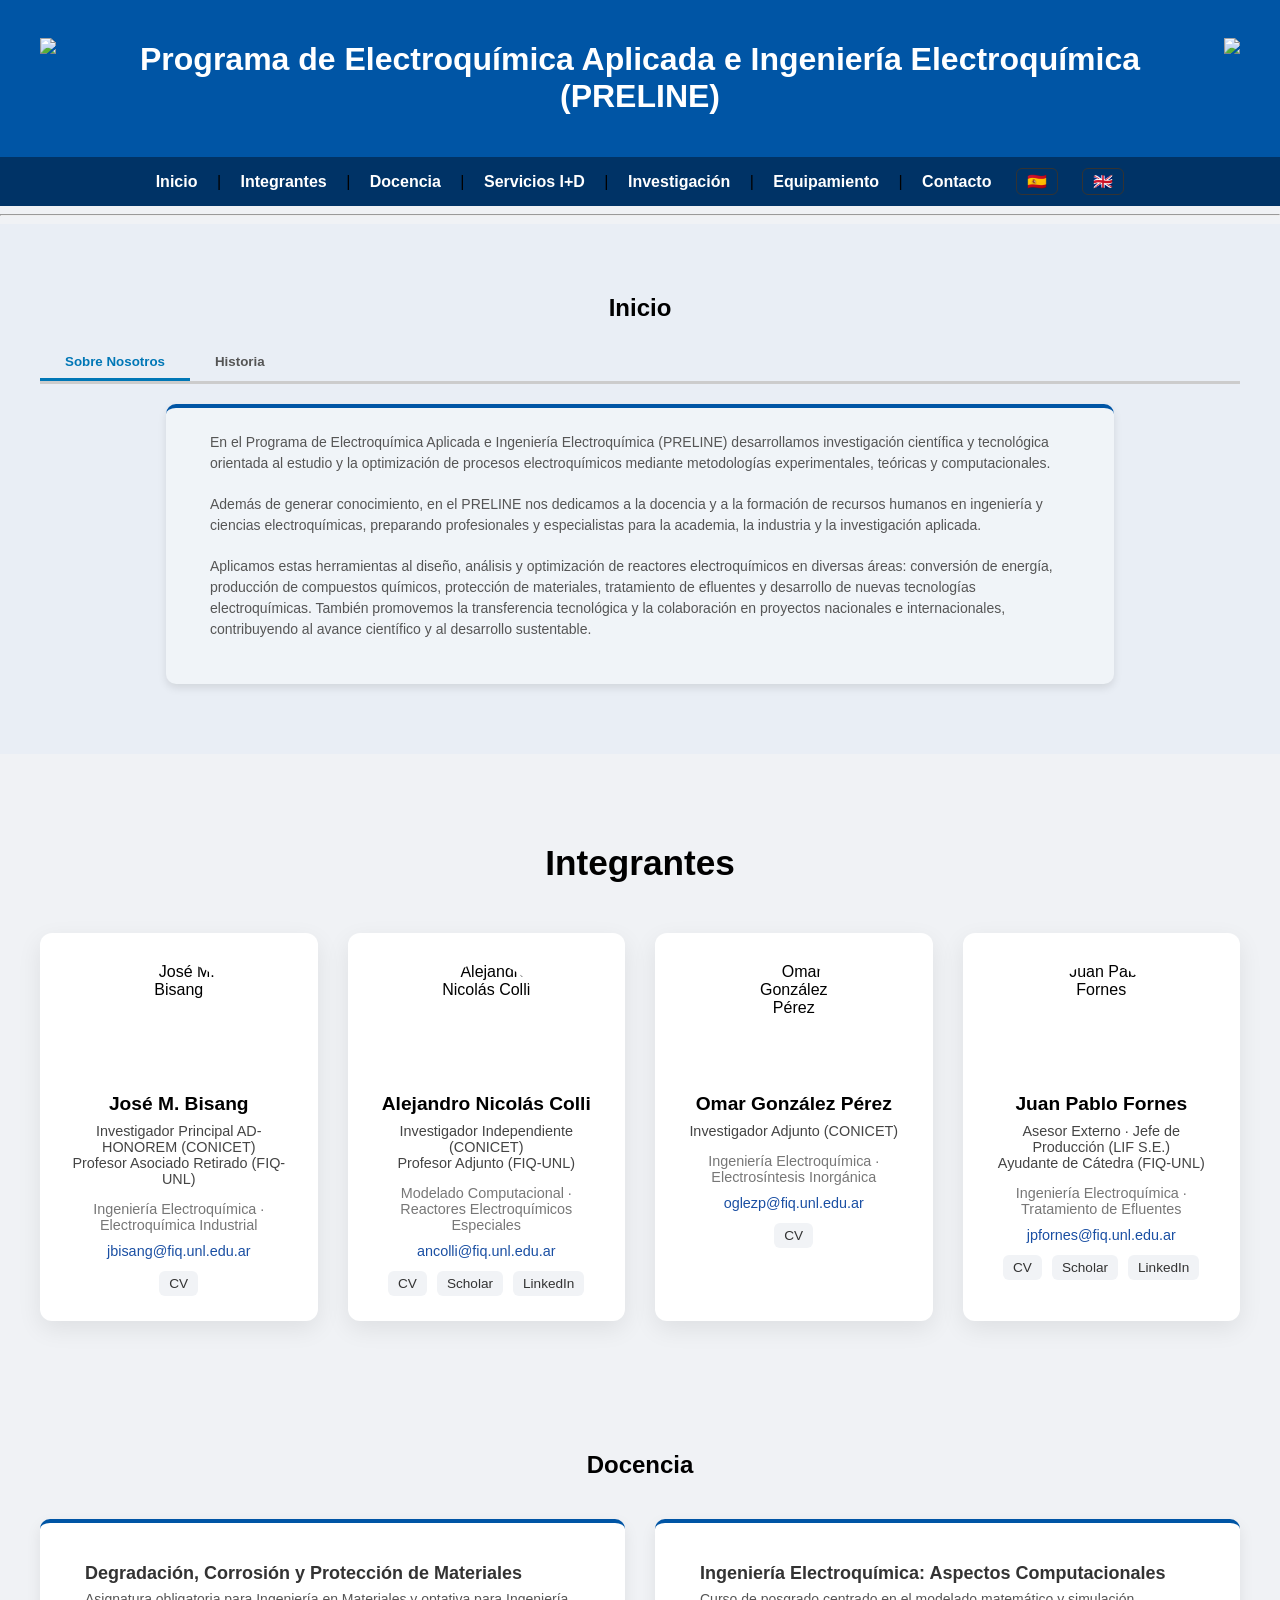
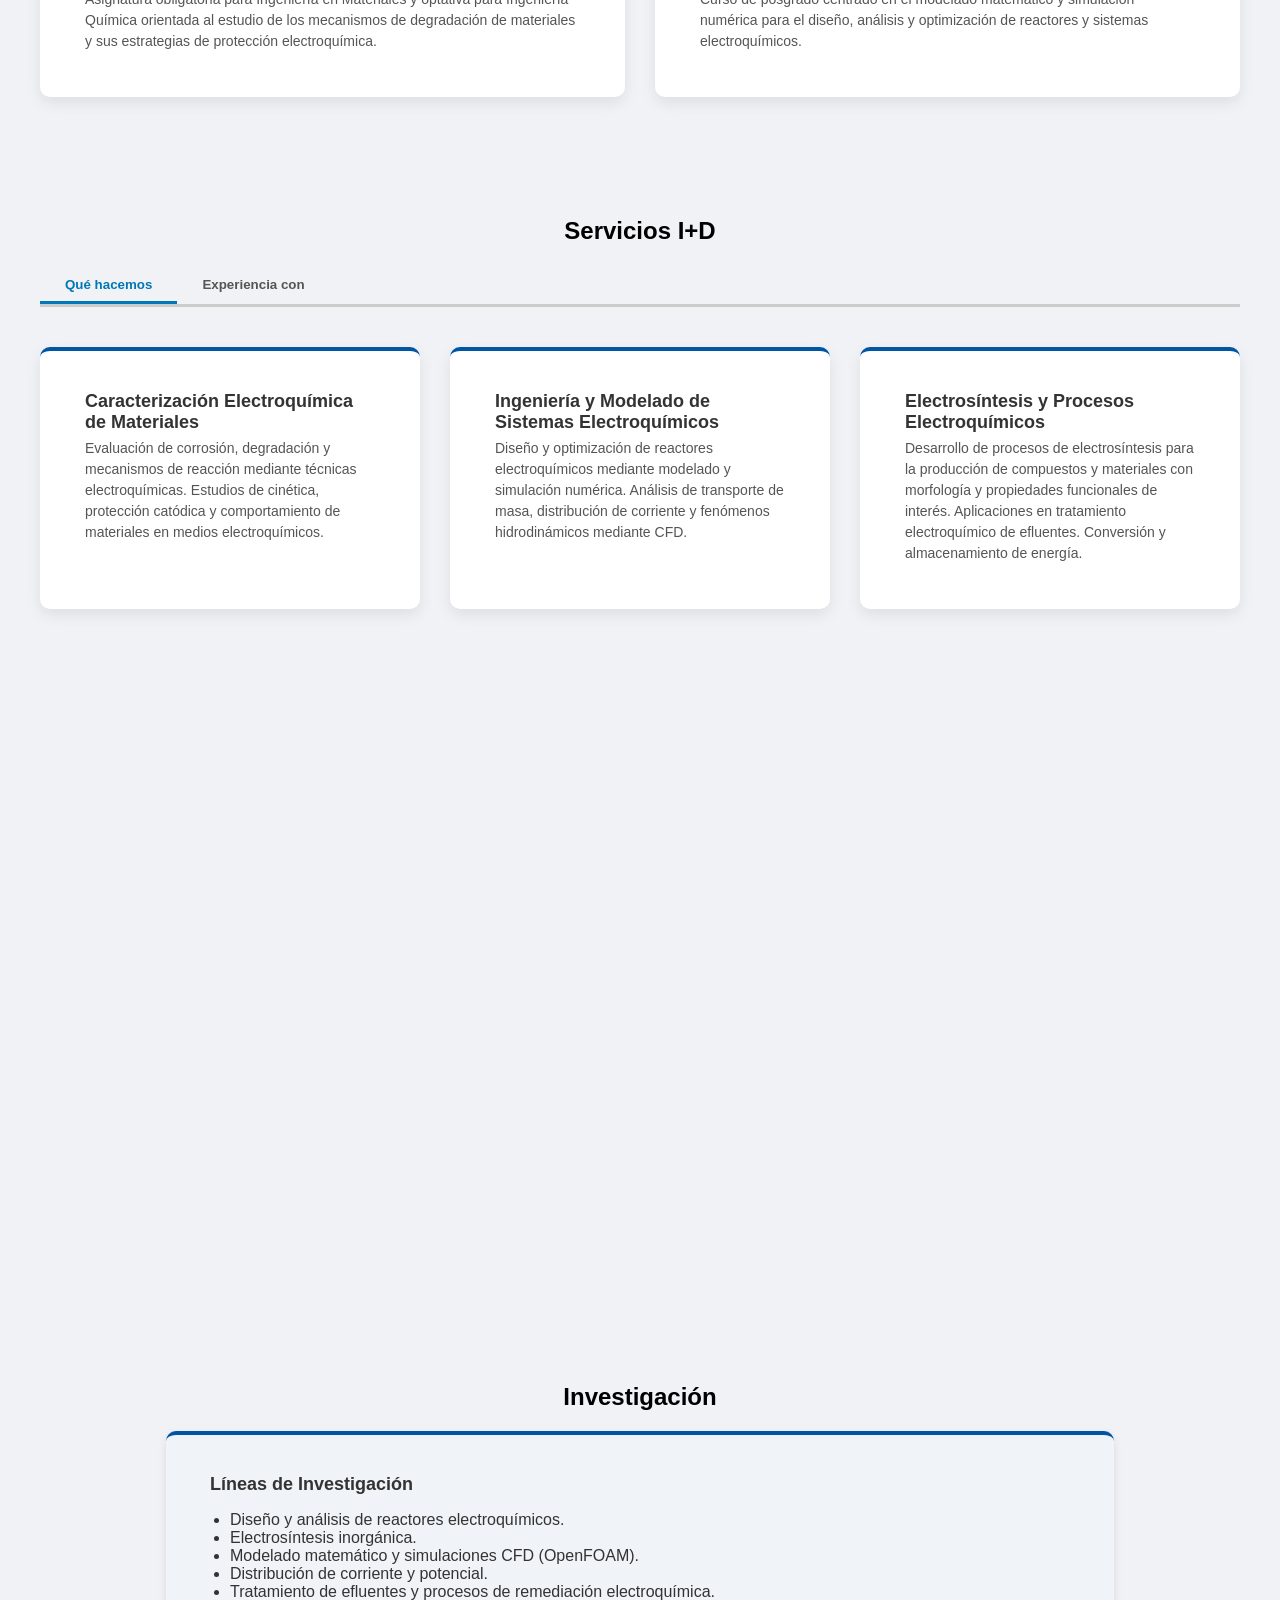
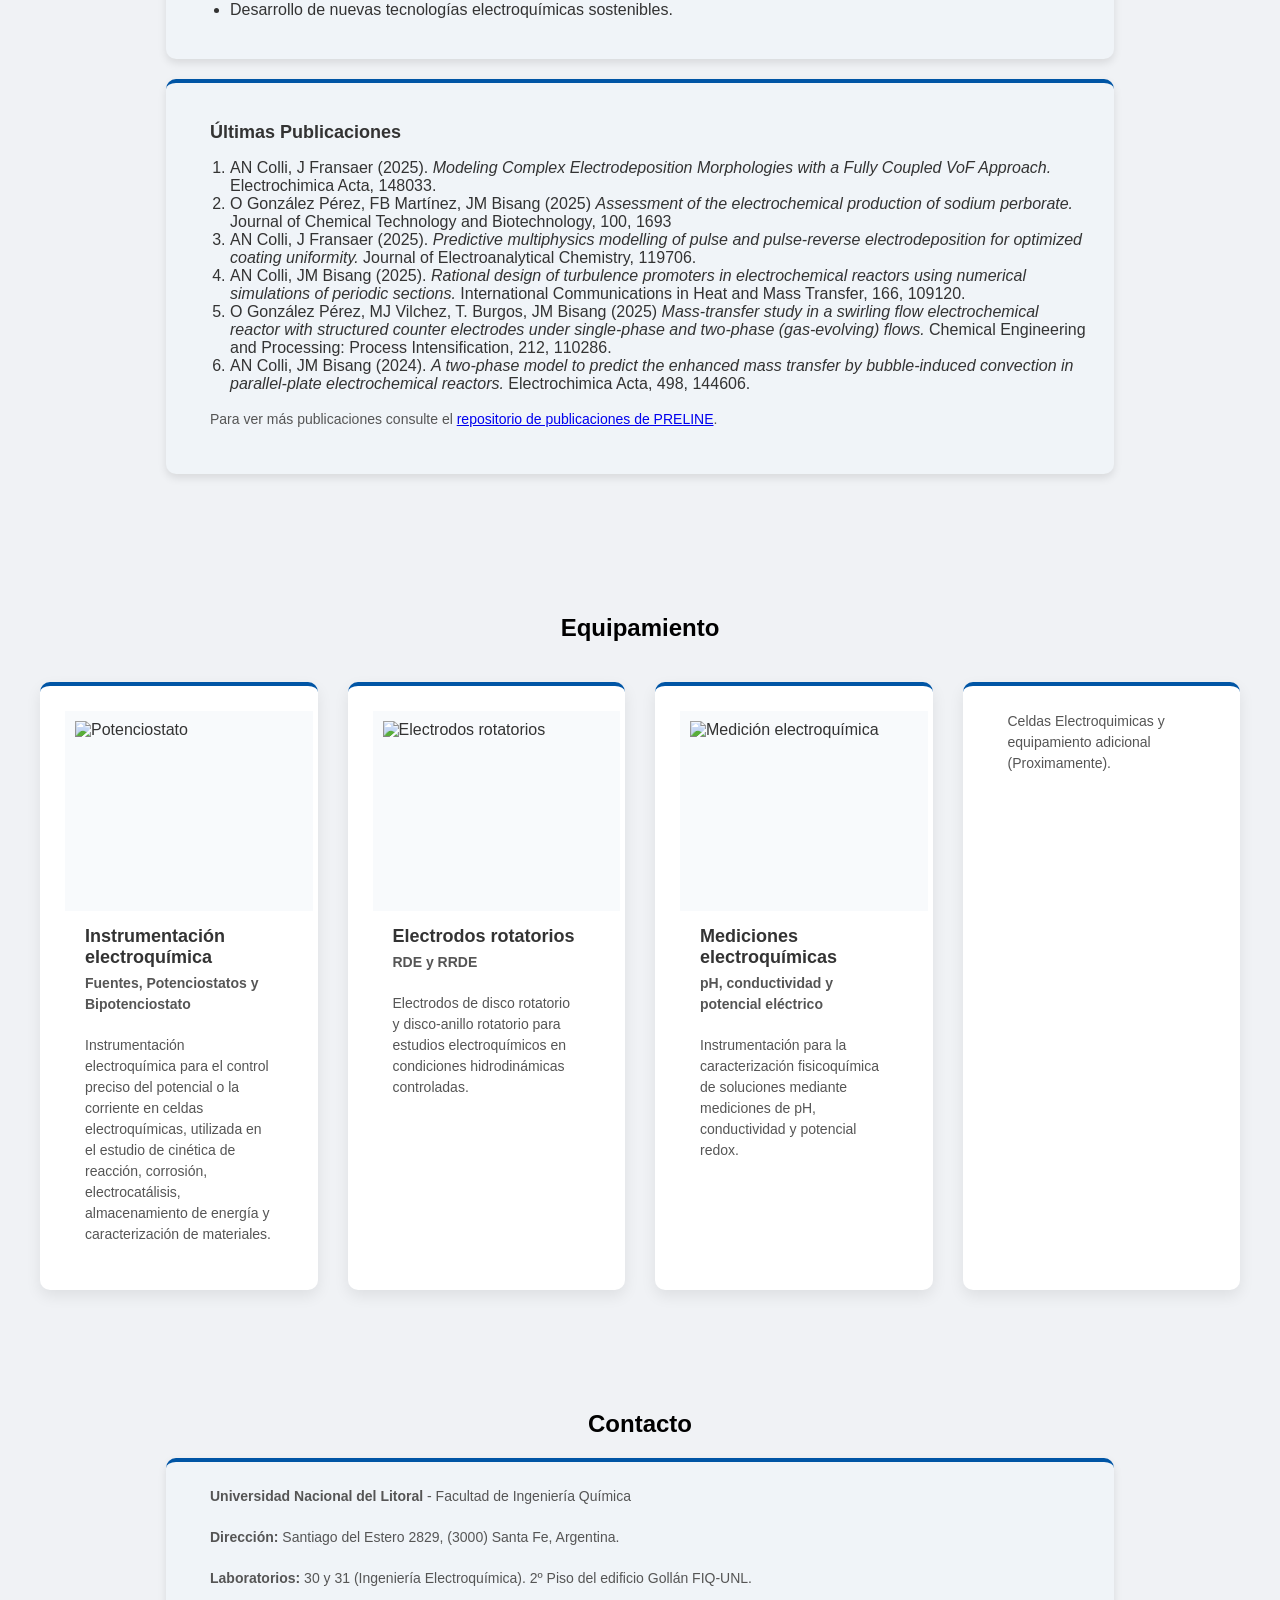
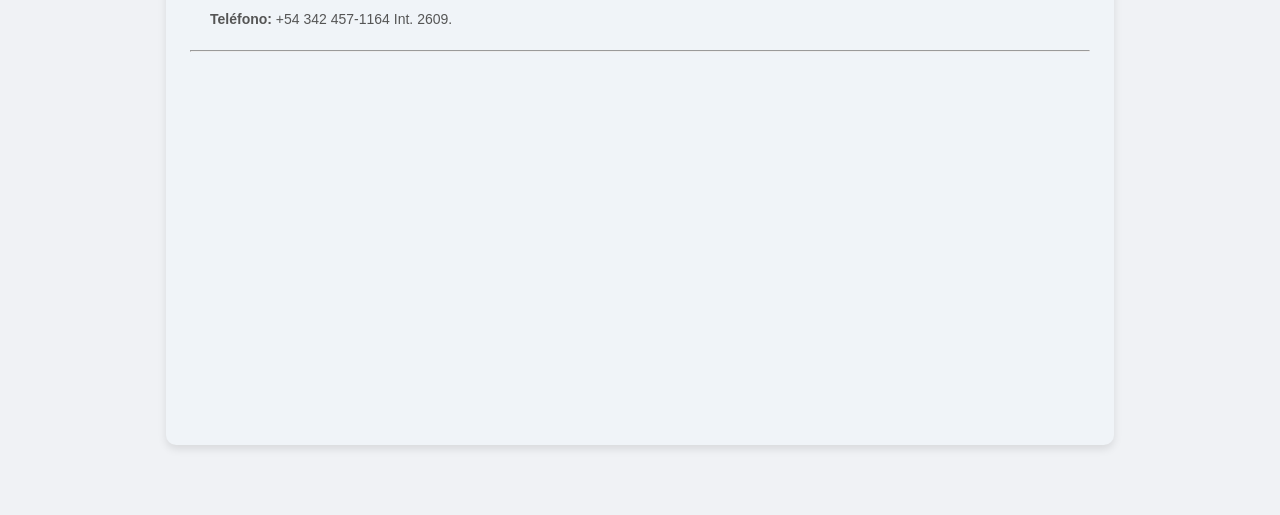
==== index.html @ 8657a183 "Experiencia" ====
<!DOCTYPE html>
<html>
<head>
<meta charset="UTF-8">
<meta name="description" content="Preline es un programa de electroquímica aplicada e ingeniería electroquímica de la facultad de Ingeniería Química de la Universidad Nacional del Litoral donde se hace investigacion, se dictan cursos de grado y posgrado y se forman recuros humanos.">
<title>Programa de Electroquímica Aplicada e Ingeniería Electroquímica (PRELINE)</title>
<link rel="stylesheet" href="style.css">
</head>

<body>

<header class="hero">
  <img src="files/logoFIQ.png" class="logo-left">
  <div class="hero-text">
    <h1>Programa de Electroquímica Aplicada e Ingeniería Electroquímica (PRELINE)</h1>
<!--    <p>Facultad de Ingeniería Química (FIQ) - Universidad Nacional del Litoral (UNL)</p>  -->
  </div>
  <img src="files/logoUNL.png" class="logo-right">
</header>

<nav>
<a href="#inicio">Inicio</a> |
<a href="#integrantes">Integrantes</a> |
<a href="#docencia">Docencia</a> |
<a href="#servicios">Servicios I+D</a> |
<a href="#investigacion">Investigación</a> |
<a href="#equipamiento">Equipamiento</a> |

<a href="#contacto">Contacto</a>
<span class="lang-switch">
<a href="index.html">🇪🇸</a>
<a href="index-en.html">🇬🇧</a>
</span>
</nav>

<hr>

<section id="inicio">
  <h2>Inicio</h2>

  <!-- Pestañas -->
  <div class="tabs">
    <button class="tab-button active" data-tab="sobre-nosotros">Sobre Nosotros</button>
    <button class="tab-button" data-tab="historia-tab">Historia</button>
    <div class="tab-indicator"></div> <!-- indicador animado -->
  </div>

  <!-- Contenido de las pestañas -->
  <div class="tab-content active" id="sobre-nosotros">
    <div class="card large">
      <p>
        En el Programa de Electroquímica Aplicada e Ingeniería Electroquímica (PRELINE) desarrollamos investigación científica y tecnológica orientada al estudio y la optimización de procesos electroquímicos mediante metodologías experimentales, teóricas y computacionales.
      </p>

      <p>
        Además de generar conocimiento, en el PRELINE nos dedicamos a la docencia y a la formación de recursos humanos en ingeniería y ciencias electroquímicas, preparando profesionales y especialistas para la academia, la industria y la investigación aplicada.
      </p>

      <p>
        Aplicamos estas herramientas al diseño, análisis y optimización de reactores electroquímicos en diversas áreas: conversión de energía, producción de compuestos químicos, protección de materiales, tratamiento de efluentes y desarrollo de nuevas tecnologías electroquímicas. También promovemos la transferencia tecnológica y la colaboración en proyectos nacionales e internacionales, contribuyendo al avance científico y al desarrollo sustentable.
      </p>
    </div>
  </div>

  <div class="tab-content" id="historia-tab">
    <div class="timeline">

      <div class="timeline-item">
        <div class="timeline-date">1983</div>
        <div class="timeline-content">
          <p>Creación del PRELINE por CONICET (Res. D.N.° 295/83), dirigido por Ing. Eduardo Agustín Lombardo con asesores científicos Drs. Alejandro Jorge Arvia y Walter Enrique Triaca.</p>
        </div>
      </div>

      <div class="timeline-item">
        <div class="timeline-date">1987</div>
        <div class="timeline-content">
          <p>CONICET disuelve varios programas, incluyendo PRELINE (Res. 2114/87). El programa persiste bajo la órbita de la Facultad de Ingeniería Química.</p>
        </div>
      </div>

      <div class="timeline-item">
        <div class="timeline-date">1990</div>
        <div class="timeline-content">
          <p>Unificación con el Laboratorio de Electroquímica (Res. C.D. N° 134), transfiriendo personal al PRELINE.</p>
        </div>
      </div>

      <div class="timeline-item">
        <div class="timeline-date">2008</div>
        <div class="timeline-content">
          <p>Dra. María Rosa Gennero nombrada Directora e Ing. José María Bisang Vicedirector (Res. C.D. N° 005), estableciendo áreas de Electrocatálisis e Ingeniería Electroquímica.</p>
        </div>
      </div>

      <div class="timeline-item">
        <div class="timeline-date">2012</div>
        <div class="timeline-content">
          <p>Dr. José Luis Fernández designado Director y Bisang Vicedirector (Res. C.D. N° 079), confirmando continuidad institucional.</p>
        </div>
      </div>

    </div>
  </div>
</section>


<section id="integrantes">

  <h2 class="section-title">Integrantes</h2>

  <div class="integrantes-grid">

    <!-- Integrante -->
    <article class="integrante-card">
      <img src="files/img/fotoJMB.jpg" alt="José M. Bisang">

      <div class="integrante-info">
        <h3>José M. Bisang</h3>

        <p class="cargo">
          Investigador Principal AD-HONOREM (CONICET) <br>
          Profesor Asociado Retirado (FIQ-UNL)
        </p>

        <p class="area">
          Ingeniería Electroquímica · Electroquímica Industrial
        </p>

        <a class="email" href="mailto:jbisang@fiq.unl.edu.ar">
          jbisang@fiq.unl.edu.ar
        </a>

        <div class="links">
          <a href="https://bicyt.conicet.gov.ar/fichas/p/en/jose-maria-bisang" target="_blank">CV</a>
        </div>
      </div>
    </article>


    <!-- Integrante -->
    <article class="integrante-card">
      <img src="files/img/fotoColli.jpg" alt="Alejandro Nicolás Colli">

      <div class="integrante-info">
        <h3>Alejandro Nicolás Colli</h3>

        <p class="cargo">
          Investigador Independiente (CONICET) <br>
          Profesor Adjunto (FIQ-UNL)
        </p>

        <p class="area">
          Modelado Computacional · Reactores Electroquímicos Especiales
        </p>

        <a class="email" href="mailto:ancolli@fiq.unl.edu.ar">
          ancolli@fiq.unl.edu.ar
        </a>

        <div class="links">
          <a href="files/Colli.pdf" target="_blank">CV</a>
          <a href="https://scholar.google.com/citations?user=AKyOpQEAAAAJ&hl=es" target="_blank">Scholar</a>
          <a href="https://www.linkedin.com/in/alejandro-nicol%C3%A1s-colli-9a165934/" target="_blank">LinkedIn</a>
        </div>
      </div>
    </article>


    <!-- Integrante -->
    <article class="integrante-card">
      <img src="files/img/fotoOmar.jpg" alt="Omar González Pérez">

      <div class="integrante-info">
        <h3>Omar González Pérez</h3>

        <p class="cargo">
          Investigador Adjunto (CONICET)
        </p>

        <p class="area">
          Ingeniería Electroquímica · Electrosíntesis Inorgánica
        </p>

        <a class="email" href="mailto:oglezp@fiq.unl.edu.ar">
          oglezp@fiq.unl.edu.ar
        </a>

        <div class="links">
          <a href="files/OGP.pdf" target="_blank">CV</a>
        </div>
      </div>
    </article>


    <!-- Integrante -->
    <article class="integrante-card">
      <img src="files/img/fotoJP.png" alt="Juan Pablo Fornes">

      <div class="integrante-info">
        <h3>Juan Pablo Fornes</h3>

        <p class="cargo">
          Asesor Externo · Jefe de Producción (LIF S.E.) <br>
          Ayudante de Cátedra (FIQ-UNL)
        </p>

        <p class="area">
          Ingeniería Electroquímica · Tratamiento de Efluentes
        </p>

        <a class="email" href="mailto:jpfornes@fiq.unl.edu.ar">
          jpfornes@fiq.unl.edu.ar
        </a>

        <div class="links">
          <a href="files/JPF.pdf" target="_blank">CV</a>
          <a href="https://scholar.google.com/citations?user=58MjbLQAAAAJ&hl=es" target="_blank">Scholar</a>
          <a href="https://www.linkedin.com/in/juan-pablo-fornes-07b4b155/" target="_blank">LinkedIn</a>
        </div>
      </div>
    </article>

  </div>
</section>





<section id="docencia">
<h2>Docencia</h2>

<div class="cards">

<a href="corrosion.html" class="card-link">
<div class="card">
<h3>Degradación, Corrosión y Protección de Materiales</h3>
<p>Asignatura obligatoria para Ingeniería en Materiales y optativa para Ingeniería Química orientada al estudio de los mecanismos de degradación de materiales y sus estrategias de protección electroquímica.</p>
</div>
</a>

<a href="ingElectro.html" class="card-link">
<div class="card">
<h3>Ingeniería Electroquímica: Aspectos Computacionales</h3>
<p>Curso de posgrado centrado en el modelado matemático y simulación numérica para el diseño, análisis y optimización de reactores y sistemas electroquímicos.</p>
</div>
</a>

</div>
</section>



<section id="servicios">
  <h2>Servicios I+D</h2>

  <!-- Pestañas -->
  <div class="tabs">
    <button class="tab-button active" data-tab="que-hacemos">Qué hacemos</button>
    <button class="tab-button" data-tab="clientes">Experiencia con</button>
    <div class="tab-indicator"></div>
  </div>

  <!-- Contenido de las pestañas -->
  <div class="tab-content active" id="que-hacemos">
    <div class="cards">
      <div class="card">
        <h3>Caracterización Electroquímica de Materiales</h3>
        <p>Evaluación de corrosión, degradación y mecanismos de reacción mediante técnicas electroquímicas. Estudios de cinética, protección catódica y comportamiento de materiales en medios electroquímicos.</p>
      </div>

      <div class="card">
        <h3>Ingeniería y Modelado de Sistemas Electroquímicos</h3>
        <p>Diseño y optimización de reactores electroquímicos mediante modelado y simulación numérica. Análisis de transporte de masa, distribución de corriente y fenómenos hidrodinámicos mediante CFD.</p>
      </div>

      <div class="card">
        <h3>Electrosíntesis y Procesos Electroquímicos</h3>
        <p>Desarrollo de procesos de electrosíntesis para la producción de compuestos y materiales con morfología y propiedades funcionales de interés. Aplicaciones en tratamiento electroquímico de efluentes. Conversión y almacenamiento de energía.</p>
      </div>
    </div>
  </div>

  
  
  <div class="tab-content" id="clientes">

  <details class="trabajo">
    <summary>Estudio de la influencia de Co, Sb y Ge sobre la eficiencia de corriente para la deposición de zinc</summary>
    <p><strong>Empresa:</strong> AR-ZINC S.A.</p>
    <p><strong>Duración:</strong> Noviembre - Diciembre 2009</p>
  </details>

  <details class="trabajo">
    <summary>Capacitación al personal sobre tópicos de electroquímica</summary>
    <p><strong>Empresa:</strong> AR-ZINC S.A.</p>
    <p><strong>Duración:</strong> Agosto - Septiembre 2009</p>
  </details>

  <details class="trabajo">
    <summary>Control del sistema de protección catódica de las defensas de la Costanera Oeste de la ciudad de Santa Fe</summary>
    <p><strong>Entidad:</strong> Gobierno de la Provincia de Santa Fe</p>
    <p><strong>Duración:</strong> Abril 2006 - Diciembre 2009 (prorrogado hasta 2012)</p>
  </details>

  <details class="trabajo">
    <summary>Capacitación al personal sobre tópicos de electroquímica</summary>
    <p><strong>Empresa:</strong> SULFACID S.A.</p>
    <p><strong>Duración:</strong> Marzo - Abril 2006</p>
  </details>

  <details class="trabajo">
    <summary>Estudios complementarios relativos a la producción de arsénico y derivados</summary>
    <p><strong>Empresa:</strong> SUDAMFOS S.A.</p>
    <p><strong>Director:</strong> Ing. José M. Bisang</p>
    <p><strong>Duración:</strong> Marzo 2005 - Agosto 2005</p>
  </details>

  <details class="trabajo">
    <summary>Control del sistema de protección catódica de las defensas de la Costanera Oeste</summary>
    <p><strong>Entidad:</strong> Gobierno de la Provincia de Santa Fe</p>
    <p><strong>Duración:</strong> Abril 2004 - Marzo 2006</p>
  </details>

  <details class="trabajo">
    <summary>Estudios básicos para incrementar la pureza en depósitos de arsénico</summary>
    <p><strong>Empresa:</strong> SUDAMFOS S.A.</p>
    <p><strong>Director:</strong> Ing. José M. Bisang</p>
    <p><strong>Duración:</strong> Diciembre 2002 - Marzo 2003</p>
  </details>

  <details class="trabajo">
    <summary>Control del sistema de protección catódica de las defensas de la Costanera Oeste</summary>
    <p><strong>Entidad:</strong> Gobierno de la Provincia de Santa Fe</p>
    <p><strong>Duración:</strong> Abril 2002 - Marzo 2004</p>
  </details>

  <details class="trabajo">
    <summary>Estudios básicos para la eliminación y recuperación electroquímica de arsénico (segunda parte)</summary>
    <p><strong>Empresa:</strong> SUDAMFOS S.A.</p>
    <p><strong>Director:</strong> Ing. José M. Bisang</p>
    <p><strong>Año:</strong> 2002</p>
  </details>

  <details class="trabajo">
    <summary>Estudios básicos para la eliminación y recuperación electroquímica de arsénico</summary>
    <p><strong>Empresa:</strong> SUDAMFOS S.A.</p>
    <p><strong>Director:</strong> Ing. José M. Bisang</p>
    <p><strong>Año:</strong> 2002</p>
  </details>

  <details class="trabajo">
    <summary>Estudios preliminares para la eliminación y recuperación de arsénico desde ácido fosfórico</summary>
    <p><strong>Empresa:</strong> SUDAMFOS S.A.</p>
    <p><strong>Director:</strong> Ing. José M. Bisang</p>
    <p><strong>Año:</strong> 2001</p>
  </details>

  <details class="trabajo">
    <summary>Puesta a punto de técnicas para cuantificación de calidad de depósitos</summary>
    <p><strong>Empresa:</strong> ACINDAR S.A.</p>
    <p><strong>Codirectores:</strong> Ing. José M. Bisang, Ing. Abel C. Chialvo</p>
    <p><strong>Año:</strong> 1997</p>
  </details>

  <details class="trabajo">
    <summary>Producción electroquímica de iodato y metaperiodato de sodio</summary>
    <p><strong>Empresa:</strong> POLIGRAF S.A.</p>
    <p><strong>Director:</strong> Ing. José M. Bisang</p>
    <p><strong>Año:</strong> 1995</p>
  </details>

  <details class="trabajo">
    <summary>Estudio de la corrosión en la máquina lavadora de botellas</summary>
    <p><strong>Empresa:</strong> Industrial Sodera S.R.L.</p>
    <p><strong>Duración:</strong> Mayo - Diciembre 1994</p>
  </details>

  <details class="trabajo">
    <summary>Análisis del proceso de corrosión durante el maquinado y almacenamiento de válvulas</summary>
    <p><strong>Empresa:</strong> Edival S.A.</p>
    <p><strong>Duración:</strong> Agosto - Diciembre 1993</p>
  </details>

  <details class="trabajo">
    <summary>Estudio de las causas que provocan la corrosión del alambre galvanizado tejido</summary>
    <p><strong>Empresa:</strong> Agua y Energía Eléctrica</p>
    <p><strong>Duración:</strong> Marzo - Mayo 1992</p>
  </details>

  <details class="trabajo">
    <summary>Factibilidad técnica para la producción electroquímica de cloruro férrico</summary>
    <p><strong>Empresa:</strong> BASF</p>
    <p><strong>Director:</strong> Ing. José M. Bisang</p>
    <p><strong>Duración:</strong> Julio 1991</p>
  </details>

  <details class="trabajo">
    <summary>Desarrollo de equipamiento para determinación electroquímica de corrosión en laboratorio</summary>
    <p><strong>Empresa:</strong> Aguas y Procesos S.R.L.</p>
    <p><strong>Duración:</strong> Septiembre - Diciembre 1989</p>
  </details>

  <details class="trabajo">
    <summary>Obtención de cobre electrolítico a partir de rezagos de cables de cobre</summary>
    <p><strong>Empresa:</strong> Radiadores Santa Fe S.H.</p>
    <p><strong>Duración:</strong> Junio 1989</p>
  </details>

  <details class="trabajo">
    <summary>Desarrollo de equipamiento para determinación electroquímica de corrosión en planta</summary>
    <p><strong>Empresa:</strong> SanCor C.U.L.</p>
    <p><strong>Duración:</strong> Febrero - Mayo 1989</p>
  </details>

  <details class="trabajo">
    <summary>Control de la corrosión anódica en bancos de tubos de enfriamiento</summary>
    <p><strong>Empresa:</strong> SanCor C.U.L.</p>
    <p><strong>Duración:</strong> Junio - Octubre 1988</p>
  </details>

</div>

  
  
  

</div>

</section>


<section id="investigacion">
  <h2>Investigación</h2>

  <!-- Líneas de investigación -->
  <div class="card large">
    <h3>Líneas de Investigación</h3>
    <ul>
      <li>Diseño y análisis de reactores electroquímicos.</li>
      <li>Electrosíntesis inorgánica.</li>
      <li>Modelado matemático y simulaciones CFD (OpenFOAM).</li>
      <li>Distribución de corriente y potencial.</li>
      <li>Tratamiento de efluentes y procesos de remediación electroquímica.</li>
      <li>Desarrollo de nuevas tecnologías electroquímicas sostenibles.</li>
    </ul>
  </div>

  <!-- Publicaciones destacadas -->
<div class="card large">
  <h3>Últimas Publicaciones</h3>
  <ol>
    <li>
      AN Colli, J Fransaer (2025). 
      <em>Modeling Complex Electrodeposition Morphologies with a Fully Coupled VoF Approach.</em> 
      Electrochimica Acta, 148033.
    </li>
    <li>
      O González Pérez, FB Martínez, JM Bisang (2025)
      <em>Assessment of the electrochemical production of sodium perborate.</em> 
      Journal of Chemical Technology and Biotechnology, 100, 1693
    </li>
    <li>
      AN Colli, J Fransaer (2025). 
      <em>Predictive multiphysics modelling of pulse and pulse-reverse electrodeposition for optimized coating uniformity.</em> 
      Journal of Electroanalytical Chemistry, 119706.
    </li>
    <li>
      AN Colli, JM Bisang (2025). 
      <em>Rational design of turbulence promoters in electrochemical reactors using numerical simulations of periodic sections.</em> 
      International Communications in Heat and Mass Transfer, 166, 109120.
    </li>
        <li>
      O González Pérez, MJ Vilchez, T. Burgos, JM Bisang (2025)
      <em>Mass-transfer study in a swirling flow electrochemical reactor with structured counter electrodes under single-phase and two-phase (gas-evolving) flows.</em> 
      Chemical Engineering and Processing: Process Intensification, 212, 110286.
    </li>
    <li>
      AN Colli, JM Bisang (2024). 
      <em>A two-phase model to predict the enhanced mass transfer by bubble-induced convection in parallel-plate electrochemical reactors.</em> 
      Electrochimica Acta, 498, 144606.
    </li>
  </ol>
  <p>Para ver más publicaciones consulte el <a href="#">repositorio de publicaciones de PRELINE</a>.</p>
</div>
</section>





<section id="equipamiento">

<h2>Equipamiento</h2>

<div class="cards">

<a href="potenciostatos.html" class="card">

<img src="files/equipos/potenciostato2.gif" alt="Potenciostato">

<h3>Instrumentación electroquímica</h3>

<p class="card-subtitle">
Fuentes, Potenciostatos y Bipotenciostato
</p>

<p>
Instrumentación electroquímica para el control preciso del potencial o la corriente en celdas electroquímicas, utilizada en el estudio de cinética de reacción, corrosión, electrocatálisis, almacenamiento de energía y caracterización de materiales.
</p>

</a>




<a href="electrodos-rotatorios.html" class="card">

<img src="files/equipos/rrde.png" alt="Electrodos rotatorios">

<h3>Electrodos rotatorios</h3>

<p class="card-subtitle">
RDE y RRDE
</p>

<p>
Electrodos de disco rotatorio y disco-anillo rotatorio para estudios electroquímicos en condiciones hidrodinámicas controladas.
</p>

</a>

<a href="ph-conductividad-potencial.html" class="card">

<img src="files/equipos/phmetro.png" alt="Medición electroquímica">

<h3>Mediciones electroquímicas</h3>

<p class="card-subtitle">
pH, conductividad y potencial eléctrico
</p>

<p>
Instrumentación para la caracterización fisicoquímica de soluciones mediante mediciones de pH, conductividad y potencial redox.
</p>

</a>

<div class="card"><p>Celdas Electroquimicas y equipamiento adicional (Proximamente).</p></div>

</div>
</section>

<section id="contacto">
  <h2>Contacto</h2>

  <div class="card large">

    <p><strong>Universidad Nacional del Litoral</strong> - Facultad de Ingeniería Química</p>
    <p><strong>Dirección:</strong> Santiago del Estero 2829, (3000) Santa Fe, Argentina.</p>
    <p><strong>Laboratorios:</strong> 30 y 31 (Ingeniería Electroquímica). 2º Piso del edificio Gollán FIQ-UNL.</p>
    <p><strong>Teléfono:</strong> +54 342 457-1164 Int. 2609.</p>    

    <hr>

    <div class="mapa">
      <iframe src="https://www.google.com/maps/embed?pb=!1m18!1m12!1m3!1d3396.8702638715386!2d-60.70971612447828!3d-31.637402374160654!2m3!1f0!2f0!3f0!3m2!1i1024!2i768!4f13.1!3m3!1m2!1s0x95b5a9b8584c6de3%3A0xba6783eb5338e524!2sSantiago%20del%20Estero%202829%2C%20S3000%20Santa%20Fe%20de%20la%20Vera%20Cruz%2C%20Santa%20Fe!5e0!3m2!1ses!2sar!4v1773063499050!5m2!1ses!2sar" width="100%" height="350" style="border:0;" allowfullscreen="" loading="lazy" referrerpolicy="no-referrer-when-downgrade"></iframe>
    </div>

  </div>
</section>


<script>
document.querySelectorAll('.tabs').forEach(tabsContainer => {
  const tabs = tabsContainer.querySelectorAll('.tab-button');
  const contents = tabsContainer.parentElement.querySelectorAll('.tab-content');
  const indicator = tabsContainer.querySelector('.tab-indicator');

  function updateIndicator(tab) {
    indicator.style.left = tab.offsetLeft + 'px';
    indicator.style.width = tab.offsetWidth + 'px';
  }

  tabs.forEach(tab => {
    tab.addEventListener('click', () => {
      tabs.forEach(t => t.classList.remove('active'));
      tab.classList.add('active');

      contents.forEach(c => c.classList.remove('active'));
      document.getElementById(tab.dataset.tab).classList.add('active');

      updateIndicator(tab);
    });
  });

  // Inicializa indicador
  const activeTab = tabsContainer.querySelector('.tab-button.active');
  if(activeTab) updateIndicator(activeTab);
});

// Inicializar indicador en la pestaña activa
updateIndicator(document.querySelector('.tab-button.active'));
</script>

</body>
</html>
---- style.css ----
/* =========================
   ESTILO GENERAL
========================= */

body {
  font-family: Arial, sans-serif;
  margin: 0;
  background-color: #f0f2f5;
}

section {
  padding: 50px 40px;
}

h2 {
  text-align: center;
}

/* =========================
   NAVBAR
========================= */

nav {
  background-color: #003366;
  padding: 15px;
  text-align: center;
}

nav a {
  color: white;
  margin: 0 15px;
  text-decoration: none;
  font-weight: bold;
}

/* =========================
   HERO
========================= */

.hero {
  background-color: #0055a5;
  color: white;
  padding: 20px 40px;
  display: flex;
  align-items: center;
  justify-content: space-between;
}

.hero-text {
  text-align: center;
  flex: 1;
}

.logo-left,
.logo-right {
  height: 80px;
}

.logo-left {
  margin-right: 20px;
}

.logo-right {
  margin-left: 20px;
}

/* =========================
   RESPONSIVE - hero
========================= */

@media (max-width: 768px) {

.hero {
flex-direction: column;
text-align: center;
}

.logo-left,
.logo-right {
margin: 10px 0;
}

}

/* =========================
   SECCION INICIO
========================= */

#inicio {
  background-color: #e9eef5;
}

/* =========================
   CARDS GENERALES
========================= */

.cards {
  display: grid;
  grid-template-columns: repeat(auto-fit, minmax(280px, 1fr));
  gap: 25px;
  margin-top: 30px;
}

.card {
  background-color: #ffffff;
  padding: 25px;
  border-radius: 6px;
  border-top: 4px solid #0055a5;
  box-shadow: 0px 3px 8px rgba(0,0,0,0.08);
  transition: 0.3s;
}

.card h3 {
  margin-top: 0;
}

.card:hover {
  transform: translateY(-5px);
  box-shadow: 0px 6px 15px rgba(0,0,0,0.15);
}

/* CARD GRANDE */

.card.large {
  max-width: 900px;
  margin: 20px auto;
  background: #f0f4f8;
  padding: 1.5rem;
  border-radius: 10px;
  box-shadow: 0 4px 8px rgba(0,0,0,0.1);
}

.card-link {
  text-decoration: none;
  color: inherit;
}

/* =========================
   TIMELINE HISTORIA
========================= */

.timeline {
  position: relative;
  margin: 2rem 0;
  padding-left: 40px;
  border-left: 3px solid #0077b6;
}

.timeline-item {
  margin-bottom: 2rem;
  position: relative;
}

.timeline-date {
  position: absolute;
  left: -80px;
  top: 0;
  font-weight: bold;
  color: #023e8a;
}

.timeline-content {
  background: #f0f4f8;
  padding: 1rem;
  border-radius: 8px;
  box-shadow: 0 2px 6px rgba(0,0,0,0.1);
}

/* ======= Ajustes móviles ======= */
@media (max-width: 600px) {
  .timeline {
    padding-left: 20px;
    border-left: 2px solid #0077b6;
  }

  .timeline-date {
    left: -60px;
    font-size: 0.85rem;
  }

  .timeline-content {
    padding: 0.8rem;
  }
}
/* =========================
   TABS
========================= */

.tabs {
  position: relative;
  display: flex;
  border-bottom: 3px solid #ccc;
  margin-bottom: 1rem;
}

.tab-button {
  padding: 12px 25px;
  background: none;
  border: none;
  cursor: pointer;
  font-weight: bold;
  color: #555;
  position: relative;
  transition: color 0.3s;
}

.tab-button:hover {
  color: #0077b6;
}

.tab-button.active {
  color: #0077b6;
}

.tab-indicator {
  position: absolute;
  bottom: 0;
  height: 3px;
  background: #0077b6;
  width: 0;
  transition: left 0.3s, width 0.3s;
}

.tab-content {
  display: none;
  opacity: 0;
  transform: translateY(10px);
  transition: opacity 0.5s ease, transform 0.5s ease;
}

.tab-content.active {
  display: block;
  opacity: 1;
  transform: translateY(0);
}

/* =========================
   INTEGRANTES
========================= */

#integrantes {
  padding: 60px 20px;
  max-width: 1200px;
  margin: auto;
}

.section-title{
  text-align:center;
  font-size:2.2rem;
  margin-bottom:50px;
}

.integrantes-grid{
  display:grid;
  grid-template-columns:repeat(auto-fit,minmax(260px,1fr));
  gap:30px;
}

.integrante-card{
  background:white;
  border-radius:12px;
  padding:20px;
  box-shadow:0 8px 25px rgba(0,0,0,0.08);
  transition:transform .25s ease, box-shadow .25s ease;
  text-align:center;
  height:auto; /* cambiar de 100% a auto para evitar solapamiento */
}

.integrante-card:hover{
  transform:translateY(-6px);
  box-shadow:0 14px 35px rgba(0,0,0,0.12);
}

.integrante-card img{
  width:110px;
  height:110px;
  border-radius:50%;
  object-fit:cover;
  display:block;
  margin:10px auto 15px auto;
}

.integrante-info{
  padding:5px 10px;
}

.integrante-info h3{
  margin:0;
  font-size:1.2rem;
}

.cargo{
  font-size:.9rem;
  margin:8px 0;
  color:#444;
}

.area{
  font-size:.9rem;
  color:#777;
  margin-bottom:10px;
}

.email{
  display:block;
  font-size:.9rem;
  margin-bottom:12px;
  color:#1a4fa3;
  text-decoration:none;
}

.links{
  display:flex;
  gap:10px;
  flex-wrap:wrap;
  justify-content:center;
}

.links a{
  font-size:.85rem;
  padding:5px 10px;
  border-radius:6px;
  background:#f1f3f6;
  text-decoration:none;
  color:#333;
  transition:.2s;
}

.links a:hover{
  background:#1a4fa3;
  color:white;
}

/* =========================
   RESPONSIVE - integrantes
========================= */

/* Tablets */
@media (max-width: 900px){
  .integrantes-grid {
    grid-template-columns: repeat(2, 1fr);
  }
}

/* Móviles */
@media (max-width: 600px){
  .integrantes-grid {
    grid-template-columns: 1fr;
  }

  .integrante-card img {
    width: 90px;
    height: 90px;
  }

  .section-title{
    font-size:1.8rem;
  }

  .integrante-info h3{
    font-size:1.1rem;
  }
}



/* =========================
   MAPA
========================= */

.mapa{
  margin-top:15px;
}

.mapa iframe{
  border-radius:10px;
}

/* =========================
   EQUIPAMIENTO
========================= */

.cards{
display:grid;
grid-template-columns:repeat(auto-fit,minmax(260px,1fr));
gap:30px;
margin-top:40px;
}

.card{
display:block;
background:white;
border-radius:10px;
overflow:hidden;
text-decoration:none;   /* ESTO SACA EL SUBRAYADO */
color:#333;
box-shadow:0 6px 15px rgba(0,0,0,0.08);
transition:transform .2s ease, box-shadow .2s ease;
}

.card img{
width:100%;
height:180px;
object-fit:contain;
display:block;
padding:10px;
background:#f8fafc;
}

.card h3{
font-size:18px;
margin:15px 20px 5px 20px;
}

.card p{
font-size:14px;
margin:0 20px 20px 20px;
color:#555;
line-height:1.5;
}

.card:hover{
transform:translateY(-6px);
box-shadow:0 12px 25px rgba(0,0,0,0.15);
}

.card-subtitle{
font-size:14px;
color:#2c6fa3;
margin:0 20px 10px 20px;
font-weight:600;
}





/* =========================
   Desarrollo tecnologico
========================= */


#clientes {
  display: grid;
  grid-template-columns: repeat(auto-fit, minmax(300px, 1fr));
  gap: 20px;
}

.trabajo {
  background: #ffffff;
  border-left: 4px solid #2c6ed5;
  padding: 15px;
  border-radius: 6px;
  box-shadow: 0 2px 6px rgba(0,0,0,0.08);
  transition: transform 0.2s ease, box-shadow 0.2s ease;
}

.trabajo:hover {
  transform: translateY(-4px);
  box-shadow: 0 6px 14px rgba(0,0,0,0.12);
}

.trabajo h3 {
  margin-top: 0;
  font-size: 18px;
  color: #1d3557;
}

.trabajo p {
  margin: 5px 0;
  font-size: 14px;
  color: #444;
}

.trabajo strong {
  color: #000;
}




/* =========================
   IDIOMA
========================= */

.lang-switch a {
  padding: 4px 10px;
  border: 1px solid #333;
  border-radius: 6px;
  text-decoration: none;
  font-weight: bold;
  margin-left: 5px;
}

.lang-switch a:hover {
  background-color: #333;
  color: white;
}
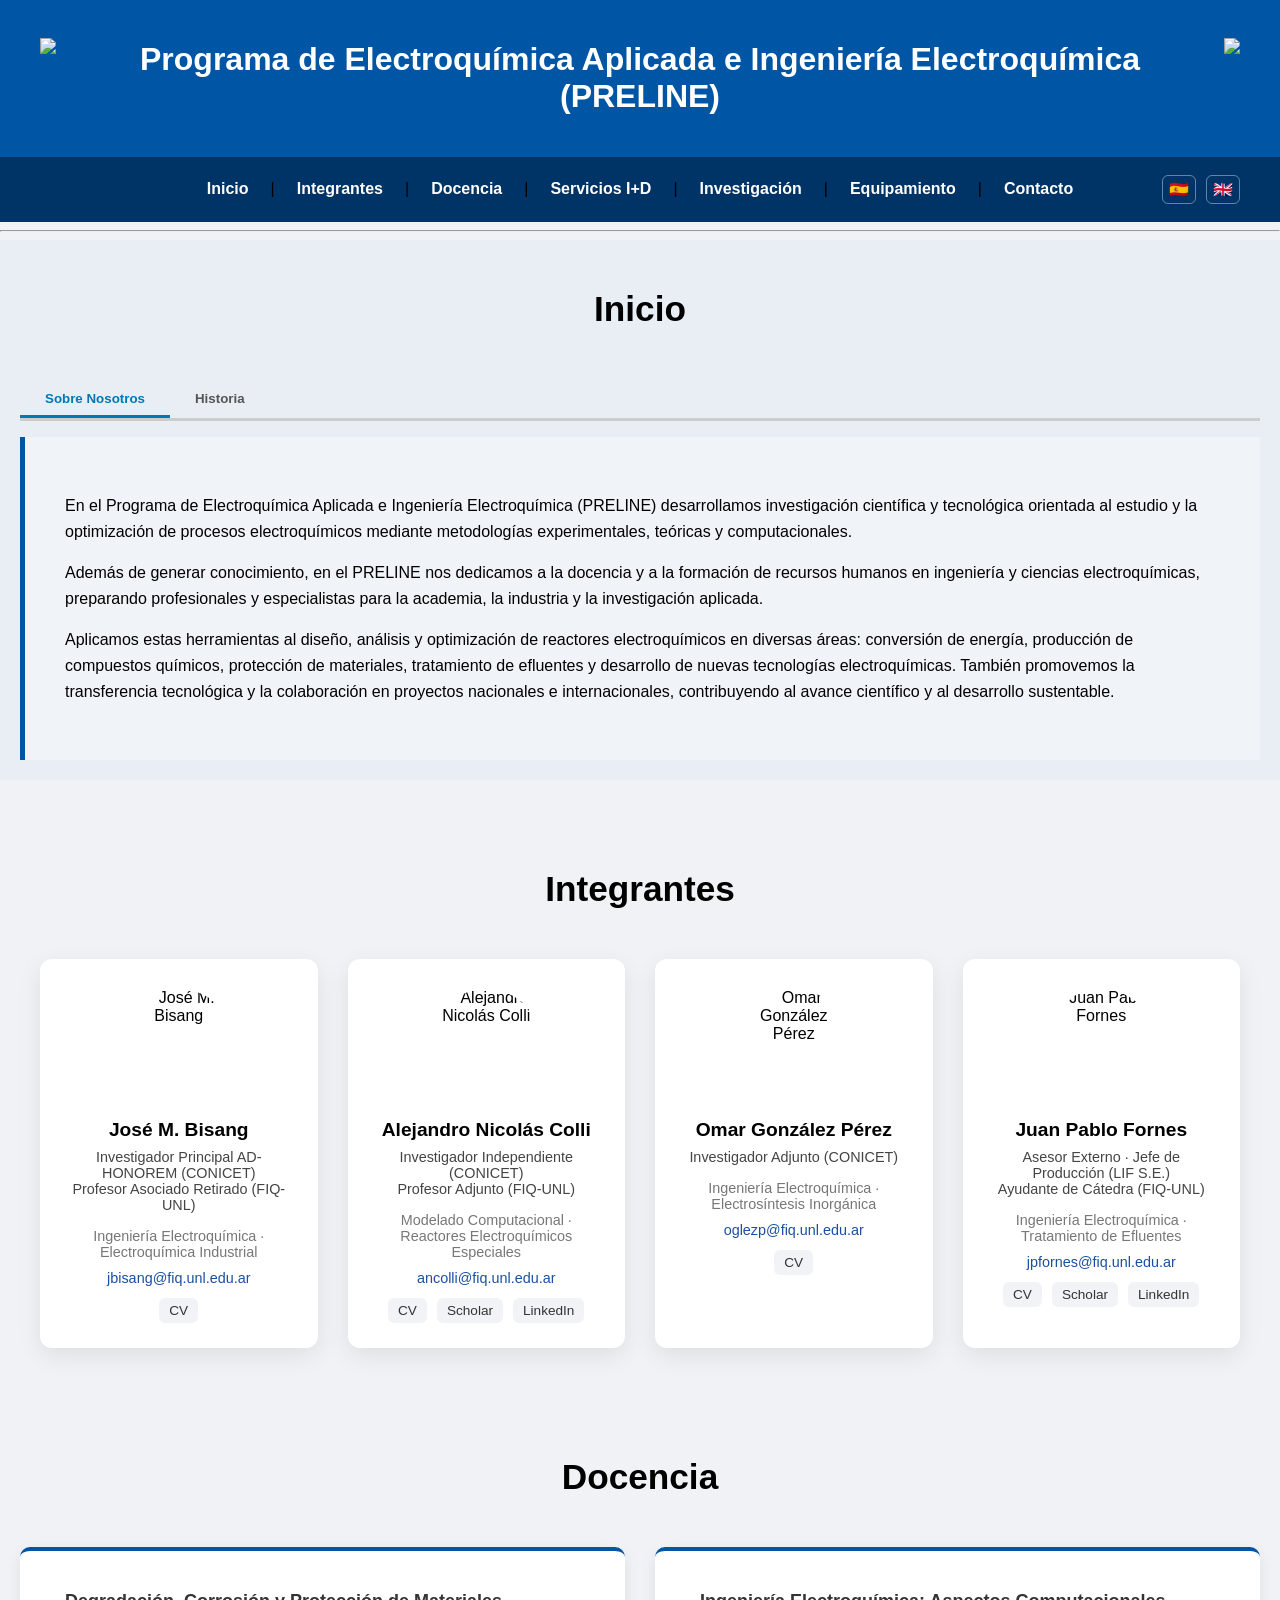
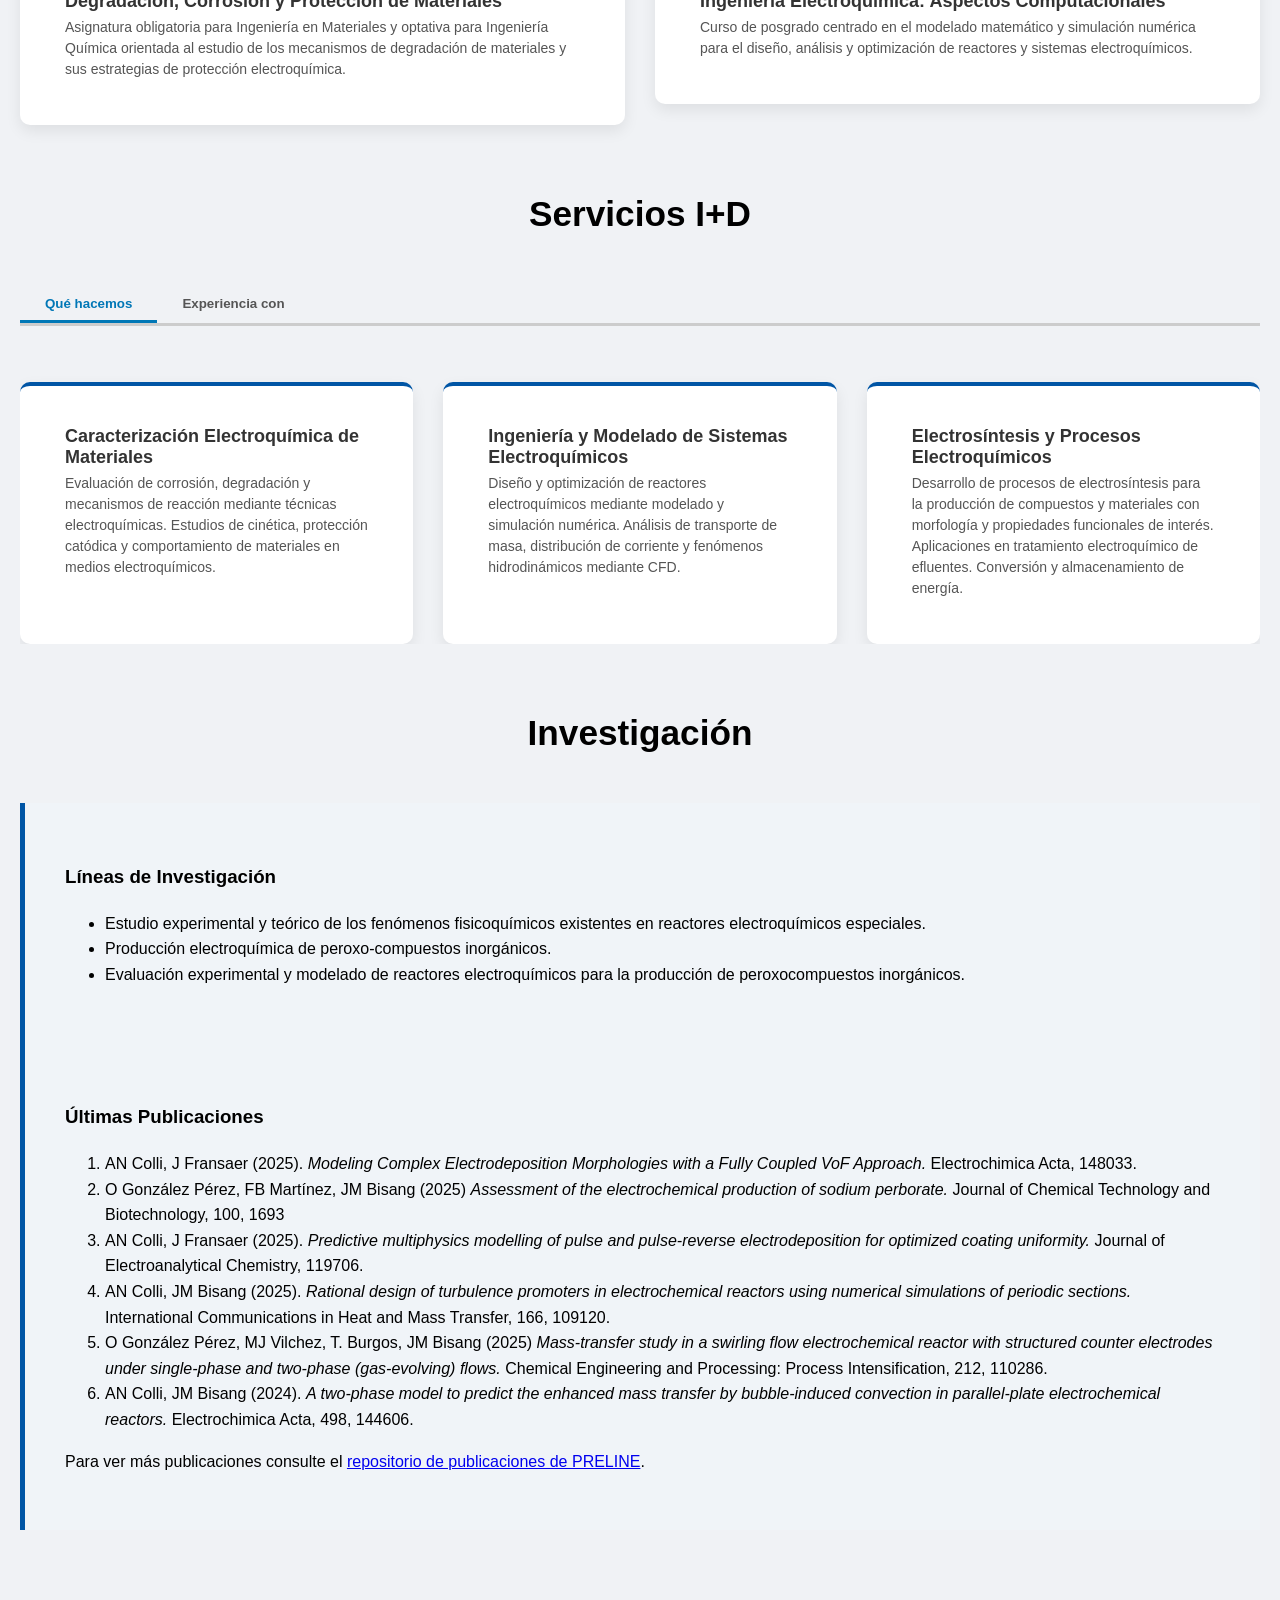
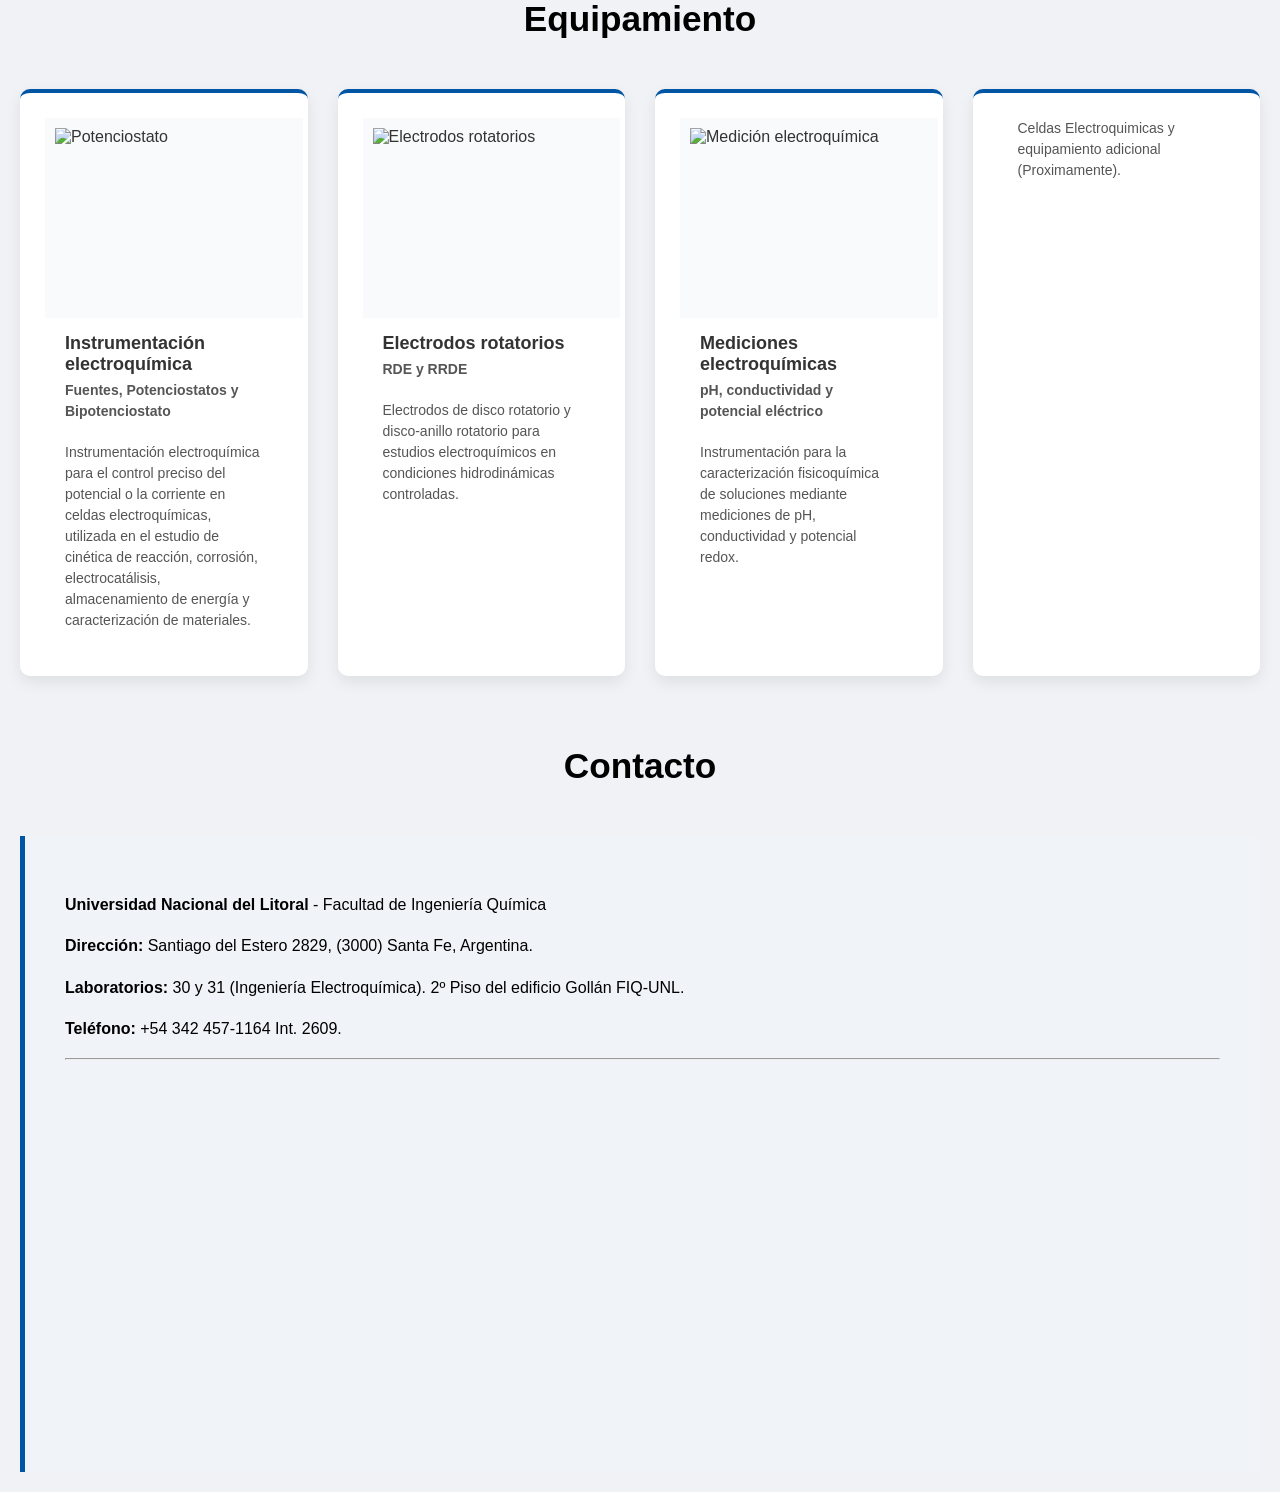
==== commit 2f9862b8: "class="section-title"" ====
--- a/index.html
+++ b/index.html
@@ -2,7 +2,7 @@
 <html>
 <head>
 <meta charset="UTF-8">
-<meta name="description" content="Preline es un programa de electroquímica aplicada e ingeniería electroquímica de la facultad de Ingeniería Química de la Universidad Nacional del Litoral donde se hace investigacion, se dictan cursos de grado y posgrado y se forman recuros humanos.">
+<meta name="description" content="PRELINE es un programa de electroquímica aplicada e ingeniería electroquímica de la facultad de Ingeniería Química (FIQ) de la Universidad Nacional del Litoral (UNL) donde se hace investigación, se dictan cursos de grado y posgrado y se forman recuros humanos.">
 <title>Programa de Electroquímica Aplicada e Ingeniería Electroquímica (PRELINE)</title>
 <link rel="stylesheet" href="style.css">
 </head>
@@ -19,24 +19,29 @@
 </header>
 
 <nav>
+
+<div class="menu">
 <a href="#inicio">Inicio</a> |
 <a href="#integrantes">Integrantes</a> |
 <a href="#docencia">Docencia</a> |
 <a href="#servicios">Servicios I+D</a> |
 <a href="#investigacion">Investigación</a> |
 <a href="#equipamiento">Equipamiento</a> |
-
 <a href="#contacto">Contacto</a>
+</div>
+
 <span class="lang-switch">
 <a href="index.html">🇪🇸</a>
 <a href="index-en.html">🇬🇧</a>
 </span>
+
 </nav>
 
+
 <hr>
 
 <section id="inicio">
-  <h2>Inicio</h2>
+<h2 class="section-title">Inicio</h2>
 
   <!-- Pestañas -->
   <div class="tabs">
@@ -46,8 +51,9 @@
   </div>
 
   <!-- Contenido de las pestañas -->
-  <div class="tab-content active" id="sobre-nosotros">
-    <div class="card large">
+<div class="tab-content active" id="sobre-nosotros">
+  <div class="sobre-texto">
+
       <p>
         En el Programa de Electroquímica Aplicada e Ingeniería Electroquímica (PRELINE) desarrollamos investigación científica y tecnológica orientada al estudio y la optimización de procesos electroquímicos mediante metodologías experimentales, teóricas y computacionales.
       </p>
@@ -229,7 +235,7 @@
 
 
 <section id="docencia">
-<h2>Docencia</h2>
+<h2 class="section-title">Docencia</h2>
 
 <div class="cards">
 
@@ -253,7 +259,7 @@
 
 
 <section id="servicios">
-  <h2>Servicios I+D</h2>
+<h2 class="section-title">Servicios I+D</h2>
 
   <!-- Pestañas -->
   <div class="tabs">
@@ -432,23 +438,21 @@
 
 
 <section id="investigacion">
-  <h2>Investigación</h2>
+<h2 class="section-title">Investigación</h2>
+
 
   <!-- Líneas de investigación -->
-  <div class="card large">
+  <div class="sobre-texto">
     <h3>Líneas de Investigación</h3>
     <ul>
-      <li>Diseño y análisis de reactores electroquímicos.</li>
-      <li>Electrosíntesis inorgánica.</li>
-      <li>Modelado matemático y simulaciones CFD (OpenFOAM).</li>
-      <li>Distribución de corriente y potencial.</li>
-      <li>Tratamiento de efluentes y procesos de remediación electroquímica.</li>
-      <li>Desarrollo de nuevas tecnologías electroquímicas sostenibles.</li>
+      <li>Estudio experimental y teórico de los fenómenos fisicoquímicos existentes en reactores electroquímicos especiales.</li>
+      <li>Producción electroquímica de peroxo-compuestos inorgánicos.</li>
+      <li>Evaluación experimental y modelado de reactores electroquímicos para la producción de peroxocompuestos inorgánicos.</li>
     </ul>
   </div>
 
   <!-- Publicaciones destacadas -->
-<div class="card large">
+<div class="sobre-texto">
   <h3>Últimas Publicaciones</h3>
   <ol>
     <li>
@@ -491,8 +495,7 @@
 
 
 <section id="equipamiento">
-
-<h2>Equipamiento</h2>
+<h2 class="section-title">Equipamiento</h2>
 
 <div class="cards">
 
@@ -553,9 +556,9 @@
 </section>
 
 <section id="contacto">
-  <h2>Contacto</h2>
-
-  <div class="card large">
+<h2 class="section-title">Contacto</h2>
+
+  <div class="sobre-texto">
 
     <p><strong>Universidad Nacional del Litoral</strong> - Facultad de Ingeniería Química</p>
     <p><strong>Dirección:</strong> Santiago del Estero 2829, (3000) Santa Fe, Argentina.</p>
--- a/style.css
+++ b/style.css
@@ -9,7 +9,7 @@
 }
 
 section {
-  padding: 50px 40px;
+  padding: 20px 20px;
 }
 
 h2 {
@@ -22,16 +22,68 @@
 
 nav {
   background-color: #003366;
-  padding: 15px;
-  text-align: center;
+  padding: 18px 25px;
+
+  display: grid;
+  grid-template-columns: 1fr auto 1fr;
+  align-items: center;
 }
 
 nav a {
   color: white;
-  margin: 0 15px;
   text-decoration: none;
   font-weight: bold;
-}
+  font-size: 16px;
+}
+
+
+nav a:hover {
+  text-decoration: underline;
+}
+
+/* contenedor del menú */
+
+nav .menu {
+  grid-column: 2;
+
+  display: flex;
+  flex-wrap: wrap;
+  justify-content: center;
+
+  gap: 18px 22px;   /* más espacio entre filas y columnas */
+}
+
+
+/* =========================
+   IDIOMA
+========================= */
+
+.lang-switch {
+  grid-column: 3;
+  justify-self: end;
+  display: flex;
+  gap: 10px;
+  margin-left: 30px;   /* ← agrega separación con Contacto */
+  margin-right: 15px;  /* ← separación del borde derecho */
+}
+
+
+.lang-switch a {
+  padding: 4px 6px;
+  border: 1px solid rgba(255,255,255,0.4);
+  border-radius: 6px;
+  text-decoration: none;
+  font-size: 16px;
+}
+
+.lang-switch a:hover {
+  background-color: white;
+  color: #003366;
+}
+
+
+
+
 
 /* =========================
    HERO
@@ -119,16 +171,37 @@
   box-shadow: 0px 6px 15px rgba(0,0,0,0.15);
 }
 
-/* CARD GRANDE */
+/* =========================
+   CARD GRANDE (Sobre nosotros)
+========================= */
+
+.sobre-texto {
+  background: #f0f4f8;
+  padding: 40px;
+  border-left: 5px solid #0055a5;
+  line-height: 1.6;
+}
+
 
 .card.large {
-  max-width: 900px;
-  margin: 20px auto;
+  width: 100%;
+  margin: 30px 0;
   background: #f0f4f8;
-  padding: 1.5rem;
+  padding: 2rem 2.5rem;
   border-radius: 10px;
-  box-shadow: 0 4px 8px rgba(0,0,0,0.1);
-}
+  border-left: 5px solid #0055a5;
+  box-shadow: 0 4px 8px rgba(0,0,0,0.08);
+  line-height: 1.6;
+}
+
+
+/* mejora espaciado del texto */
+
+.card.large p {
+  margin-bottom: 1.2rem;
+}
+
+/* enlaces en cards */
 
 .card-link {
   text-decoration: none;
@@ -221,15 +294,18 @@
   transition: left 0.3s, width 0.3s;
 }
 
+/* contenido */
+
 .tab-content {
-  display: none;
+  max-height: 0;
   opacity: 0;
+  overflow: hidden;
   transform: translateY(10px);
-  transition: opacity 0.5s ease, transform 0.5s ease;
+  transition: all 0.4s ease;
 }
 
 .tab-content.active {
-  display: block;
+  max-height: 2000px; /* suficiente para el contenido */
   opacity: 1;
   transform: translateY(0);
 }
@@ -431,10 +507,6 @@
 font-weight:600;
 }
 
-
-
-
-
 /* =========================
    Desarrollo tecnologico
 ========================= */
@@ -477,22 +549,3 @@
 }
 
 
-
-
-/* =========================
-   IDIOMA
-========================= */
-
-.lang-switch a {
-  padding: 4px 10px;
-  border: 1px solid #333;
-  border-radius: 6px;
-  text-decoration: none;
-  font-weight: bold;
-  margin-left: 5px;
-}
-
-.lang-switch a:hover {
-  background-color: #333;
-  color: white;
-}
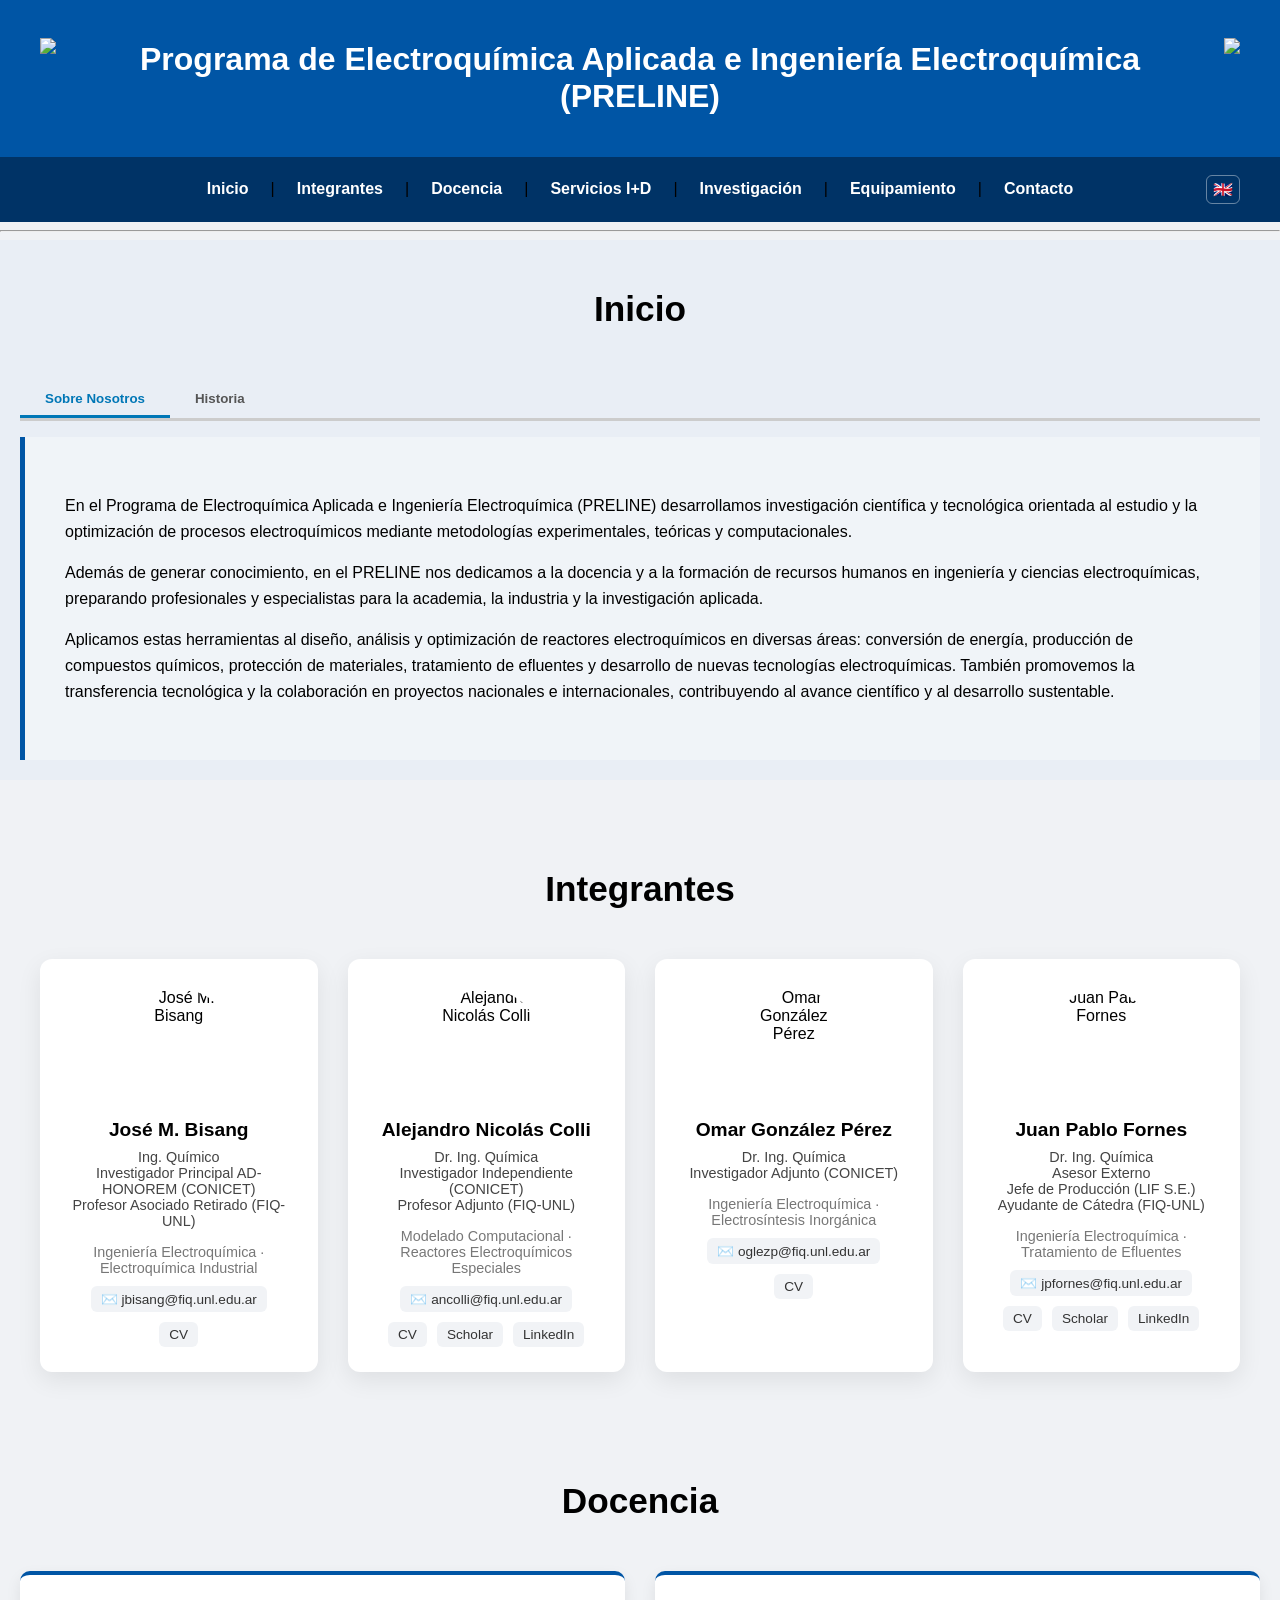
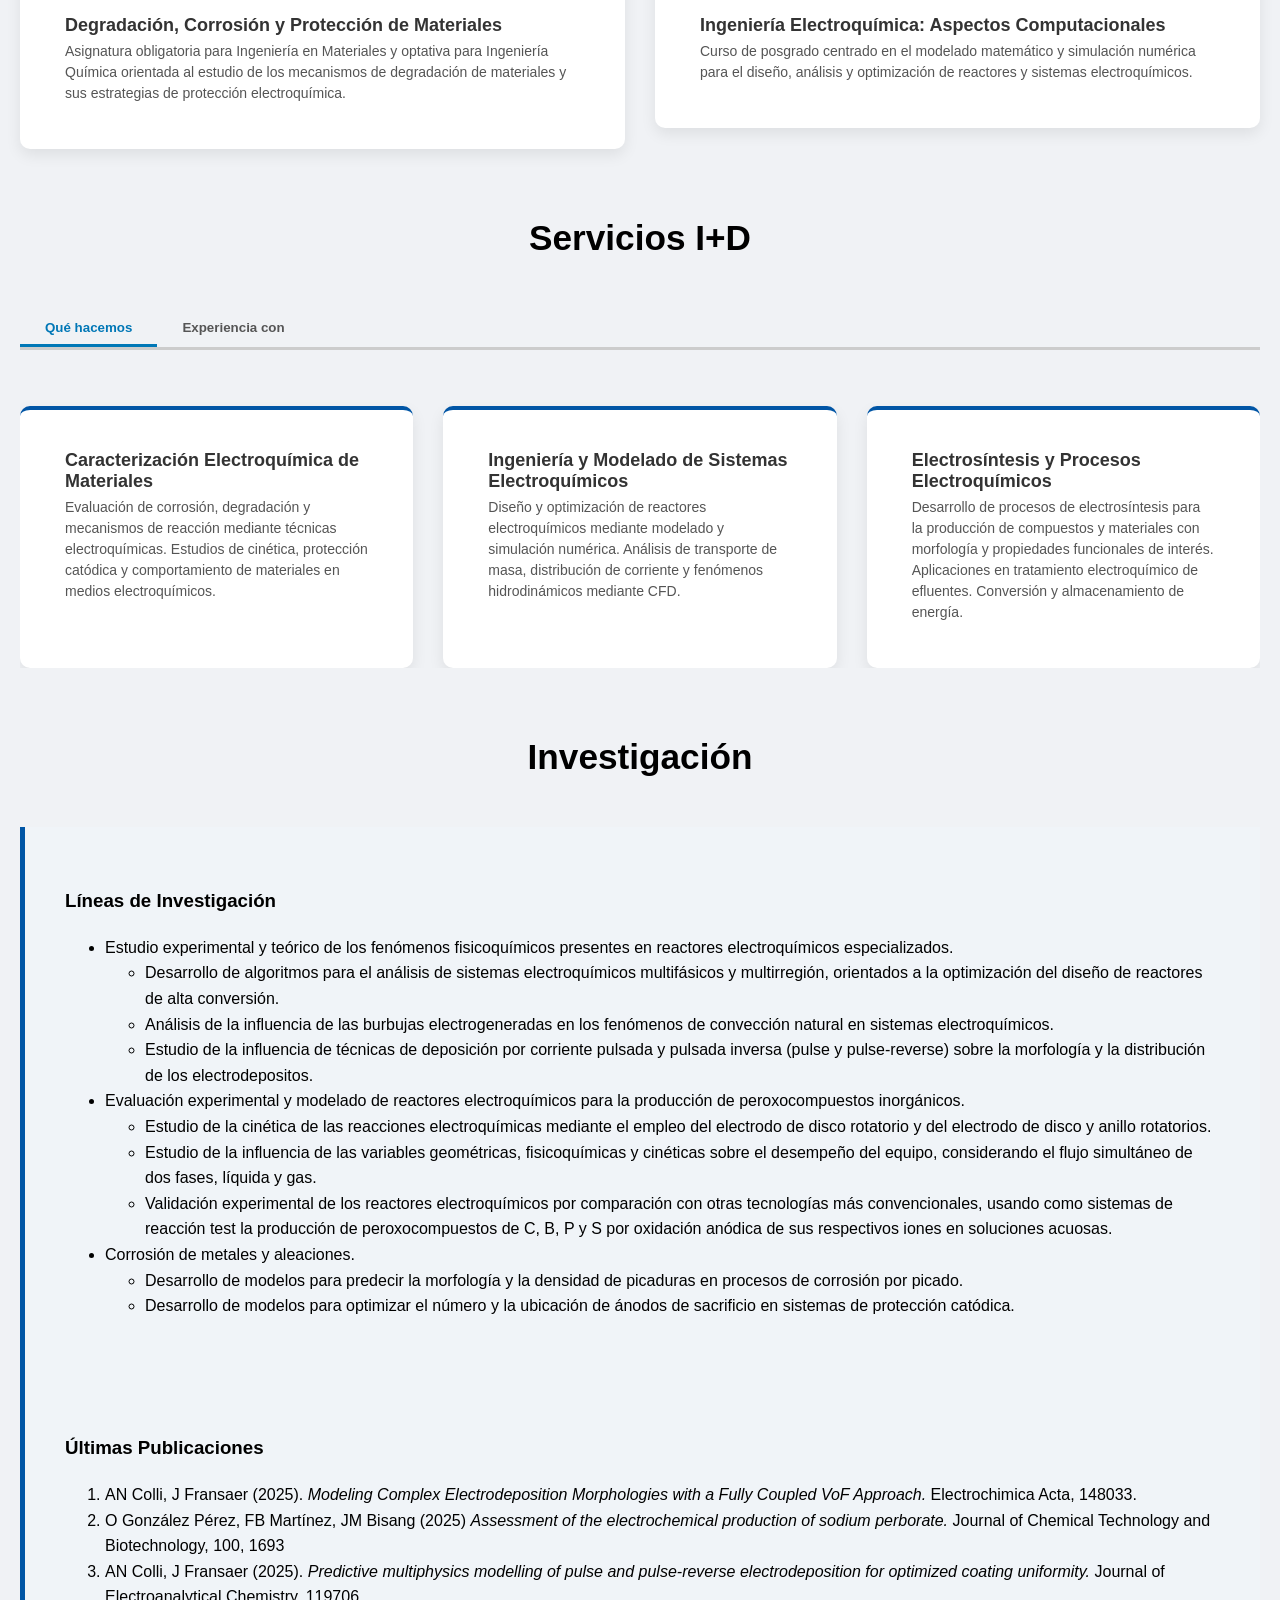
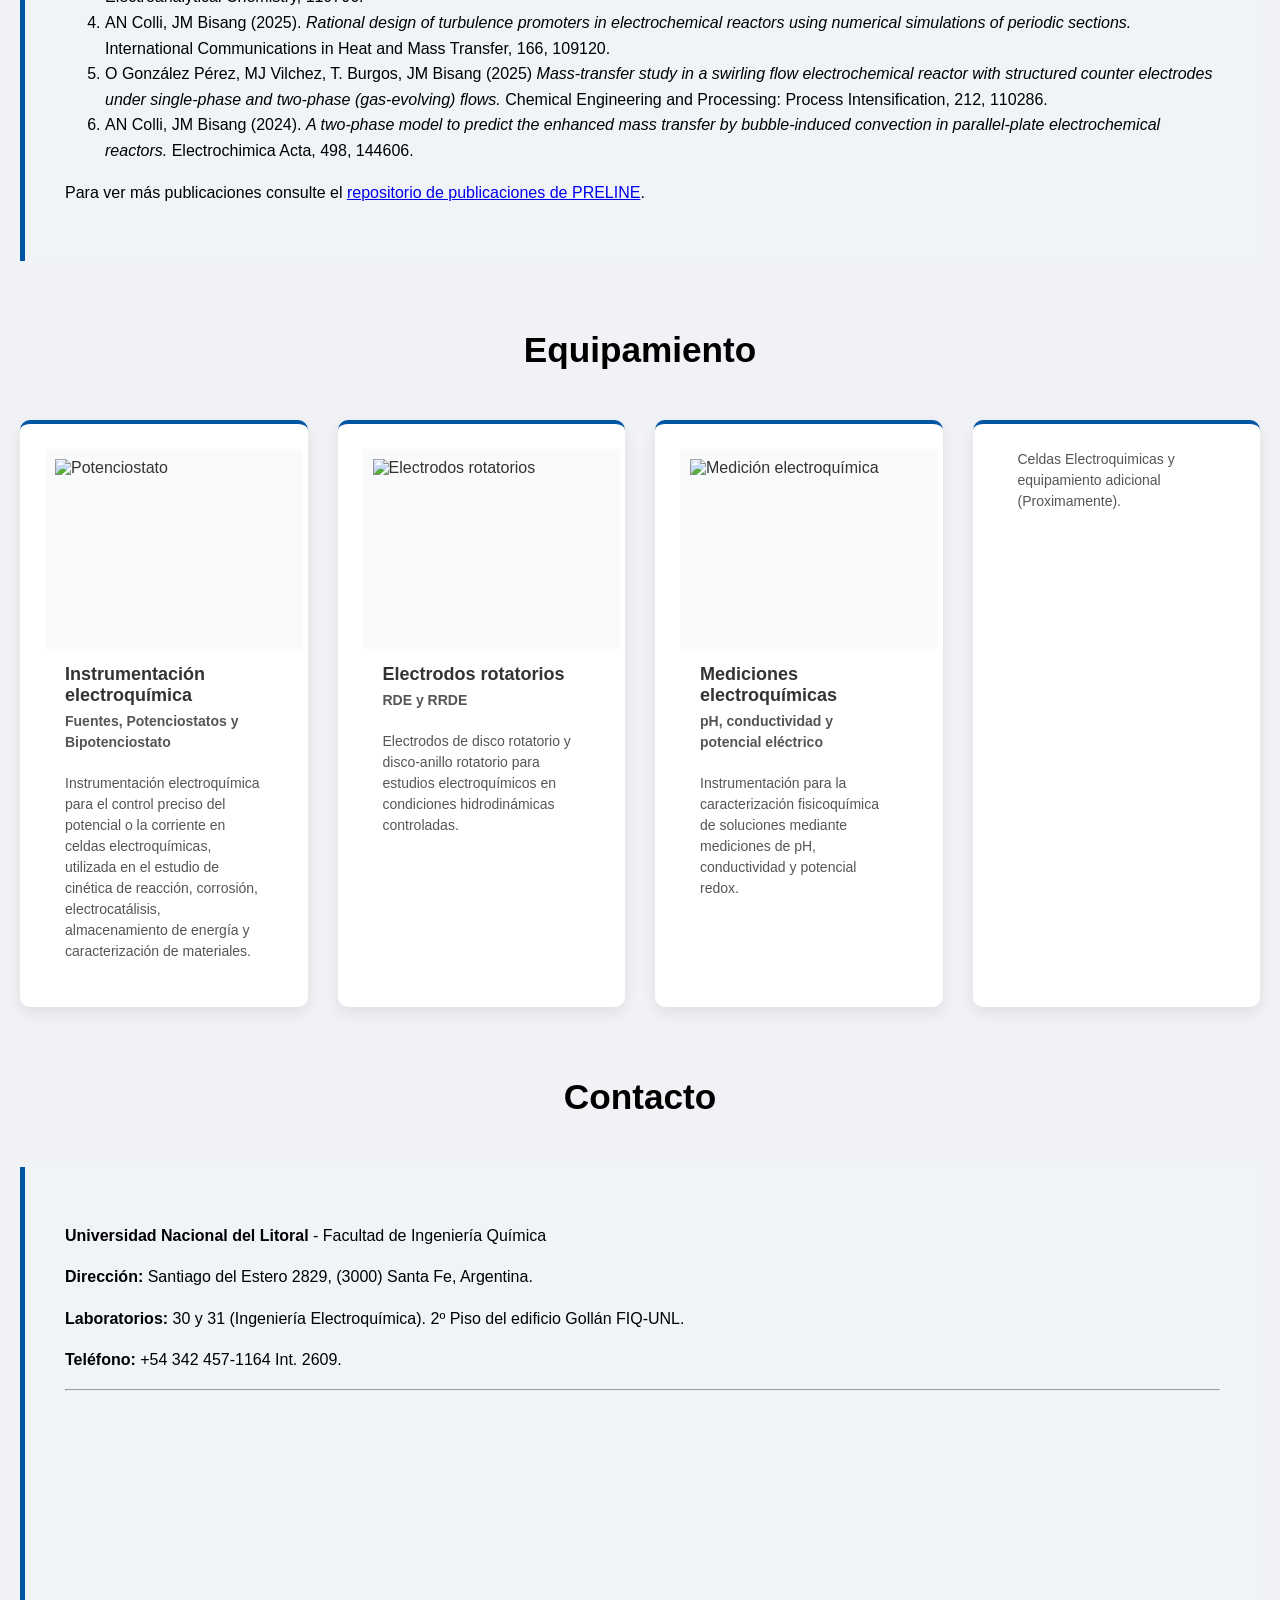
==== commit 34a8831a: "Update index.html" ====
--- a/index.html
+++ b/index.html
@@ -31,7 +31,6 @@
 </div>
 
 <span class="lang-switch">
-<a href="index.html">🇪🇸</a>
 <a href="index-en.html">🇬🇧</a>
 </span>
 
@@ -125,7 +124,7 @@
         <h3>José M. Bisang</h3>
 
         <p class="cargo">
-          Investigador Principal AD-HONOREM (CONICET) <br>
+          Ing. Químico<br> Investigador Principal AD-HONOREM (CONICET) <br>
           Profesor Asociado Retirado (FIQ-UNL)
         </p>
 
@@ -133,11 +132,8 @@
           Ingeniería Electroquímica · Electroquímica Industrial
         </p>
 
-        <a class="email" href="mailto:jbisang@fiq.unl.edu.ar">
-          jbisang@fiq.unl.edu.ar
-        </a>
-
         <div class="links">
+          <a href="mailto:jbisang@fiq.unl.edu.ar">✉️ jbisang@fiq.unl.edu.ar</a>
           <a href="https://bicyt.conicet.gov.ar/fichas/p/en/jose-maria-bisang" target="_blank">CV</a>
         </div>
       </div>
@@ -152,7 +148,7 @@
         <h3>Alejandro Nicolás Colli</h3>
 
         <p class="cargo">
-          Investigador Independiente (CONICET) <br>
+          Dr. Ing. Química <br> Investigador Independiente (CONICET) <br>
           Profesor Adjunto (FIQ-UNL)
         </p>
 
@@ -160,12 +156,9 @@
           Modelado Computacional · Reactores Electroquímicos Especiales
         </p>
 
-        <a class="email" href="mailto:ancolli@fiq.unl.edu.ar">
-          ancolli@fiq.unl.edu.ar
-        </a>
-
         <div class="links">
-          <a href="files/Colli.pdf" target="_blank">CV</a>
+          <a href="mailto:ancolli@fiq.unl.edu.ar">✉️ ancolli@fiq.unl.edu.ar</a>
+          <a href="https://bicyt.conicet.gov.ar/fichas/p/en/alejandro-nicolas-colli" target="_blank">CV</a>
           <a href="https://scholar.google.com/citations?user=AKyOpQEAAAAJ&hl=es" target="_blank">Scholar</a>
           <a href="https://www.linkedin.com/in/alejandro-nicol%C3%A1s-colli-9a165934/" target="_blank">LinkedIn</a>
         </div>
@@ -181,19 +174,17 @@
         <h3>Omar González Pérez</h3>
 
         <p class="cargo">
-          Investigador Adjunto (CONICET)
+          Dr. Ing. Química <br> Investigador Adjunto (CONICET)
         </p>
 
         <p class="area">
           Ingeniería Electroquímica · Electrosíntesis Inorgánica
         </p>
 
-        <a class="email" href="mailto:oglezp@fiq.unl.edu.ar">
-          oglezp@fiq.unl.edu.ar
-        </a>
 
         <div class="links">
-          <a href="files/OGP.pdf" target="_blank">CV</a>
+          <a href="mailto:oglezp@fiq.unl.edu.ar">✉️ oglezp@fiq.unl.edu.ar</a>
+          <a href="https://bicyt.conicet.gov.ar/fichas/p/en/omar-gonzalez-perez" target="_blank">CV</a>
         </div>
       </div>
     </article>
@@ -207,7 +198,7 @@
         <h3>Juan Pablo Fornes</h3>
 
         <p class="cargo">
-          Asesor Externo · Jefe de Producción (LIF S.E.) <br>
+          Dr. Ing. Química <br>  Asesor Externo <br> Jefe de Producción (LIF S.E.) <br>
           Ayudante de Cátedra (FIQ-UNL)
         </p>
 
@@ -215,11 +206,8 @@
           Ingeniería Electroquímica · Tratamiento de Efluentes
         </p>
 
-        <a class="email" href="mailto:jpfornes@fiq.unl.edu.ar">
-          jpfornes@fiq.unl.edu.ar
-        </a>
-
         <div class="links">
+          <a href="mailto:jpfornes@fiq.unl.edu.ar">✉️ jpfornes@fiq.unl.edu.ar</a>
           <a href="files/JPF.pdf" target="_blank">CV</a>
           <a href="https://scholar.google.com/citations?user=58MjbLQAAAAJ&hl=es" target="_blank">Scholar</a>
           <a href="https://www.linkedin.com/in/juan-pablo-fornes-07b4b155/" target="_blank">LinkedIn</a>
@@ -445,10 +433,32 @@
   <div class="sobre-texto">
     <h3>Líneas de Investigación</h3>
     <ul>
-      <li>Estudio experimental y teórico de los fenómenos fisicoquímicos existentes en reactores electroquímicos especiales.</li>
-      <li>Producción electroquímica de peroxo-compuestos inorgánicos.</li>
+	<li>Estudio experimental y teórico de los fenómenos fisicoquímicos presentes en reactores electroquímicos especializados.</li>
+	<ul>
+	    <li>Desarrollo de algoritmos para el análisis de sistemas electroquímicos multifásicos y multirregión, orientados a la optimización del diseño de reactores de alta conversión.</li>
+	    
+	    <li>Análisis de la influencia de las burbujas electrogeneradas en los fenómenos de convección natural en sistemas electroquímicos.</li>
+	    
+	    <li>Estudio de la influencia de técnicas de deposición por corriente pulsada y pulsada inversa (pulse y pulse-reverse) sobre la morfología y la distribución de los electrodepositos.</li>
+	</ul>
+
       <li>Evaluación experimental y modelado de reactores electroquímicos para la producción de peroxocompuestos inorgánicos.</li>
-    </ul>
+      
+      <ul>
+	    <li>Estudio de la cinética de las reacciones electroquímicas mediante el empleo del electrodo de disco rotatorio y del electrodo de disco y 
+anillo rotatorios.</li>
+	    <li>Estudio de la influencia de las variables geométricas, fisicoquímicas y cinéticas sobre el desempeño del equipo, considerando 
+el flujo simultáneo de dos fases, líquida y gas.</li>
+	    <li>Validación experimental de los reactores electroquímicos por comparación con otras tecnologías más convencionales, usando como sistemas de reacción test la producción de peroxocompuestos de C, B, P y S por oxidación anódica de sus respectivos iones en soluciones acuosas.</li>
+      </ul>
+      
+      <li>Corrosión de metales y aleaciones.</li>
+	<ul>
+	    <li>Desarrollo de modelos para predecir la morfología y la densidad de picaduras en procesos de corrosión por picado.</li>
+	    <li>Desarrollo de modelos para optimizar el número y la ubicación de ánodos de sacrificio en sistemas de protección catódica.</li>
+	</ul>
+      
+     </ul>
   </div>
 
   <!-- Publicaciones destacadas -->
--- a/style.css
+++ b/style.css
@@ -508,6 +508,64 @@
 }
 
 /* =========================
+   Equipos html individual
+========================= */
+
+.container{
+max-width:1100px;
+margin:auto;
+padding:60px 20px;
+}
+
+.equipo{
+display:flex;
+gap:40px;
+background:white;
+padding:40px;
+border-radius:10px;
+box-shadow:0 8px 20px rgba(0,0,0,0.08);
+align-items:flex-start;
+margin-bottom:60px;
+}
+
+.equipo img{
+max-width:420px;
+width:100%;
+height:auto;
+border-radius:8px;
+display:block;
+object-fit:contain;
+}
+
+.info{
+flex:1;
+line-height:1.7;
+}
+
+.specs{
+margin-top:25px;
+padding:20px;
+background:#f1f5f9;
+border-radius:8px;
+}
+
+.volver{
+text-align:center;
+margin-top:60px;
+}
+
+.volver a{
+display:inline-block;
+padding:12px 24px;
+background:#0055a5;
+color:white;
+text-decoration:none;
+border-radius:6px;
+font-weight:600;
+}
+
+
+/* =========================
    Desarrollo tecnologico
 ========================= */
 
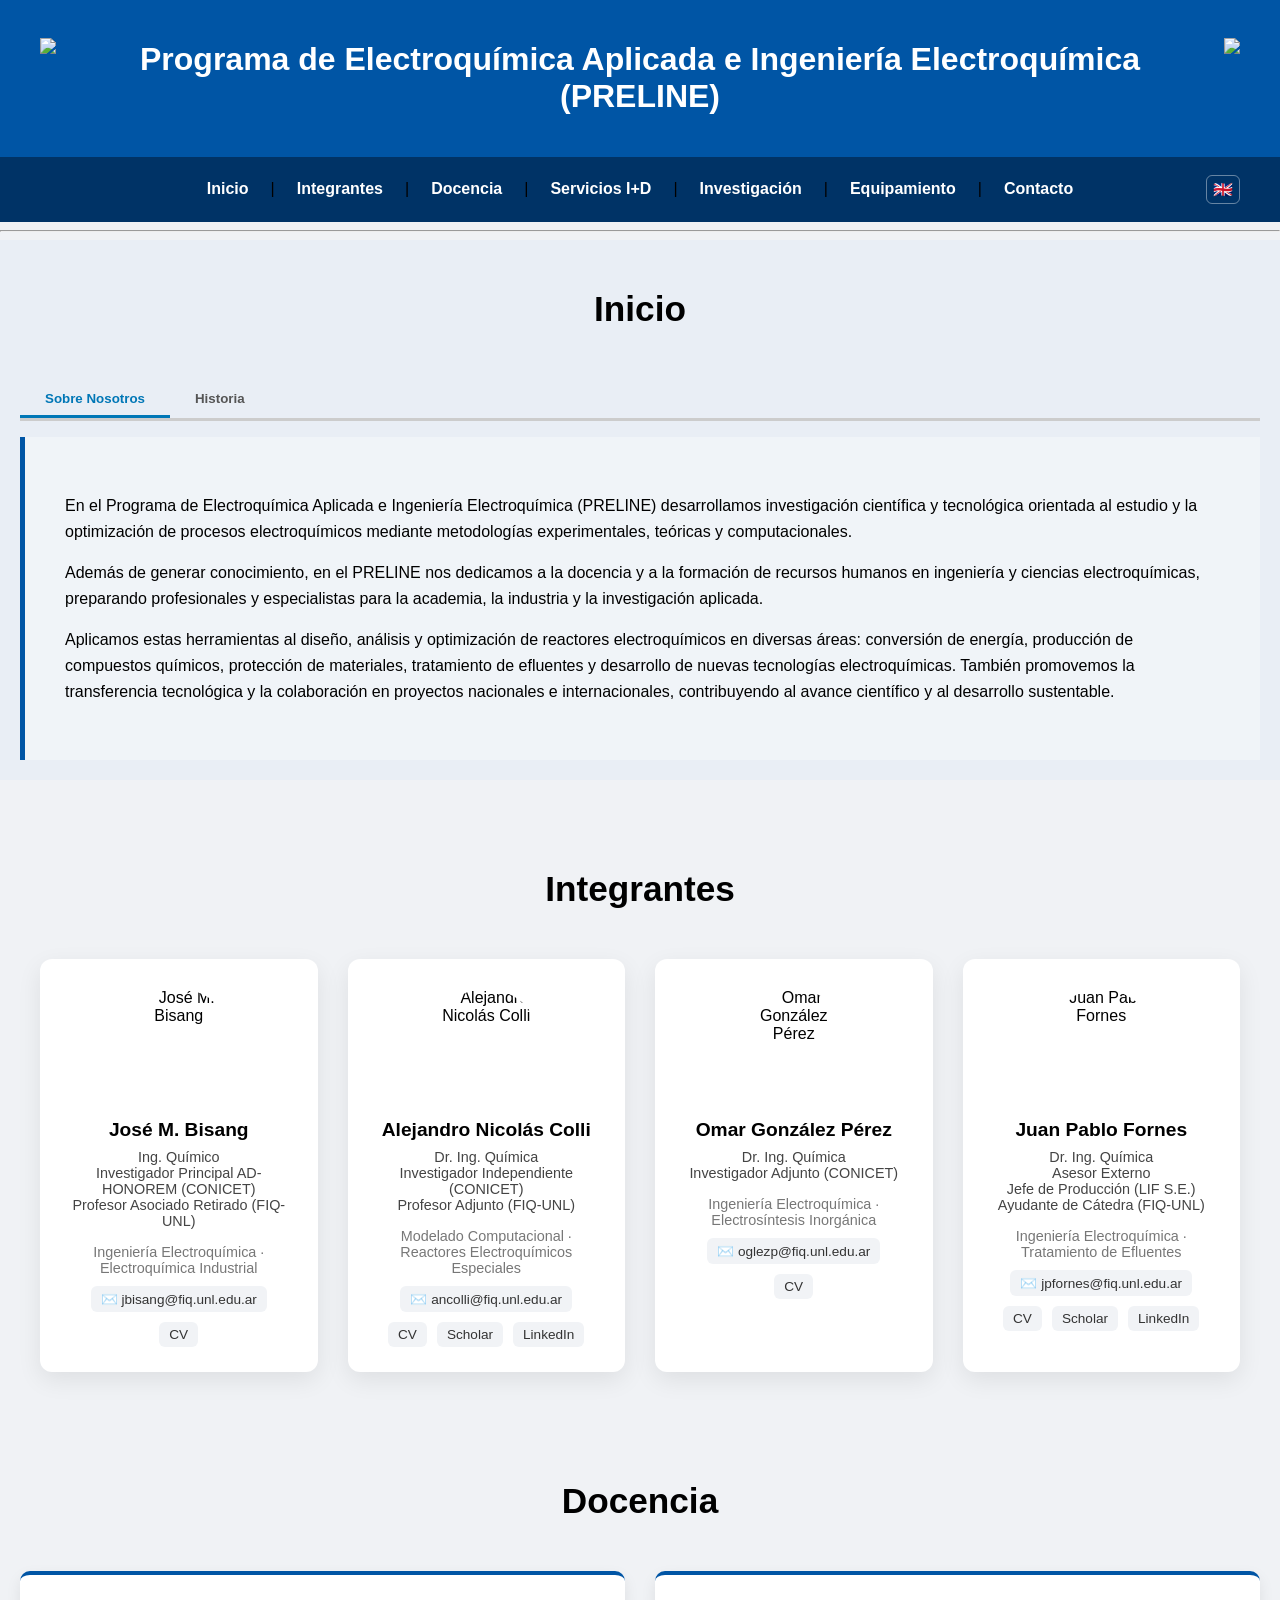
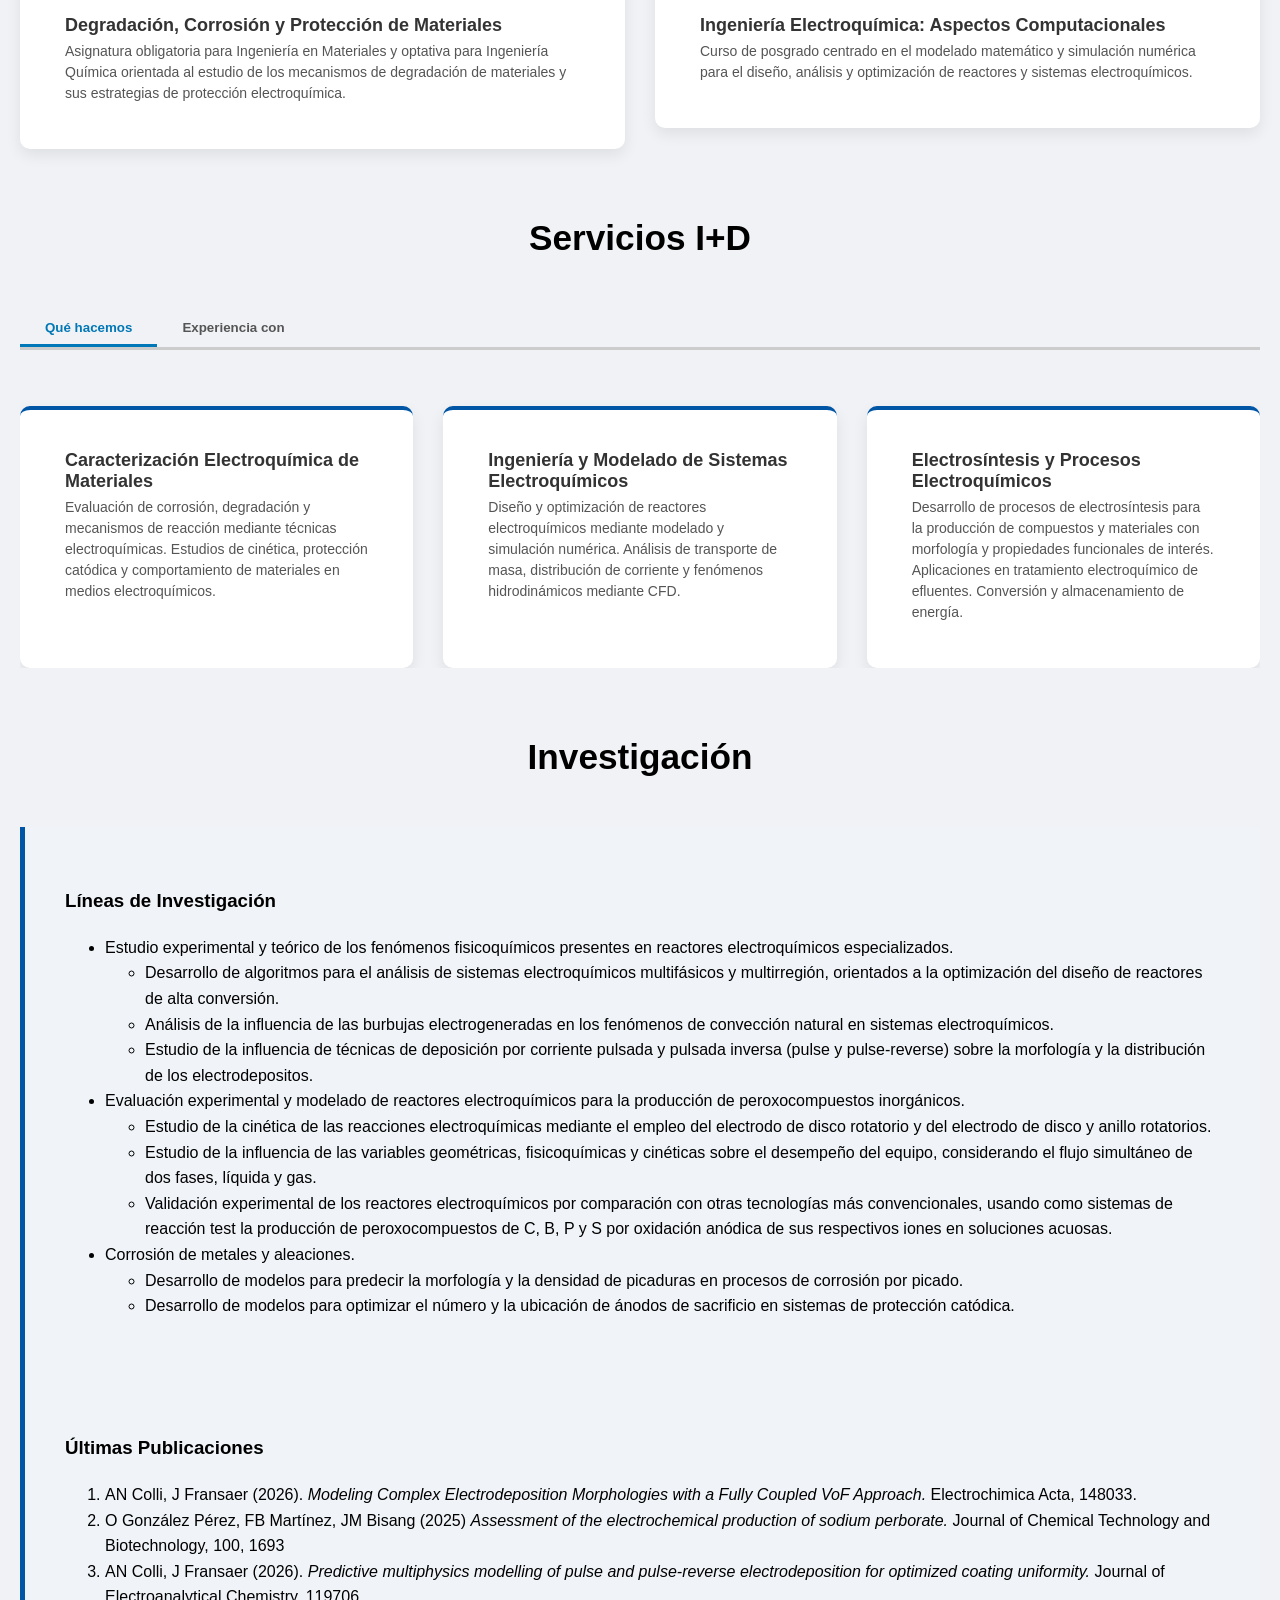
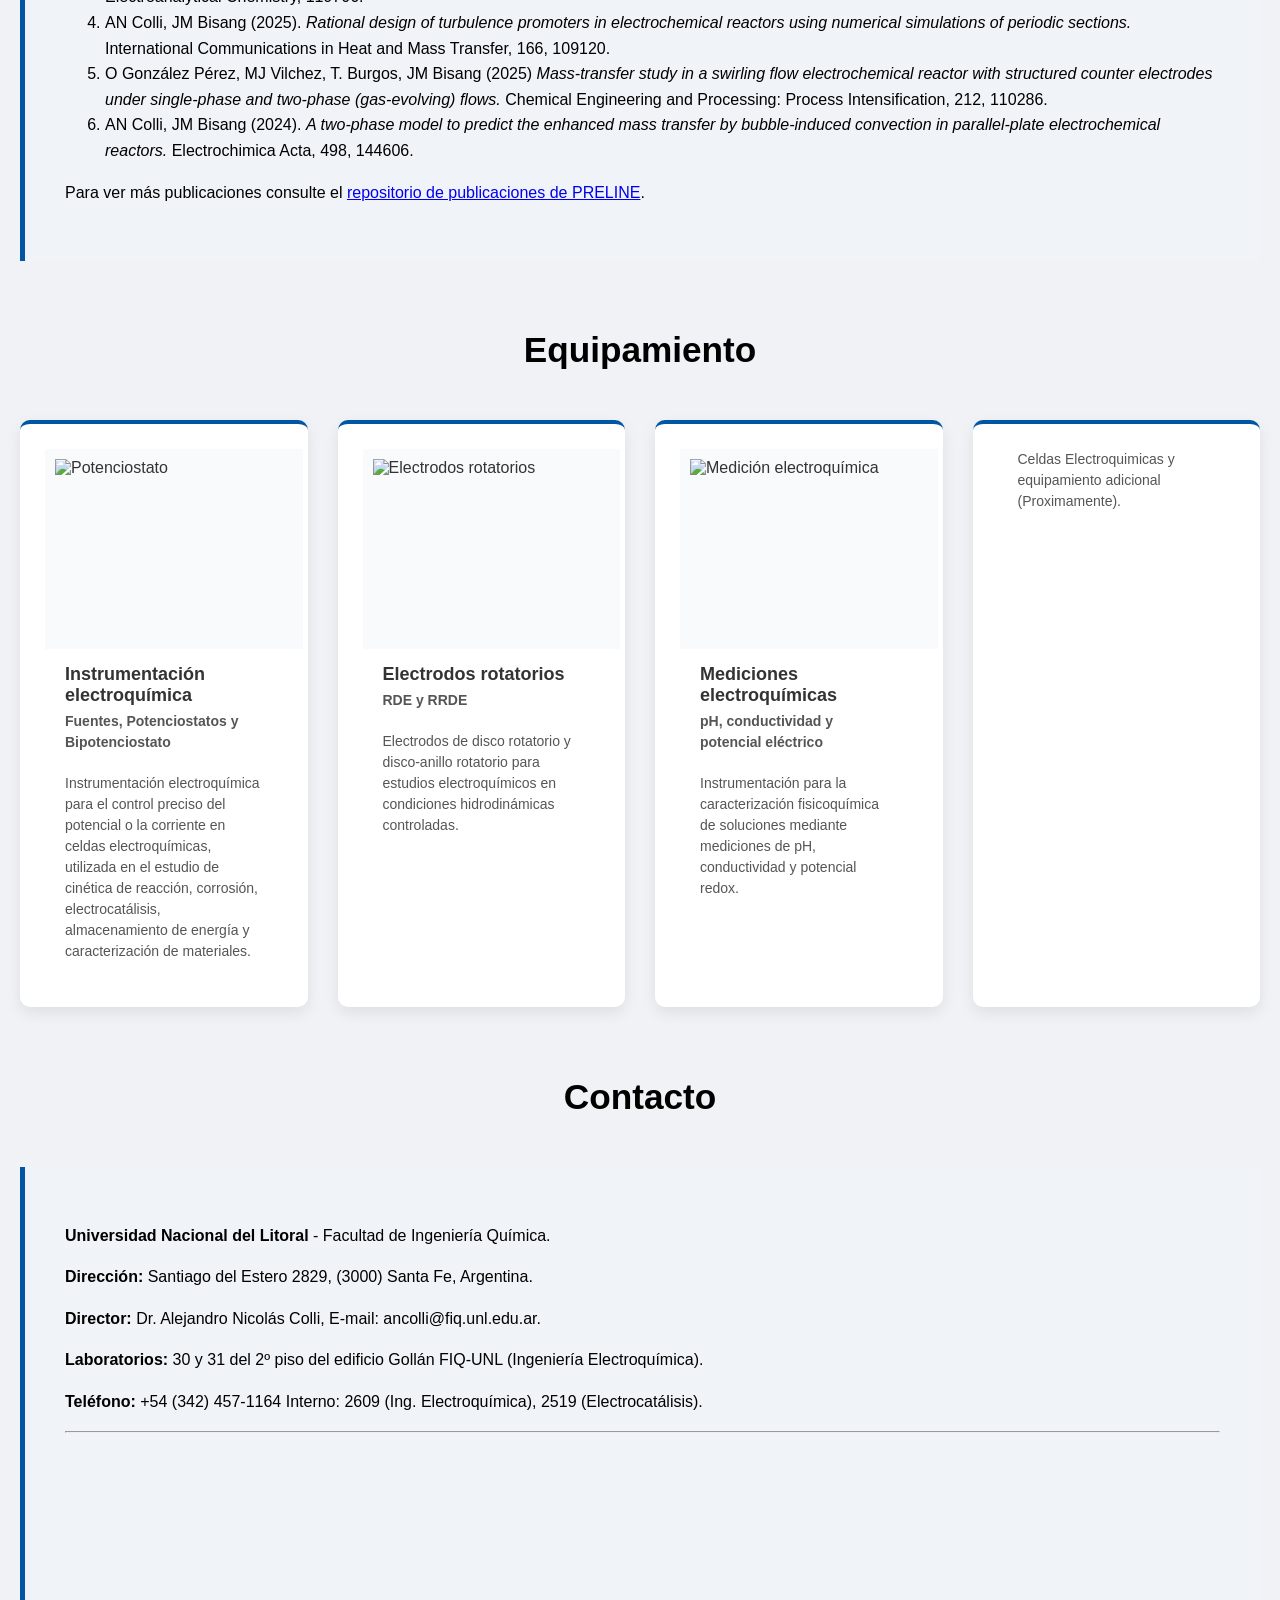
==== commit aed9f5dc: "Update index.html" ====
--- a/index.html
+++ b/index.html
@@ -101,7 +101,7 @@
       <div class="timeline-item">
         <div class="timeline-date">2012</div>
         <div class="timeline-content">
-          <p>Dr. José Luis Fernández designado Director y Bisang Vicedirector (Res. C.D. N° 079), confirmando continuidad institucional.</p>
+          <p>Dr. José Luis Fernández designado Director e Ing. José María Bisang Vicedirector (Res. C.D. N° 079), confirmando continuidad institucional.</p>
         </div>
       </div>
 
@@ -466,7 +466,7 @@
   <h3>Últimas Publicaciones</h3>
   <ol>
     <li>
-      AN Colli, J Fransaer (2025). 
+      AN Colli, J Fransaer (2026). 
       <em>Modeling Complex Electrodeposition Morphologies with a Fully Coupled VoF Approach.</em> 
       Electrochimica Acta, 148033.
     </li>
@@ -476,7 +476,7 @@
       Journal of Chemical Technology and Biotechnology, 100, 1693
     </li>
     <li>
-      AN Colli, J Fransaer (2025). 
+      AN Colli, J Fransaer (2026). 
       <em>Predictive multiphysics modelling of pulse and pulse-reverse electrodeposition for optimized coating uniformity.</em> 
       Journal of Electroanalytical Chemistry, 119706.
     </li>
@@ -569,11 +569,12 @@
 <h2 class="section-title">Contacto</h2>
 
   <div class="sobre-texto">
-
-    <p><strong>Universidad Nacional del Litoral</strong> - Facultad de Ingeniería Química</p>
+ 
+    <p><strong>Universidad Nacional del Litoral</strong> - Facultad de Ingeniería Química.</p>
     <p><strong>Dirección:</strong> Santiago del Estero 2829, (3000) Santa Fe, Argentina.</p>
-    <p><strong>Laboratorios:</strong> 30 y 31 (Ingeniería Electroquímica). 2º Piso del edificio Gollán FIQ-UNL.</p>
-    <p><strong>Teléfono:</strong> +54 342 457-1164 Int. 2609.</p>    
+    <p><strong>Director:</strong> Dr. Alejandro Nicolás Colli, E-mail: ancolli@fiq.unl.edu.ar.</p>
+    <p><strong>Laboratorios:</strong> 30 y 31 del 2º piso del edificio Gollán FIQ-UNL (Ingeniería Electroquímica). </p>
+    <p><strong>Teléfono:</strong> +54 (342) 457-1164 Interno: 2609 (Ing. Electroquímica), 2519 (Electrocatálisis).</p>
 
     <hr>
 
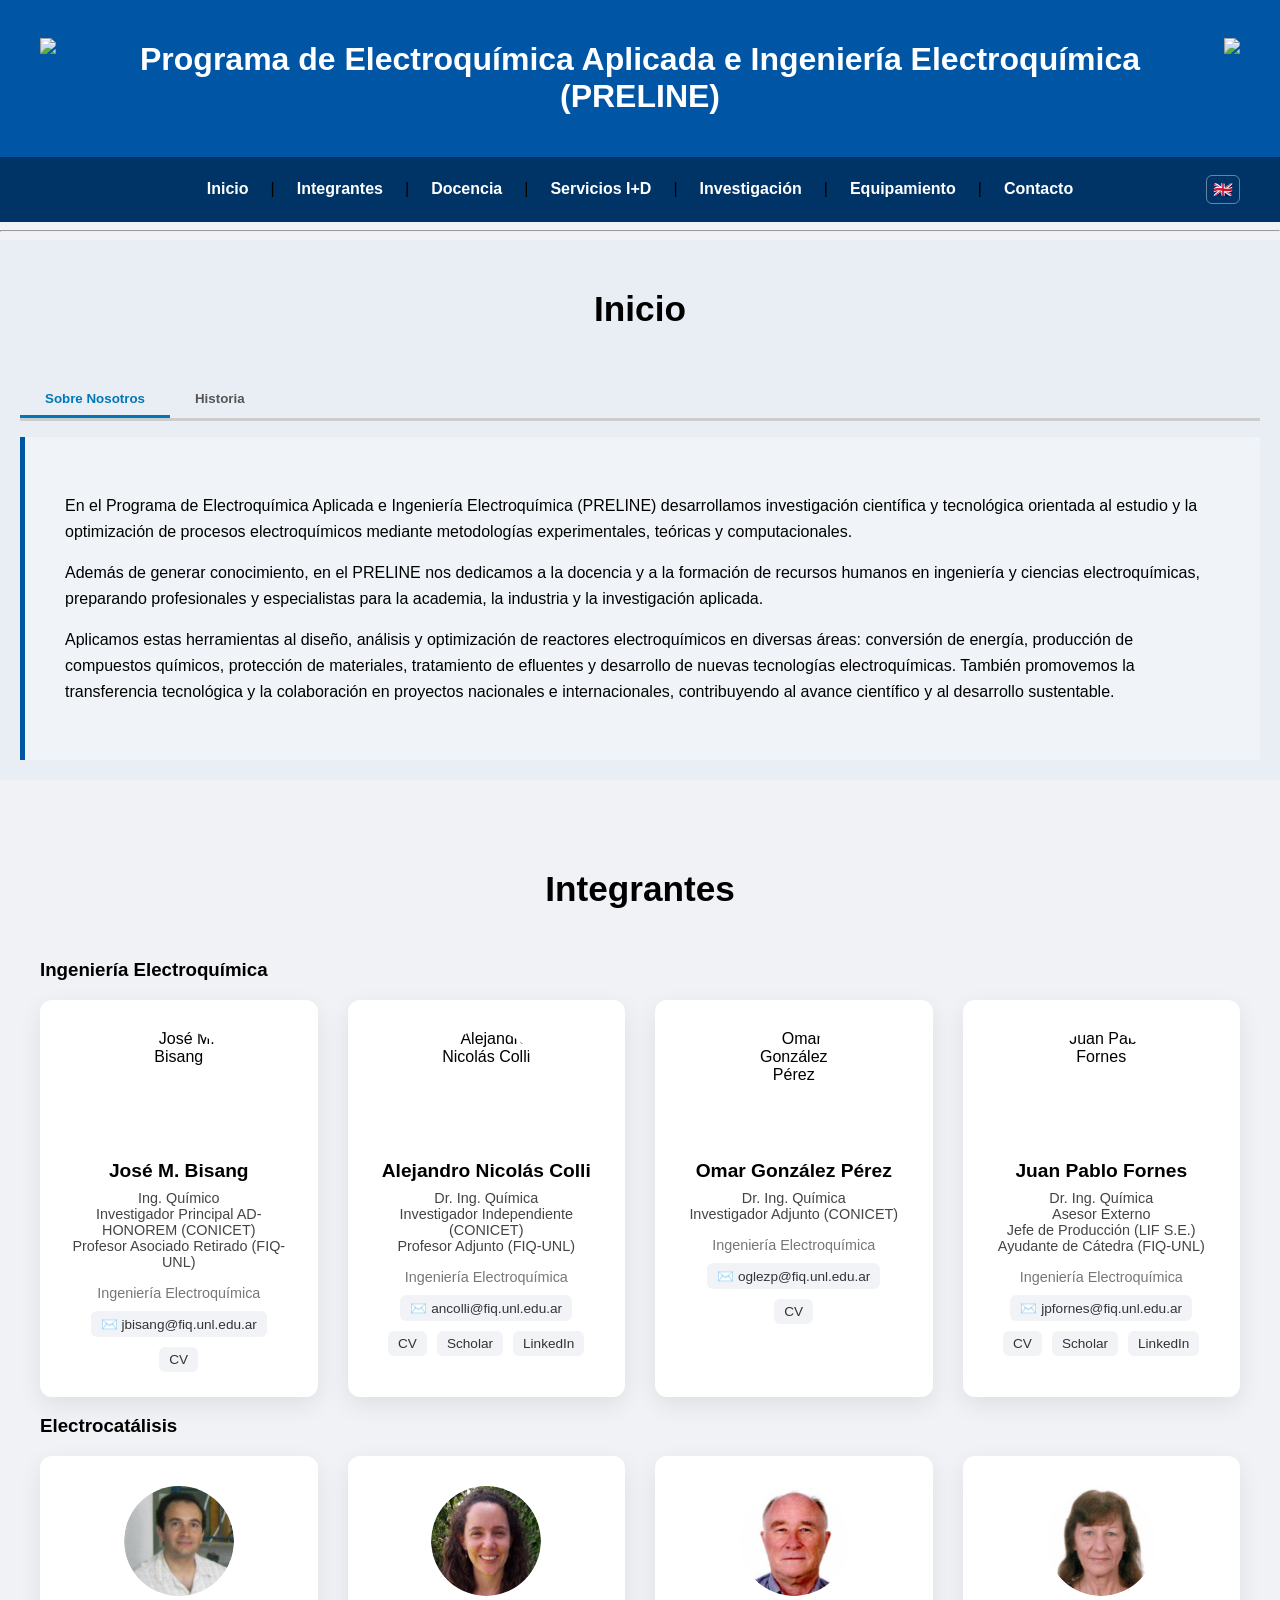
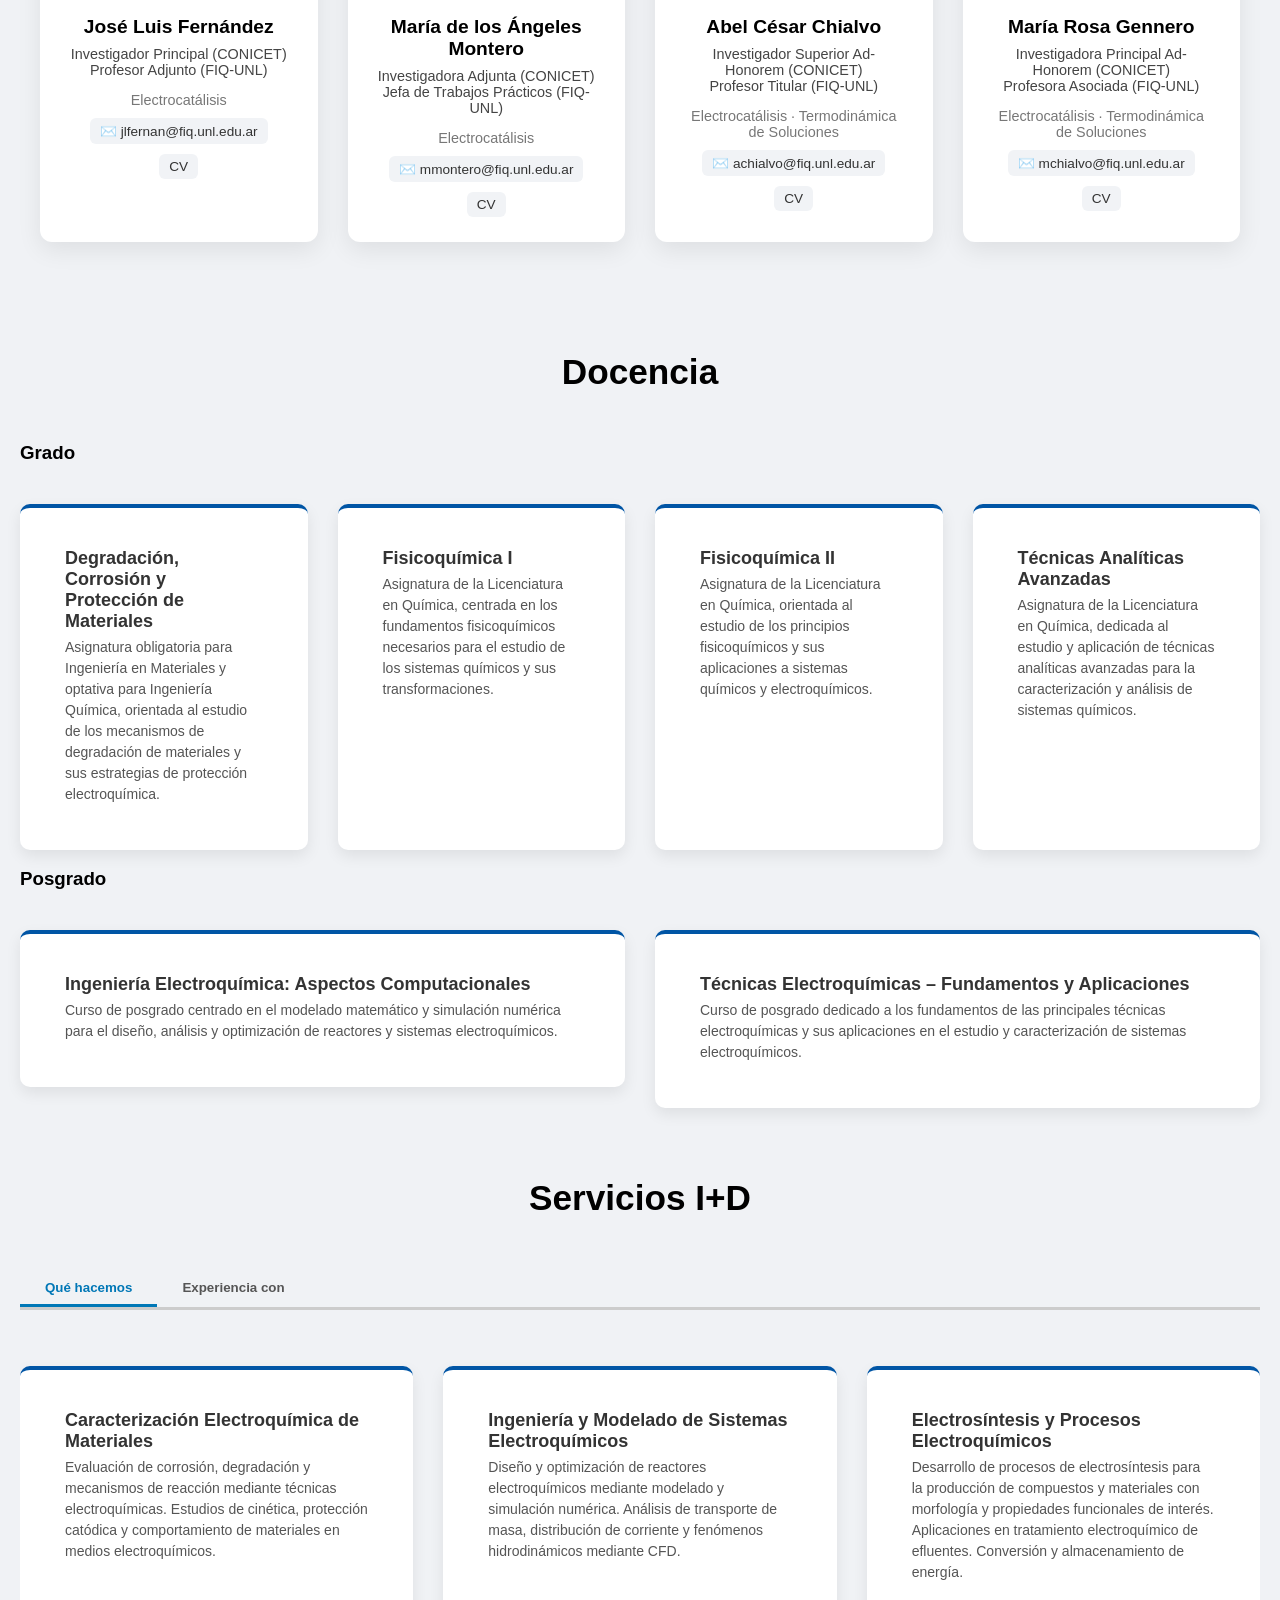
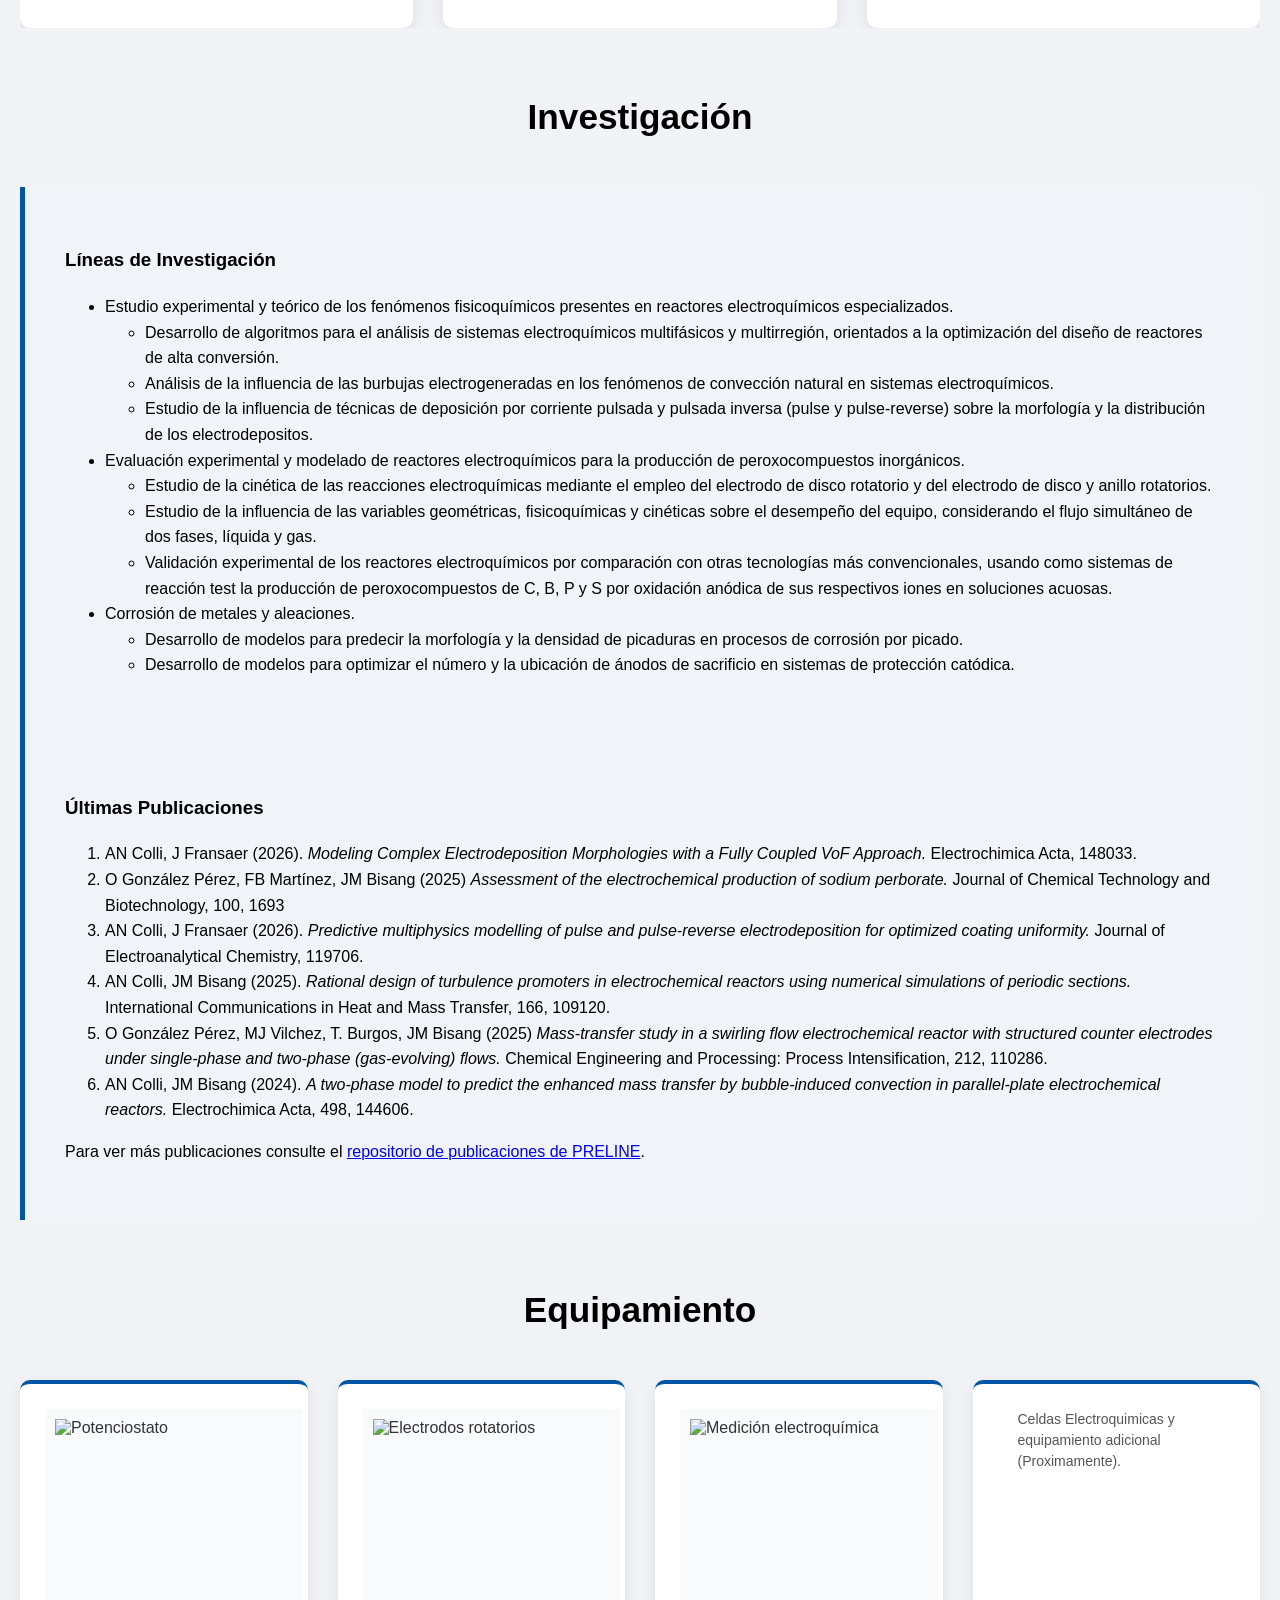
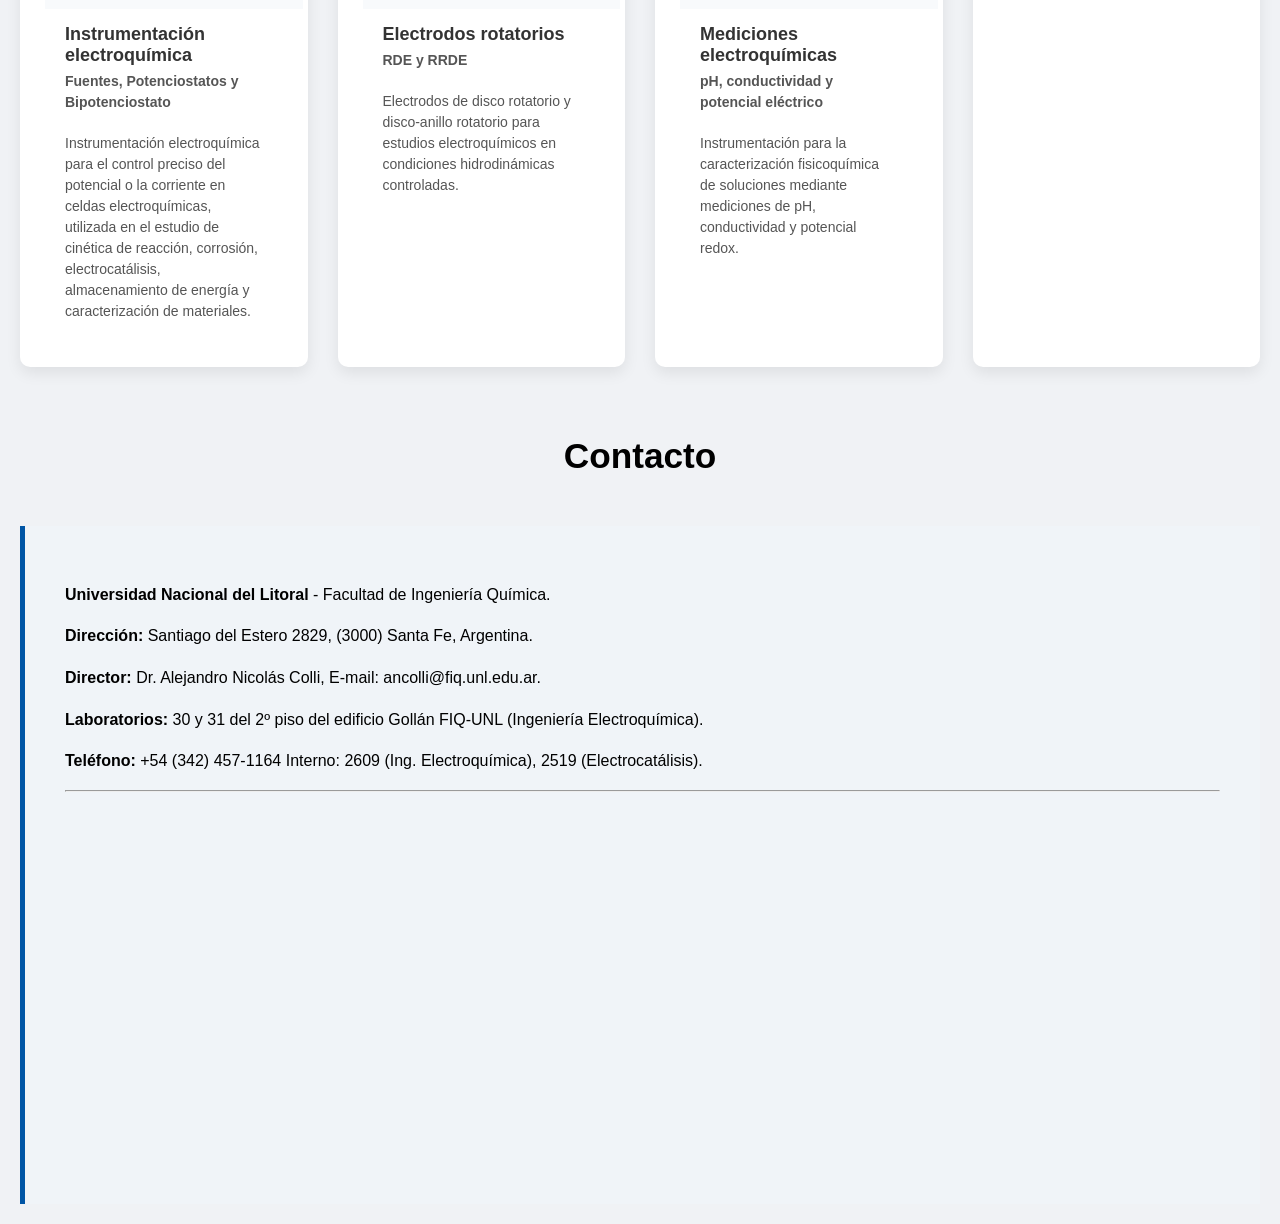
==== commit 91e776fa: "update" ====
--- a/index.html
+++ b/index.html
@@ -101,9 +101,17 @@
       <div class="timeline-item">
         <div class="timeline-date">2012</div>
         <div class="timeline-content">
-          <p>Dr. José Luis Fernández designado Director e Ing. José María Bisang Vicedirector (Res. C.D. N° 079), confirmando continuidad institucional.</p>
-        </div>
-      </div>
+          <p>Dr. José Luis Fernández designado Director e Ing. José María Bisang Vicedirector (Res. C.D. N° 079).</p>
+        </div>
+      </div>
+
+		<div class="timeline-item">
+        <div class="timeline-date">2026</div>
+        <div class="timeline-content">
+          <p>Dr. Alejandro Nicolás Colli designado Director (Res. C.D. N° 318), confirmando continuidad institucional.</p>
+        </div>
+      </div>
+
 
     </div>
   </div>
@@ -114,9 +122,15 @@
 
   <h2 class="section-title">Integrantes</h2>
 
+  <!-- =========================================================
+       INGENIERÍA ELECTROQUÍMICA
+       ========================================================= -->
+
+  <h3 class="subsection-title">Ingeniería Electroquímica</h3>
+
   <div class="integrantes-grid">
 
-    <!-- Integrante -->
+    <!-- José M. Bisang -->
     <article class="integrante-card">
       <img src="files/img/fotoJMB.jpg" alt="José M. Bisang">
 
@@ -124,23 +138,27 @@
         <h3>José M. Bisang</h3>
 
         <p class="cargo">
-          Ing. Químico<br> Investigador Principal AD-HONOREM (CONICET) <br>
+          Ing. Químico<br>
+          Investigador Principal AD-HONOREM (CONICET)<br>
           Profesor Asociado Retirado (FIQ-UNL)
         </p>
 
         <p class="area">
-          Ingeniería Electroquímica · Electroquímica Industrial
+          Ingeniería Electroquímica
         </p>
 
         <div class="links">
-          <a href="mailto:jbisang@fiq.unl.edu.ar">✉️ jbisang@fiq.unl.edu.ar</a>
-          <a href="https://bicyt.conicet.gov.ar/fichas/p/en/jose-maria-bisang" target="_blank">CV</a>
+          <a href="mailto:jbisang@fiq.unl.edu.ar">
+            ✉️ jbisang@fiq.unl.edu.ar
+          </a>
+          <a href="https://bicyt.conicet.gov.ar/fichas/p/en/jose-maria-bisang"
+             target="_blank">CV</a>
         </div>
       </div>
     </article>
 
 
-    <!-- Integrante -->
+    <!-- Alejandro Nicolás Colli -->
     <article class="integrante-card">
       <img src="files/img/fotoColli.jpg" alt="Alejandro Nicolás Colli">
 
@@ -148,25 +166,31 @@
         <h3>Alejandro Nicolás Colli</h3>
 
         <p class="cargo">
-          Dr. Ing. Química <br> Investigador Independiente (CONICET) <br>
+          Dr. Ing. Química<br>
+          Investigador Independiente (CONICET)<br>
           Profesor Adjunto (FIQ-UNL)
         </p>
 
         <p class="area">
-          Modelado Computacional · Reactores Electroquímicos Especiales
+          Ingeniería Electroquímica
         </p>
 
         <div class="links">
-          <a href="mailto:ancolli@fiq.unl.edu.ar">✉️ ancolli@fiq.unl.edu.ar</a>
-          <a href="https://bicyt.conicet.gov.ar/fichas/p/en/alejandro-nicolas-colli" target="_blank">CV</a>
-          <a href="https://scholar.google.com/citations?user=AKyOpQEAAAAJ&hl=es" target="_blank">Scholar</a>
-          <a href="https://www.linkedin.com/in/alejandro-nicol%C3%A1s-colli-9a165934/" target="_blank">LinkedIn</a>
+          <a href="mailto:ancolli@fiq.unl.edu.ar">
+            ✉️ ancolli@fiq.unl.edu.ar
+          </a>
+          <a href="https://bicyt.conicet.gov.ar/fichas/p/en/alejandro-nicolas-colli"
+             target="_blank">CV</a>
+          <a href="https://scholar.google.com/citations?user=AKyOpQEAAAAJ&hl=es"
+             target="_blank">Scholar</a>
+          <a href="https://www.linkedin.com/in/alejandro-nicol%C3%A1s-colli-9a165934/"
+             target="_blank">LinkedIn</a>
         </div>
       </div>
     </article>
 
 
-    <!-- Integrante -->
+    <!-- Omar González Pérez -->
     <article class="integrante-card">
       <img src="files/img/fotoOmar.jpg" alt="Omar González Pérez">
 
@@ -174,23 +198,26 @@
         <h3>Omar González Pérez</h3>
 
         <p class="cargo">
-          Dr. Ing. Química <br> Investigador Adjunto (CONICET)
+          Dr. Ing. Química<br>
+          Investigador Adjunto (CONICET)
         </p>
 
         <p class="area">
-          Ingeniería Electroquímica · Electrosíntesis Inorgánica
-        </p>
-
+          Ingeniería Electroquímica
+        </p>
 
         <div class="links">
-          <a href="mailto:oglezp@fiq.unl.edu.ar">✉️ oglezp@fiq.unl.edu.ar</a>
-          <a href="https://bicyt.conicet.gov.ar/fichas/p/en/omar-gonzalez-perez" target="_blank">CV</a>
+          <a href="mailto:oglezp@fiq.unl.edu.ar">
+            ✉️ oglezp@fiq.unl.edu.ar
+          </a>
+          <a href="https://bicyt.conicet.gov.ar/fichas/p/en/omar-gonzalez-perez"
+             target="_blank">CV</a>
         </div>
       </div>
     </article>
 
 
-    <!-- Integrante -->
+    <!-- Juan Pablo Fornes -->
     <article class="integrante-card">
       <img src="files/img/fotoJP.png" alt="Juan Pablo Fornes">
 
@@ -198,41 +225,189 @@
         <h3>Juan Pablo Fornes</h3>
 
         <p class="cargo">
-          Dr. Ing. Química <br>  Asesor Externo <br> Jefe de Producción (LIF S.E.) <br>
+          Dr. Ing. Química<br>
+          Asesor Externo<br>
+          Jefe de Producción (LIF S.E.)<br>
           Ayudante de Cátedra (FIQ-UNL)
         </p>
 
         <p class="area">
-          Ingeniería Electroquímica · Tratamiento de Efluentes
+          Ingeniería Electroquímica
         </p>
 
         <div class="links">
-          <a href="mailto:jpfornes@fiq.unl.edu.ar">✉️ jpfornes@fiq.unl.edu.ar</a>
+          <a href="mailto:jpfornes@fiq.unl.edu.ar">
+            ✉️ jpfornes@fiq.unl.edu.ar
+          </a>
           <a href="files/JPF.pdf" target="_blank">CV</a>
-          <a href="https://scholar.google.com/citations?user=58MjbLQAAAAJ&hl=es" target="_blank">Scholar</a>
-          <a href="https://www.linkedin.com/in/juan-pablo-fornes-07b4b155/" target="_blank">LinkedIn</a>
+          <a href="https://scholar.google.com/citations?user=58MjbLQAAAAJ&hl=es"
+             target="_blank">Scholar</a>
+          <a href="https://www.linkedin.com/in/juan-pablo-fornes-07b4b155/"
+             target="_blank">LinkedIn</a>
         </div>
       </div>
     </article>
 
   </div>
+
+
+  <!-- =========================================================
+       ELECTROCATÁLISIS
+       ========================================================= -->
+
+  <h3 class="subsection-title">Electrocatálisis</h3>
+
+  <div class="integrantes-grid">
+
+    <!-- José Luis Fernández -->
+    <article class="integrante-card">
+      <img src="files/img/fotoJLF.png" alt="José Luis Fernández">
+
+      <div class="integrante-info">
+        <h3>José Luis Fernández</h3>
+
+        <p class="cargo">
+          Investigador Principal (CONICET)<br>
+          Profesor Adjunto (FIQ-UNL)
+        </p>
+
+        <p class="area">
+          Electrocatálisis
+        </p>
+
+        <div class="links">
+          <a href="mailto:jlfernan@fiq.unl.edu.ar">
+            ✉️ jlfernan@fiq.unl.edu.ar
+          </a>
+          <a href="https://bicyt.conicet.gov.ar/fichas/p/en/jose-luis-fernandez"
+             target="_blank">CV</a>
+        </div>
+      </div>
+    </article>
+
+
+    <!-- María de los Ángeles Montero -->
+    <article class="integrante-card">
+      <img src="files/img/fotoAngeles.png" alt="María de los Ángeles Montero">
+
+      <div class="integrante-info">
+        <h3>María de los Ángeles Montero</h3>
+
+        <p class="cargo">
+          Investigadora Adjunta (CONICET)<br>
+          Jefa de Trabajos Prácticos (FIQ-UNL)
+        </p>
+
+        <p class="area">
+          Electrocatálisis
+        </p>
+
+        <div class="links">
+          <a href="mailto:mmontero@fiq.unl.edu.ar">
+            ✉️ mmontero@fiq.unl.edu.ar
+          </a>
+          <a href="https://bicyt.conicet.gov.ar/fichas/p/en/maria-de-los-angeles-montero"
+             target="_blank">CV</a>
+        </div>
+      </div>
+    </article>
+
+
+    <!-- Abel César Chialvo -->
+    <article class="integrante-card">
+      <img src="files/img/fotoAbel.png" alt="Abel César Chialvo">
+
+      <div class="integrante-info">
+        <h3>Abel César Chialvo</h3>
+
+        <p class="cargo">
+          Investigador Superior Ad-Honorem (CONICET)<br>
+          Profesor Titular (FIQ-UNL)
+        </p>
+
+        <p class="area">
+          Electrocatálisis · Termodinámica de Soluciones
+        </p>
+
+        <div class="links">
+          <a href="mailto:achialvo@fiq.unl.edu.ar">
+            ✉️ achialvo@fiq.unl.edu.ar
+          </a>
+          <a href="https://bicyt.conicet.gov.ar/fichas/p/en/abel-cesar-chialvo"
+             target="_blank">CV</a>
+        </div>
+      </div>
+    </article>
+
+
+    <!-- María Rosa Gennero -->
+    <article class="integrante-card">
+      <img src="files/img/fotomarosa.png" alt="María Rosa Gennero">
+
+      <div class="integrante-info">
+        <h3>María Rosa Gennero</h3>
+
+        <p class="cargo">
+          Investigadora Principal Ad-Honorem (CONICET)<br>
+          Profesora Asociada (FIQ-UNL)
+        </p>
+
+        <p class="area">
+          Electrocatálisis · Termodinámica de Soluciones
+        </p>
+
+        <div class="links">
+          <a href="mailto:mchialvo@fiq.unl.edu.ar">
+            ✉️ mchialvo@fiq.unl.edu.ar
+          </a>
+          <a href="https://bicyt.conicet.gov.ar/fichas/p/en/maria-rosa-gennero"
+             target="_blank">CV</a>
+        </div>
+      </div>
+    </article>
+
+  </div>
+
 </section>
-
-
-
 
 
 <section id="docencia">
 <h2 class="section-title">Docencia</h2>
+
+<!-- Grado -->
+<h3 class="subsection-title">Grado</h3>
 
 <div class="cards">
 
 <a href="corrosion.html" class="card-link">
 <div class="card">
 <h3>Degradación, Corrosión y Protección de Materiales</h3>
-<p>Asignatura obligatoria para Ingeniería en Materiales y optativa para Ingeniería Química orientada al estudio de los mecanismos de degradación de materiales y sus estrategias de protección electroquímica.</p>
+<p>Asignatura obligatoria para Ingeniería en Materiales y optativa para Ingeniería Química, orientada al estudio de los mecanismos de degradación de materiales y sus estrategias de protección electroquímica.</p>
 </div>
 </a>
+
+<div class="card">
+<h3>Fisicoquímica I</h3>
+<p>Asignatura de la Licenciatura en Química, centrada en los fundamentos fisicoquímicos necesarios para el estudio de los sistemas químicos y sus transformaciones.</p>
+</div>
+
+<div class="card">
+<h3>Fisicoquímica II</h3>
+<p>Asignatura de la Licenciatura en Química, orientada al estudio de los principios fisicoquímicos y sus aplicaciones a sistemas químicos y electroquímicos.</p>
+</div>
+
+<div class="card">
+<h3>Técnicas Analíticas Avanzadas</h3>
+<p>Asignatura de la Licenciatura en Química, dedicada al estudio y aplicación de técnicas analíticas avanzadas para la caracterización y análisis de sistemas químicos.</p>
+</div>
+
+</div>
+
+
+<!-- Posgrado -->
+<h3 class="subsection-title">Posgrado</h3>
+
+<div class="cards">
 
 <a href="ingElectro.html" class="card-link">
 <div class="card">
@@ -241,9 +416,14 @@
 </div>
 </a>
 
-</div>
+<div class="card">
+<h3>Técnicas Electroquímicas – Fundamentos y Aplicaciones</h3>
+<p>Curso de posgrado dedicado a los fundamentos de las principales técnicas electroquímicas y sus aplicaciones en el estudio y caracterización de sistemas electroquímicos.</p>
+</div>
+
+</div>
+
 </section>
-
 
 
 <section id="servicios">
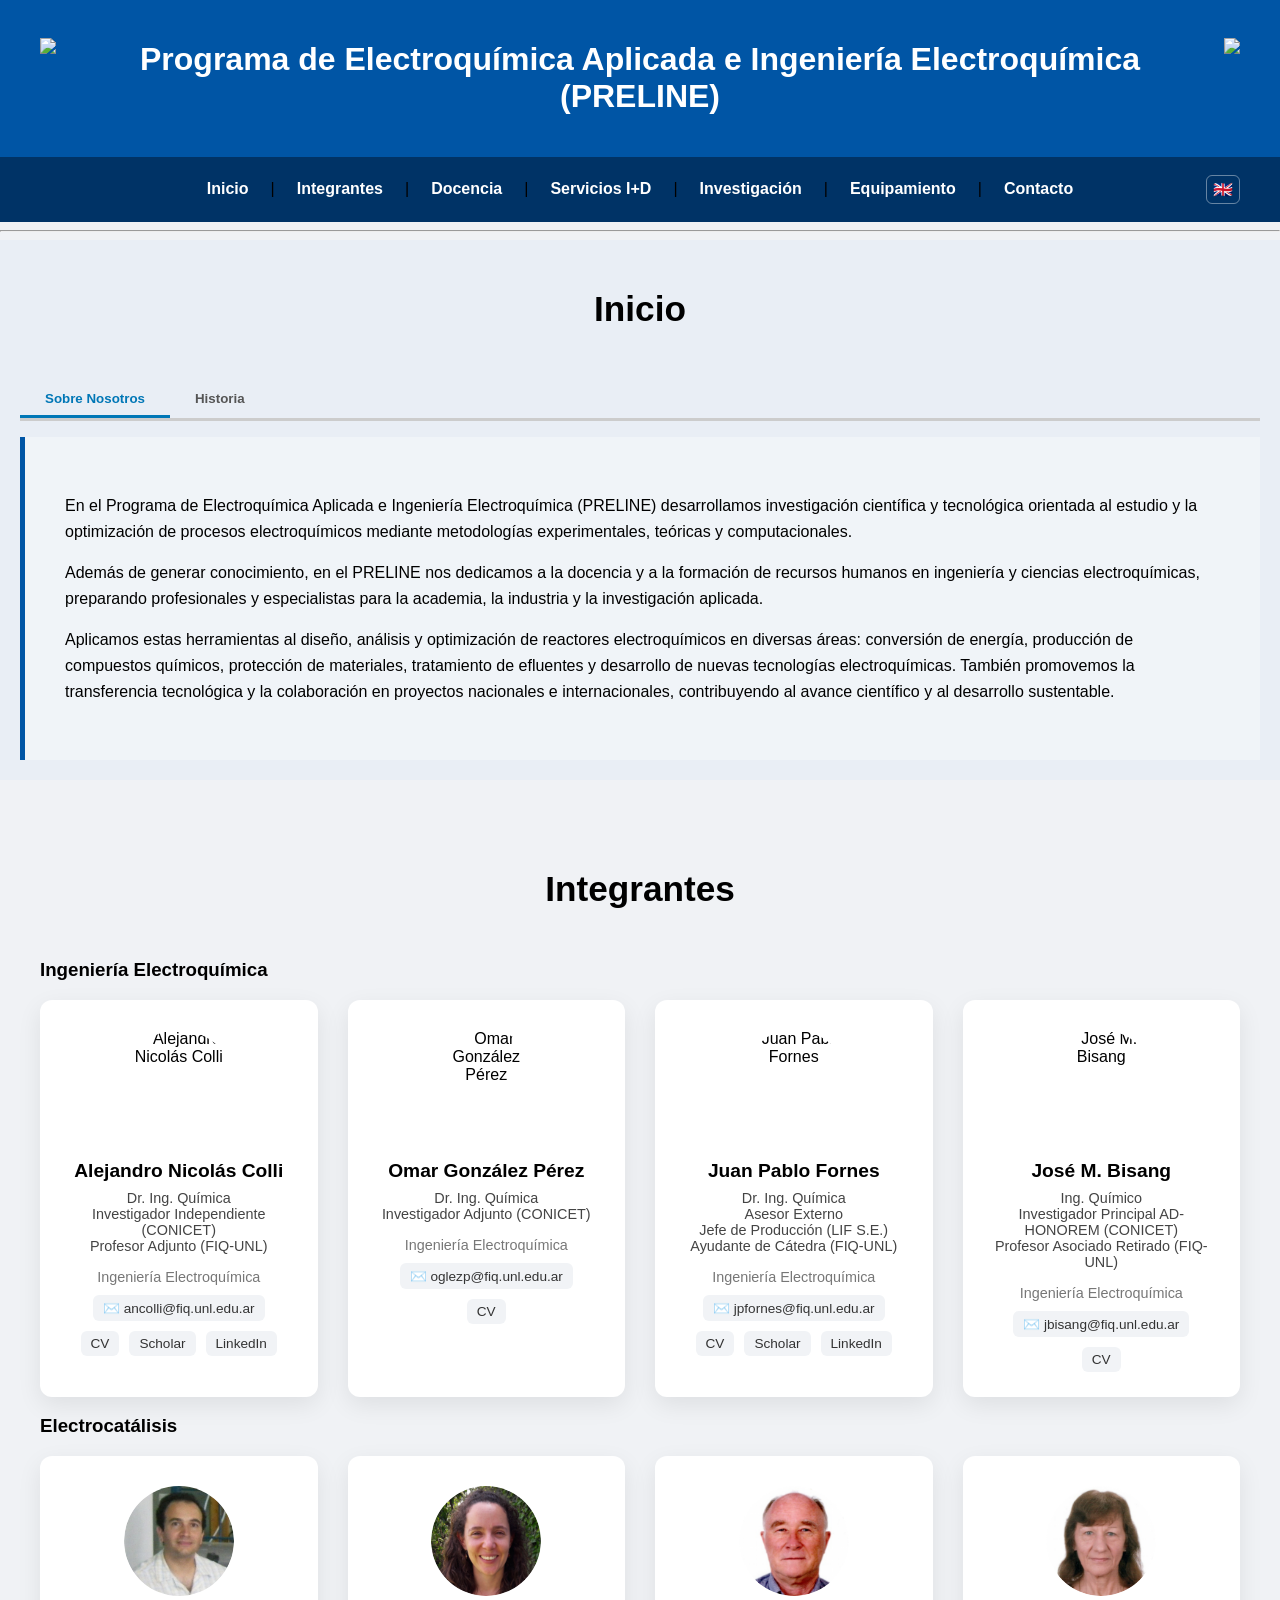
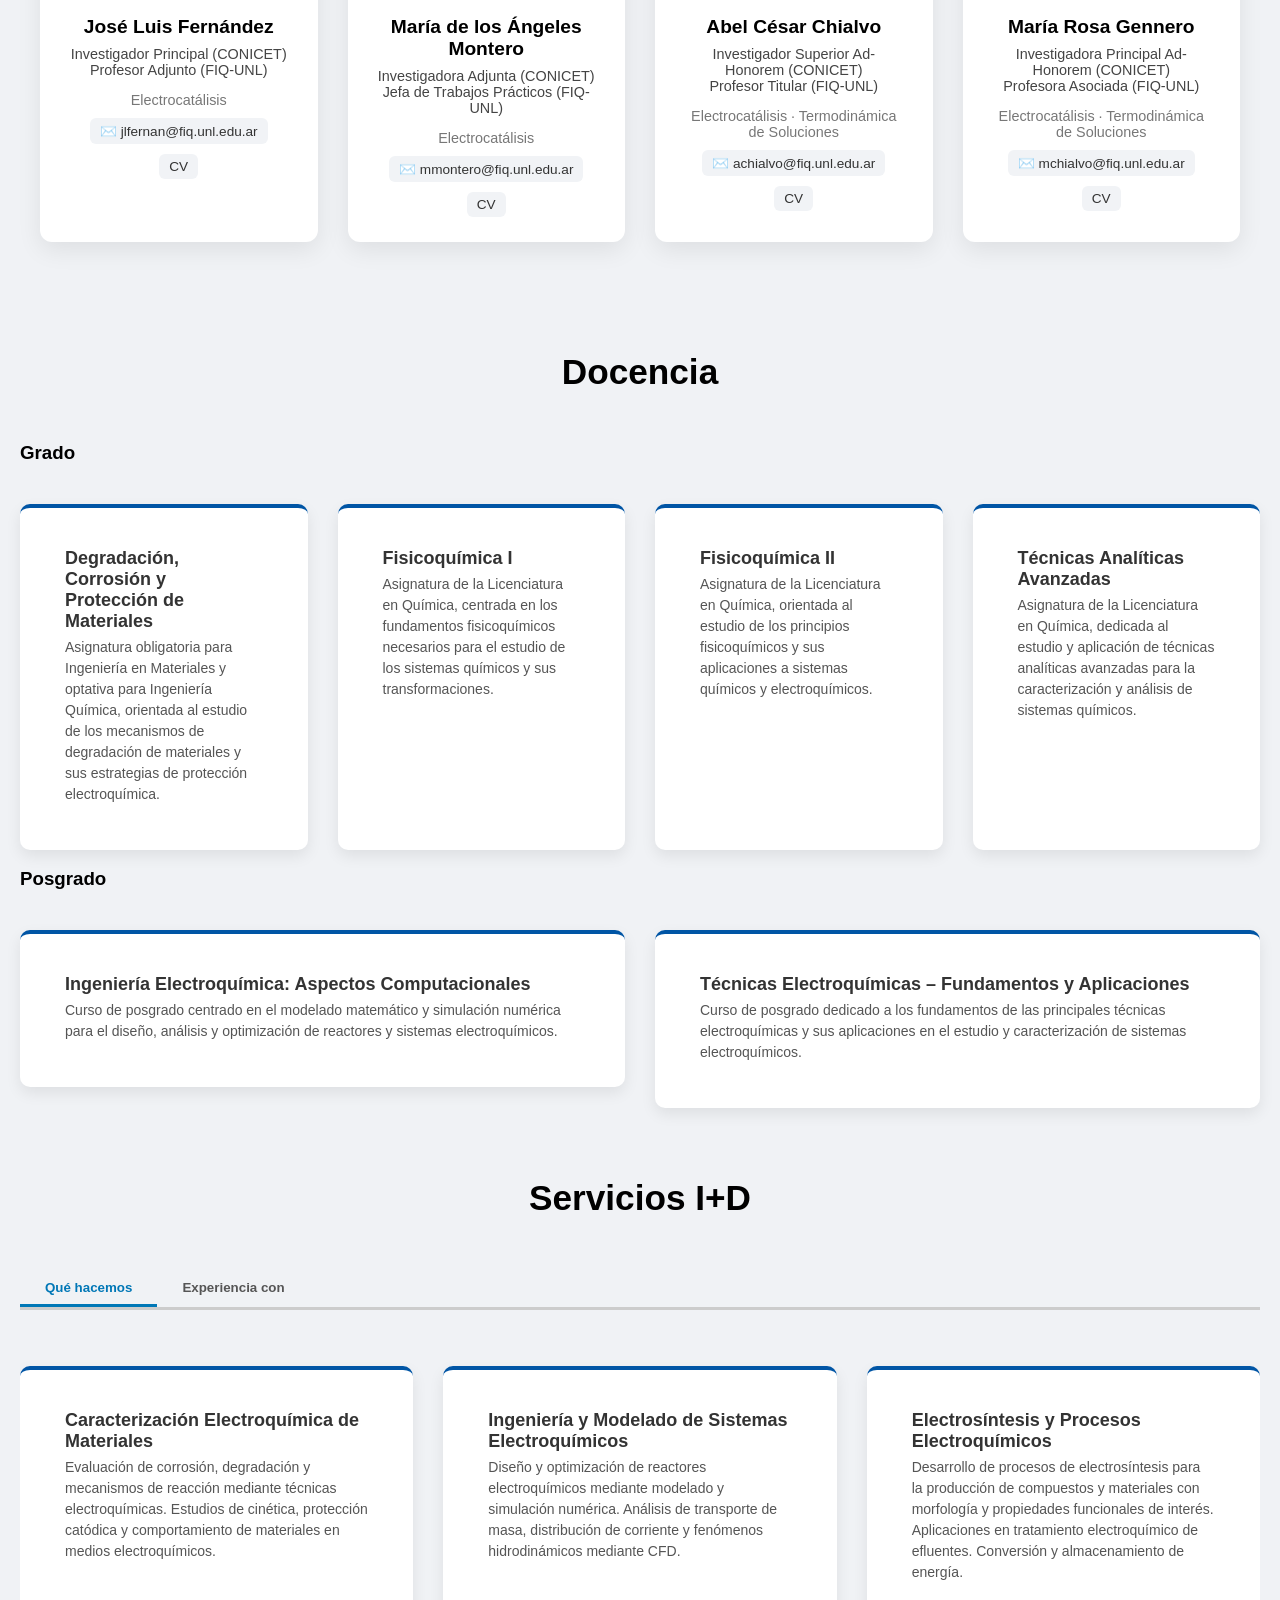
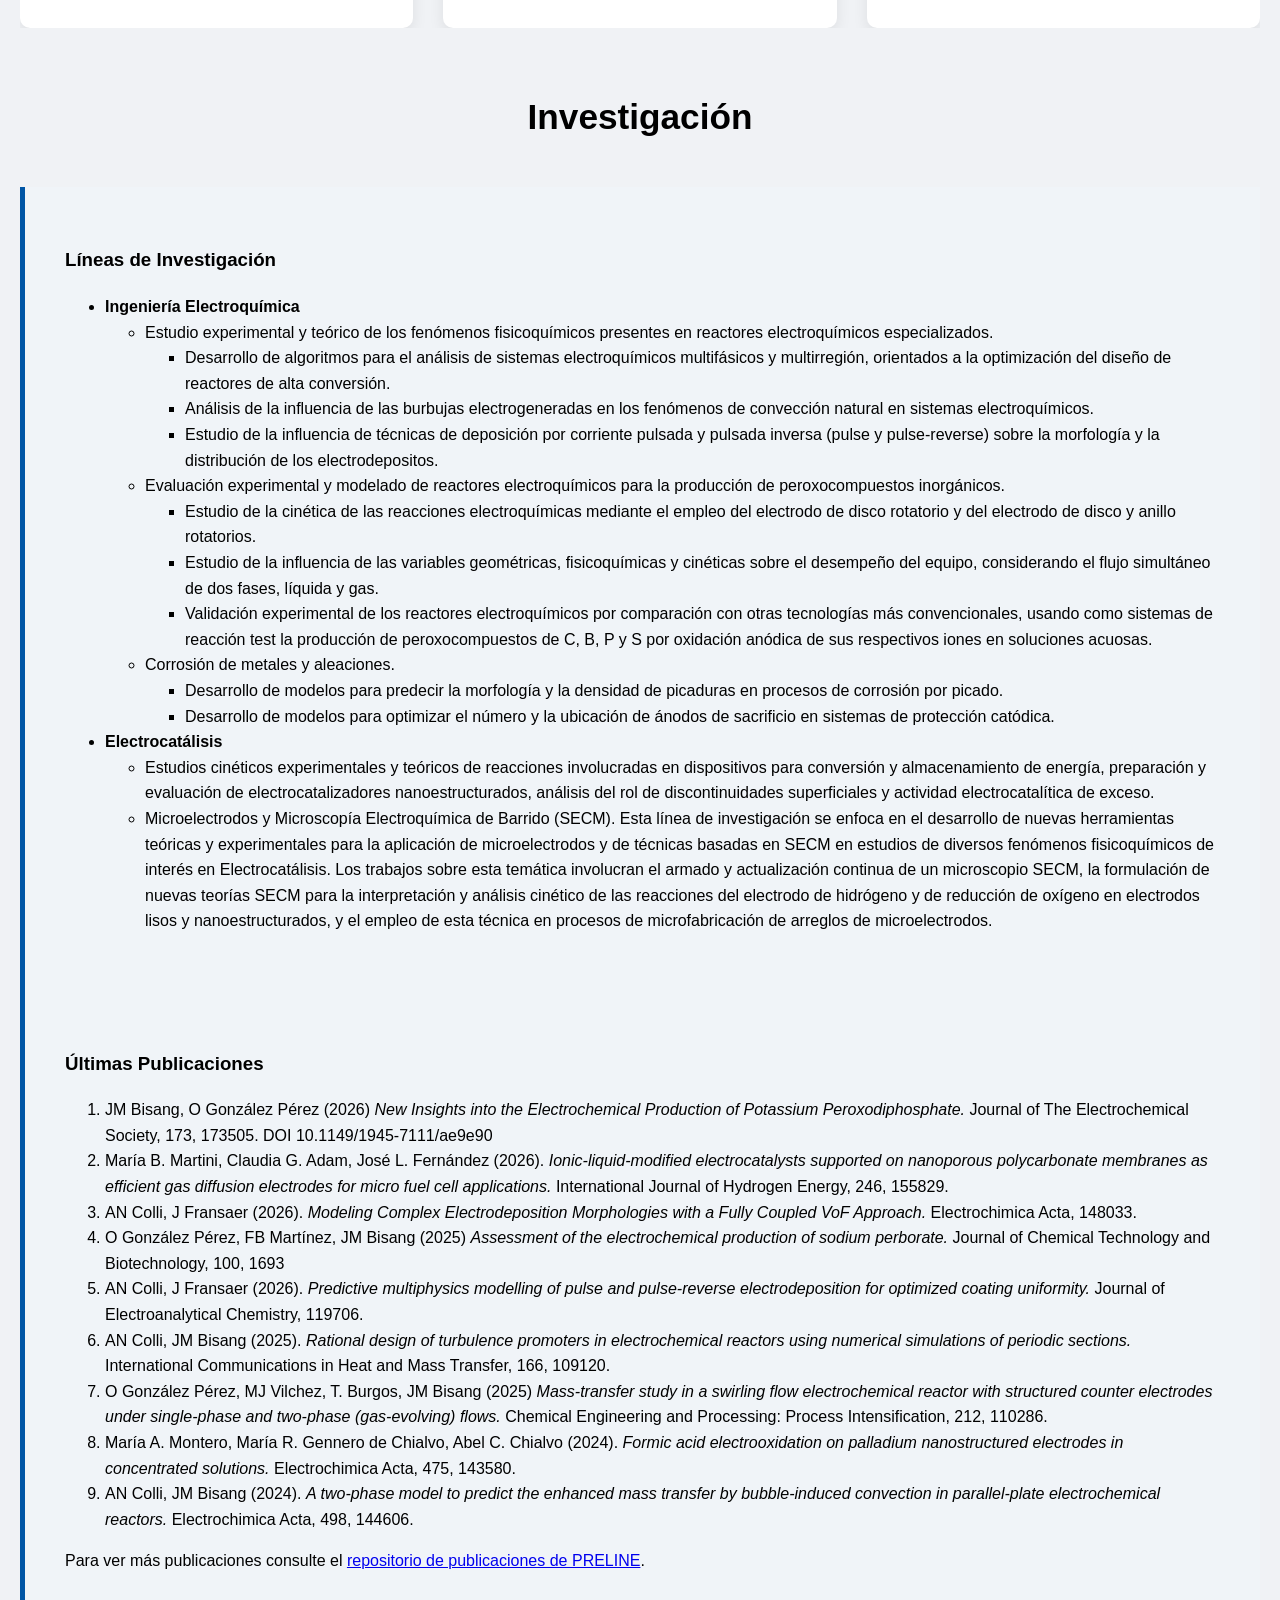
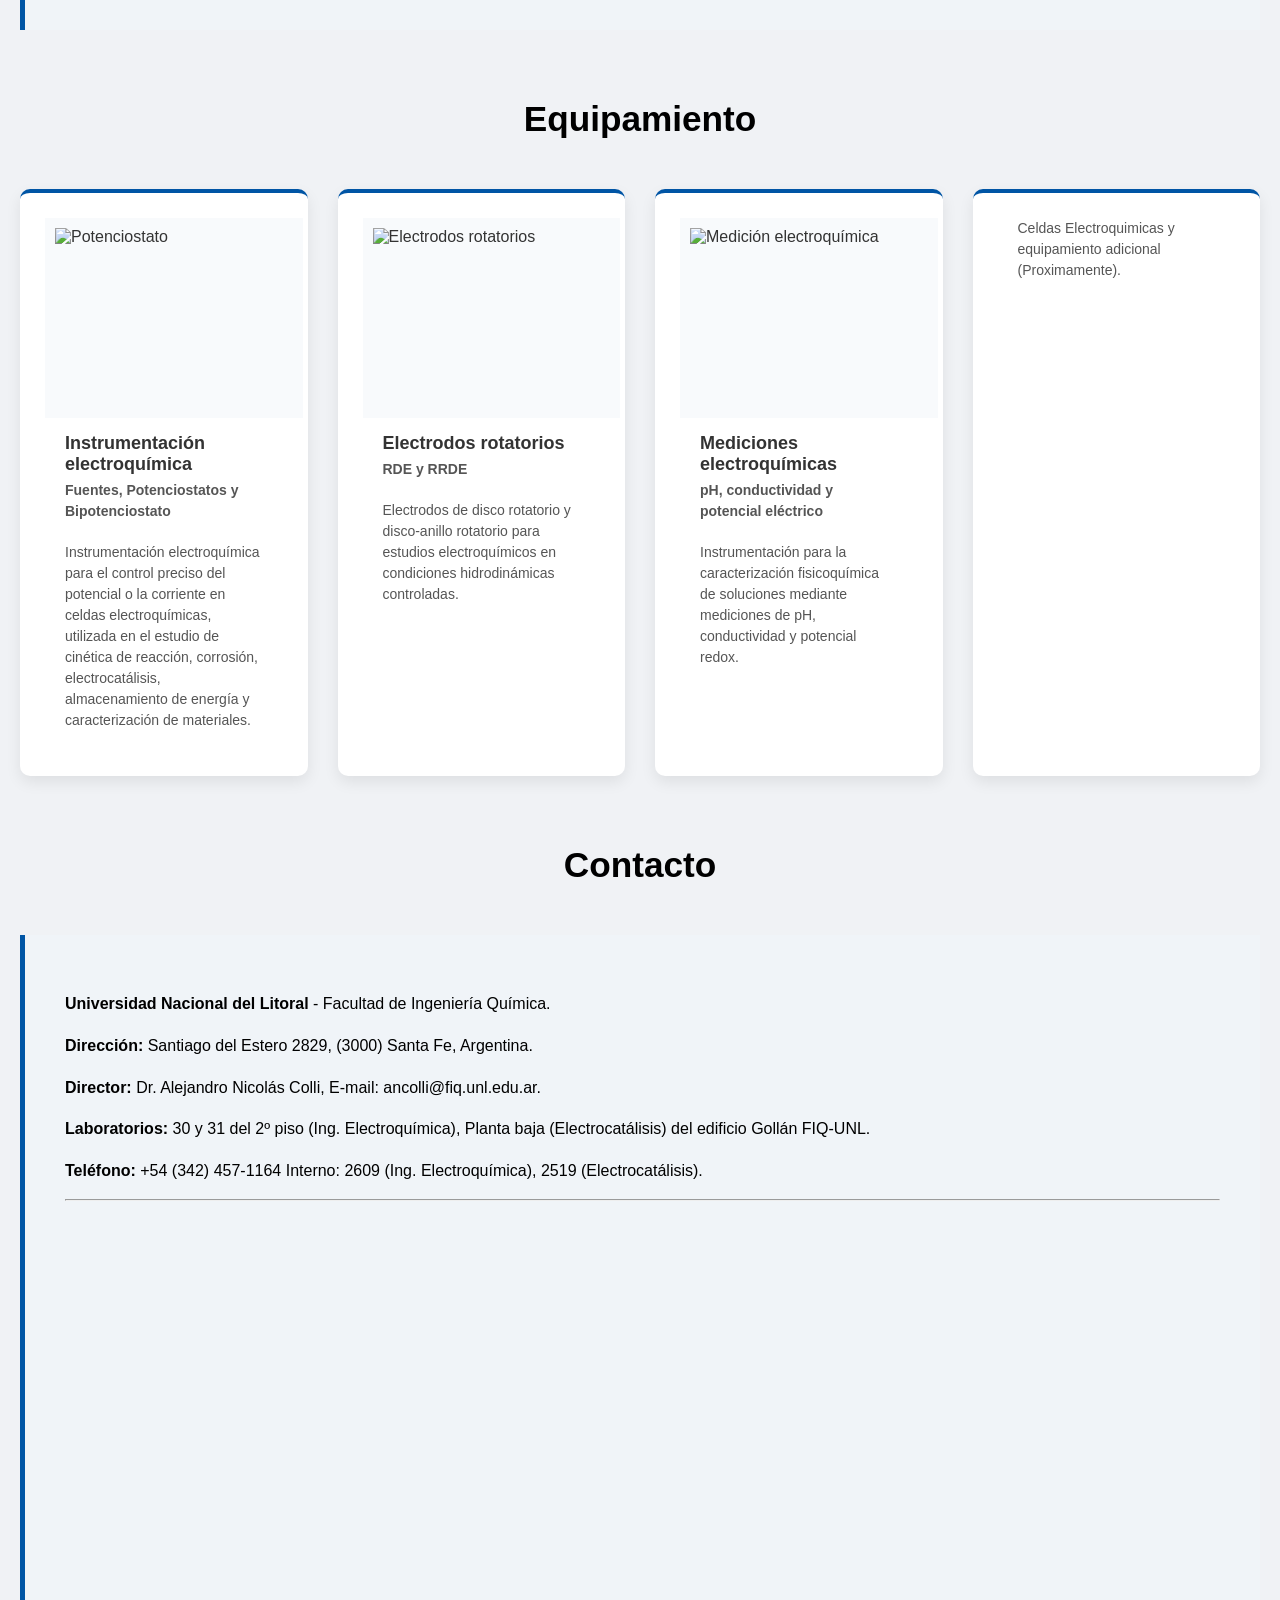
==== commit 4b163f4d: "update" ====
--- a/index.html
+++ b/index.html
@@ -1,6 +1,19 @@
 <!DOCTYPE html>
 <html>
 <head>
+
+<!-- Google tag (gtag.js) -->
+<script async src="https://www.googletagmanager.com/gtag/js?id=G-3TN60GG6SZ"></script>
+<script>
+  window.dataLayer = window.dataLayer || [];
+  function gtag(){dataLayer.push(arguments);}
+  gtag('js', new Date());
+
+  gtag('config', 'G-3TN60GG6SZ');
+</script>
+
+
+
 <meta charset="UTF-8">
 <meta name="description" content="PRELINE es un programa de electroquímica aplicada e ingeniería electroquímica de la facultad de Ingeniería Química (FIQ) de la Universidad Nacional del Litoral (UNL) donde se hace investigación, se dictan cursos de grado y posgrado y se forman recuros humanos.">
 <title>Programa de Electroquímica Aplicada e Ingeniería Electroquímica (PRELINE)</title>
@@ -130,35 +143,7 @@
 
   <div class="integrantes-grid">
 
-    <!-- José M. Bisang -->
-    <article class="integrante-card">
-      <img src="files/img/fotoJMB.jpg" alt="José M. Bisang">
-
-      <div class="integrante-info">
-        <h3>José M. Bisang</h3>
-
-        <p class="cargo">
-          Ing. Químico<br>
-          Investigador Principal AD-HONOREM (CONICET)<br>
-          Profesor Asociado Retirado (FIQ-UNL)
-        </p>
-
-        <p class="area">
-          Ingeniería Electroquímica
-        </p>
-
-        <div class="links">
-          <a href="mailto:jbisang@fiq.unl.edu.ar">
-            ✉️ jbisang@fiq.unl.edu.ar
-          </a>
-          <a href="https://bicyt.conicet.gov.ar/fichas/p/en/jose-maria-bisang"
-             target="_blank">CV</a>
-        </div>
-      </div>
-    </article>
-
-
-    <!-- Alejandro Nicolás Colli -->
+   <!-- Alejandro Nicolás Colli -->
     <article class="integrante-card">
       <img src="files/img/fotoColli.jpg" alt="Alejandro Nicolás Colli">
 
@@ -248,8 +233,35 @@
       </div>
     </article>
 
-  </div>
-
+  
+   <!-- José M. Bisang -->
+    <article class="integrante-card">
+      <img src="files/img/fotoJMB.jpg" alt="José M. Bisang">
+
+      <div class="integrante-info">
+        <h3>José M. Bisang</h3>
+
+        <p class="cargo">
+          Ing. Químico<br>
+          Investigador Principal AD-HONOREM (CONICET)<br>
+          Profesor Asociado Retirado (FIQ-UNL)
+        </p>
+
+        <p class="area">
+          Ingeniería Electroquímica
+        </p>
+
+        <div class="links">
+          <a href="mailto:jbisang@fiq.unl.edu.ar">
+            ✉️ jbisang@fiq.unl.edu.ar
+          </a>
+          <a href="https://bicyt.conicet.gov.ar/fichas/p/en/jose-maria-bisang"
+             target="_blank">CV</a>
+        </div>
+      </div>
+    </article>
+
+</div>
 
   <!-- =========================================================
        ELECTROCATÁLISIS
@@ -609,42 +621,76 @@
 <h2 class="section-title">Investigación</h2>
 
 
-  <!-- Líneas de investigación -->
-  <div class="sobre-texto">
-    <h3>Líneas de Investigación</h3>
-    <ul>
-	<li>Estudio experimental y teórico de los fenómenos fisicoquímicos presentes en reactores electroquímicos especializados.</li>
-	<ul>
-	    <li>Desarrollo de algoritmos para el análisis de sistemas electroquímicos multifásicos y multirregión, orientados a la optimización del diseño de reactores de alta conversión.</li>
-	    
-	    <li>Análisis de la influencia de las burbujas electrogeneradas en los fenómenos de convección natural en sistemas electroquímicos.</li>
-	    
-	    <li>Estudio de la influencia de técnicas de deposición por corriente pulsada y pulsada inversa (pulse y pulse-reverse) sobre la morfología y la distribución de los electrodepositos.</li>
-	</ul>
-
-      <li>Evaluación experimental y modelado de reactores electroquímicos para la producción de peroxocompuestos inorgánicos.</li>
-      
+<!-- Líneas de investigación -->
+
+<div class="sobre-texto">
+  <h3>Líneas de Investigación</h3>
+
+  <ul>
+    <li>
+      <strong>Ingeniería Electroquímica</strong>
       <ul>
-	    <li>Estudio de la cinética de las reacciones electroquímicas mediante el empleo del electrodo de disco rotatorio y del electrodo de disco y 
-anillo rotatorios.</li>
-	    <li>Estudio de la influencia de las variables geométricas, fisicoquímicas y cinéticas sobre el desempeño del equipo, considerando 
-el flujo simultáneo de dos fases, líquida y gas.</li>
-	    <li>Validación experimental de los reactores electroquímicos por comparación con otras tecnologías más convencionales, usando como sistemas de reacción test la producción de peroxocompuestos de C, B, P y S por oxidación anódica de sus respectivos iones en soluciones acuosas.</li>
+        <li>Estudio experimental y teórico de los fenómenos fisicoquímicos presentes en reactores electroquímicos especializados.
+          <ul>
+            <li>Desarrollo de algoritmos para el análisis de sistemas electroquímicos multifásicos y multirregión, orientados a la optimización del diseño de reactores de alta conversión.</li>
+
+        <li>Análisis de la influencia de las burbujas electrogeneradas en los fenómenos de convección natural en sistemas electroquímicos.</li>
+        
+        <li>Estudio de la influencia de técnicas de deposición por corriente pulsada y pulsada inversa (pulse y pulse-reverse) sobre la morfología y la distribución de los electrodepositos.</li>
       </ul>
-      
-      <li>Corrosión de metales y aleaciones.</li>
-	<ul>
-	    <li>Desarrollo de modelos para predecir la morfología y la densidad de picaduras en procesos de corrosión por picado.</li>
-	    <li>Desarrollo de modelos para optimizar el número y la ubicación de ánodos de sacrificio en sistemas de protección catódica.</li>
-	</ul>
-      
-     </ul>
-  </div>
+    </li>
+
+    <li>Evaluación experimental y modelado de reactores electroquímicos para la producción de peroxocompuestos inorgánicos.
+      <ul>
+        <li>Estudio de la cinética de las reacciones electroquímicas mediante el empleo del electrodo de disco rotatorio y del electrodo de disco y anillo rotatorios.</li>
+        
+        <li>Estudio de la influencia de las variables geométricas, fisicoquímicas y cinéticas sobre el desempeño del equipo, considerando el flujo simultáneo de dos fases, líquida y gas.</li>
+        
+        <li>Validación experimental de los reactores electroquímicos por comparación con otras tecnologías más convencionales, usando como sistemas de reacción test la producción de peroxocompuestos de C, B, P y S por oxidación anódica de sus respectivos iones en soluciones acuosas.</li>
+      </ul>
+    </li>
+
+    <li>Corrosión de metales y aleaciones.
+      <ul>
+        <li>Desarrollo de modelos para predecir la morfología y la densidad de picaduras en procesos de corrosión por picado.</li>
+        
+        <li>Desarrollo de modelos para optimizar el número y la ubicación de ánodos de sacrificio en sistemas de protección catódica.</li>
+      </ul>
+    </li>
+  </ul>
+</li>
+
+<li>
+  <strong>Electrocatálisis</strong>
+  <ul>
+    <li>Estudios cinéticos experimentales y teóricos de reacciones involucradas en dispositivos para conversión y almacenamiento de energía, preparación y evaluación de electrocatalizadores nanoestructurados, análisis del rol de discontinuidades superficiales y actividad electrocatalítica de exceso.</li>
+
+    <li>Microelectrodos y Microscopía Electroquímica de Barrido (SECM). Esta línea de investigación se enfoca en el desarrollo de nuevas herramientas teóricas y experimentales para la aplicación de microelectrodos y de técnicas basadas en SECM en estudios de diversos fenómenos fisicoquímicos de interés en Electrocatálisis. Los trabajos sobre esta temática involucran el armado y actualización continua de un microscopio SECM, la formulación de nuevas teorías SECM para la interpretación y análisis cinético de las reacciones del electrodo de hidrógeno y de reducción de oxígeno en electrodos lisos y nanoestructurados, y el empleo de esta técnica en procesos de microfabricación de arreglos de microelectrodos.</li>
+  </ul>
+</li>
+
+
+  </ul>
+</div>
+
 
   <!-- Publicaciones destacadas -->
 <div class="sobre-texto">
   <h3>Últimas Publicaciones</h3>
   <ol>
+    
+    <li>
+      JM Bisang, O González Pérez (2026)
+      <em>New Insights into the Electrochemical Production of Potassium Peroxodiphosphate.</em> 
+      Journal of The Electrochemical Society, 173, 173505. DOI 10.1149/1945-7111/ae9e90
+    </li>
+    
+    <li>
+      María B. Martini, Claudia G. Adam, José L. Fernández (2026). 
+      <em>Ionic-liquid-modified electrocatalysts supported on nanoporous polycarbonate membranes as efficient gas diffusion electrodes for micro fuel cell applications.</em> 
+      International Journal of Hydrogen Energy, 246, 155829.
+    </li>
+    
     <li>
       AN Colli, J Fransaer (2026). 
       <em>Modeling Complex Electrodeposition Morphologies with a Fully Coupled VoF Approach.</em> 
@@ -670,6 +716,12 @@
       <em>Mass-transfer study in a swirling flow electrochemical reactor with structured counter electrodes under single-phase and two-phase (gas-evolving) flows.</em> 
       Chemical Engineering and Processing: Process Intensification, 212, 110286.
     </li>
+        <li>
+       María A. Montero, María R. Gennero de Chialvo, Abel C. Chialvo  (2024). 
+      <em>Formic acid electrooxidation on palladium nanostructured electrodes in concentrated solutions.</em> 
+      Electrochimica Acta, 475, 143580.
+    </li>
+    
     <li>
       AN Colli, JM Bisang (2024). 
       <em>A two-phase model to predict the enhanced mass transfer by bubble-induced convection in parallel-plate electrochemical reactors.</em> 
@@ -753,7 +805,7 @@
     <p><strong>Universidad Nacional del Litoral</strong> - Facultad de Ingeniería Química.</p>
     <p><strong>Dirección:</strong> Santiago del Estero 2829, (3000) Santa Fe, Argentina.</p>
     <p><strong>Director:</strong> Dr. Alejandro Nicolás Colli, E-mail: ancolli@fiq.unl.edu.ar.</p>
-    <p><strong>Laboratorios:</strong> 30 y 31 del 2º piso del edificio Gollán FIQ-UNL (Ingeniería Electroquímica). </p>
+    <p><strong>Laboratorios:</strong> 30 y 31 del 2º piso (Ing. Electroquímica), Planta baja (Electrocatálisis) del edificio Gollán FIQ-UNL. </p>
     <p><strong>Teléfono:</strong> +54 (342) 457-1164 Interno: 2609 (Ing. Electroquímica), 2519 (Electrocatálisis).</p>
 
     <hr>
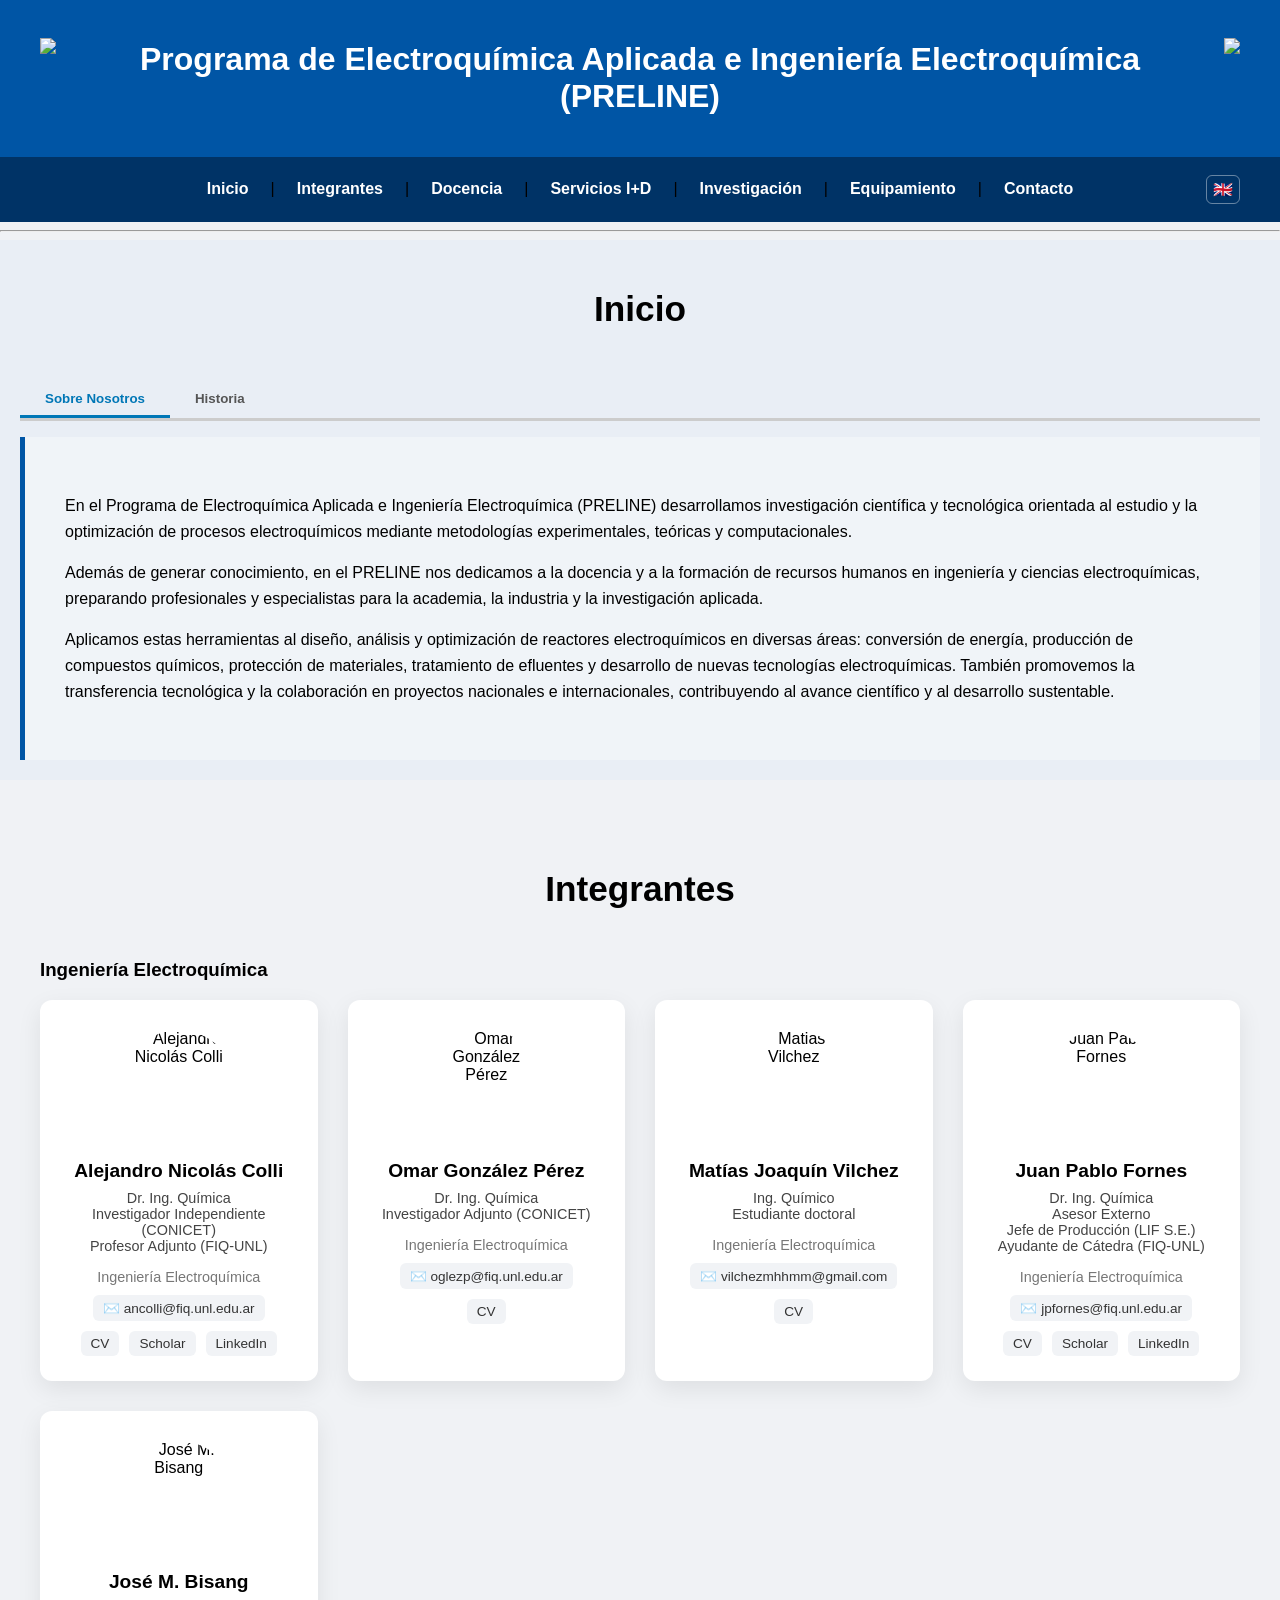
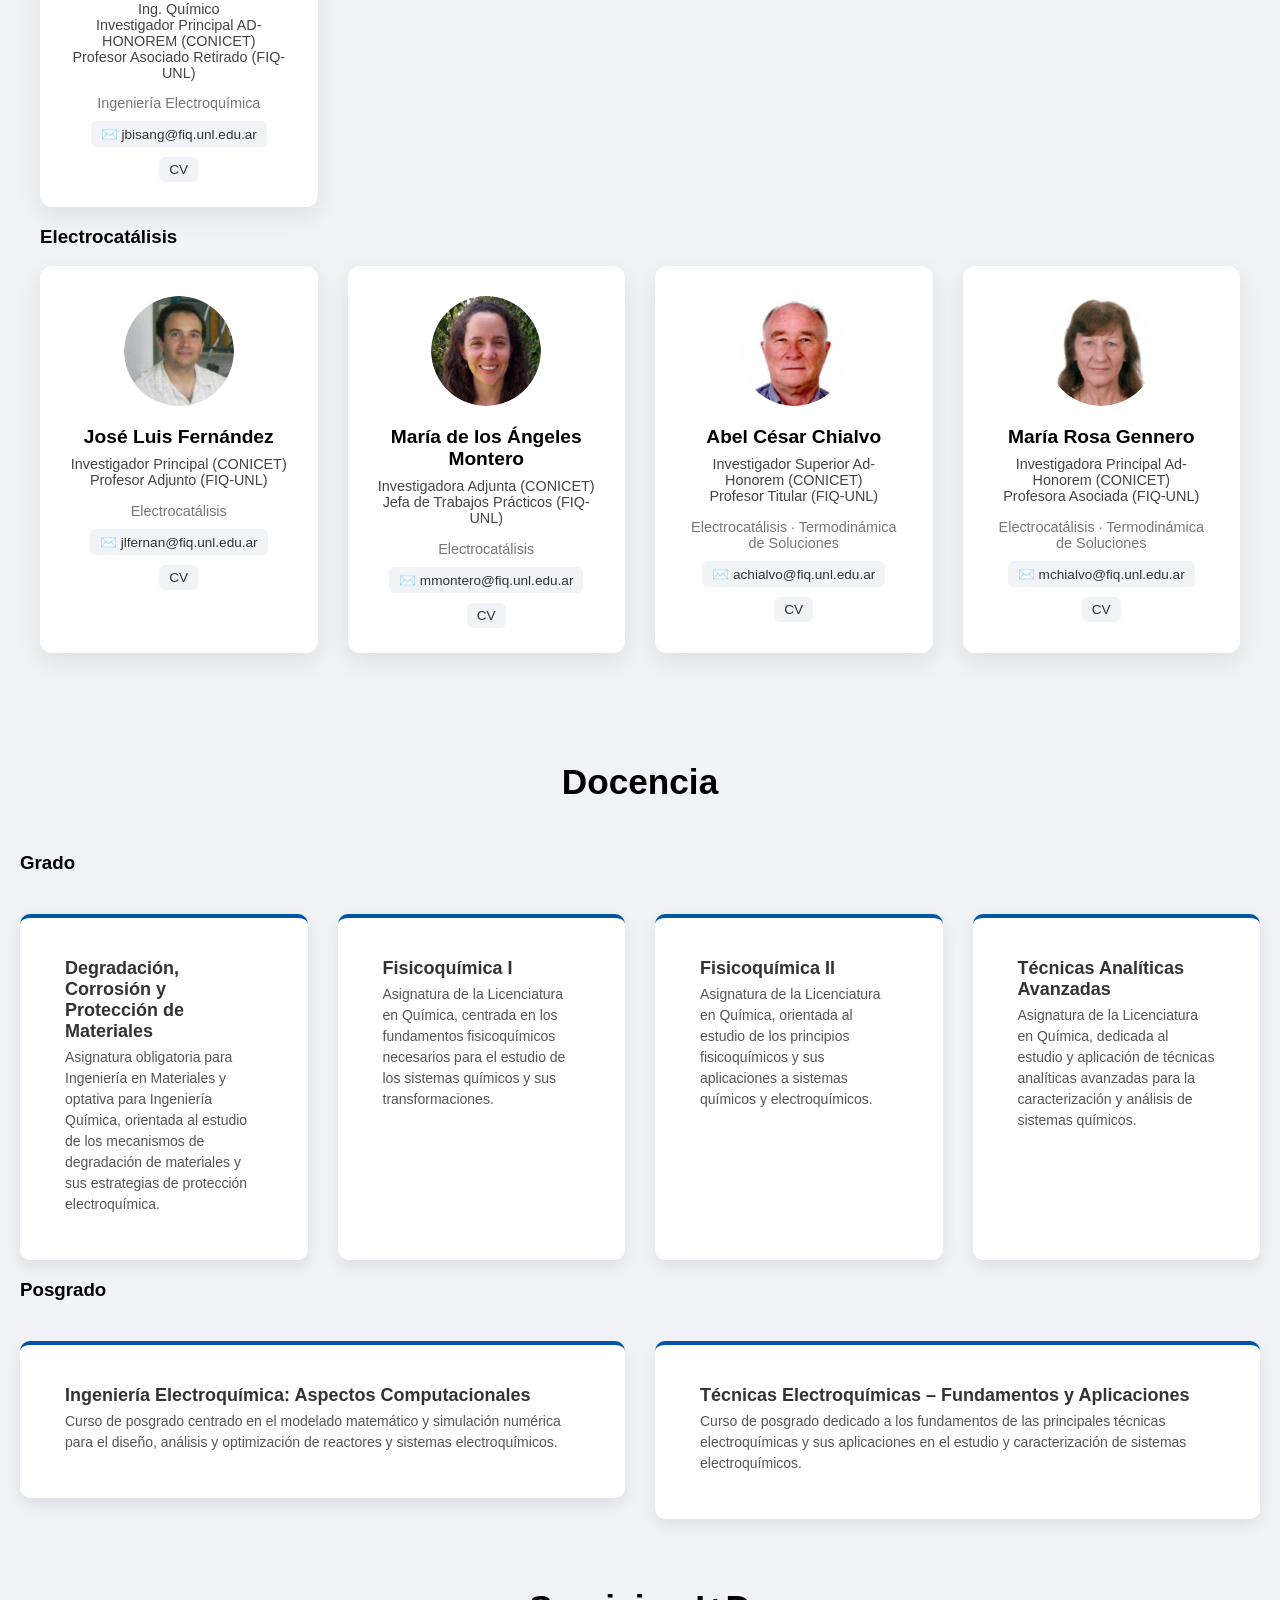
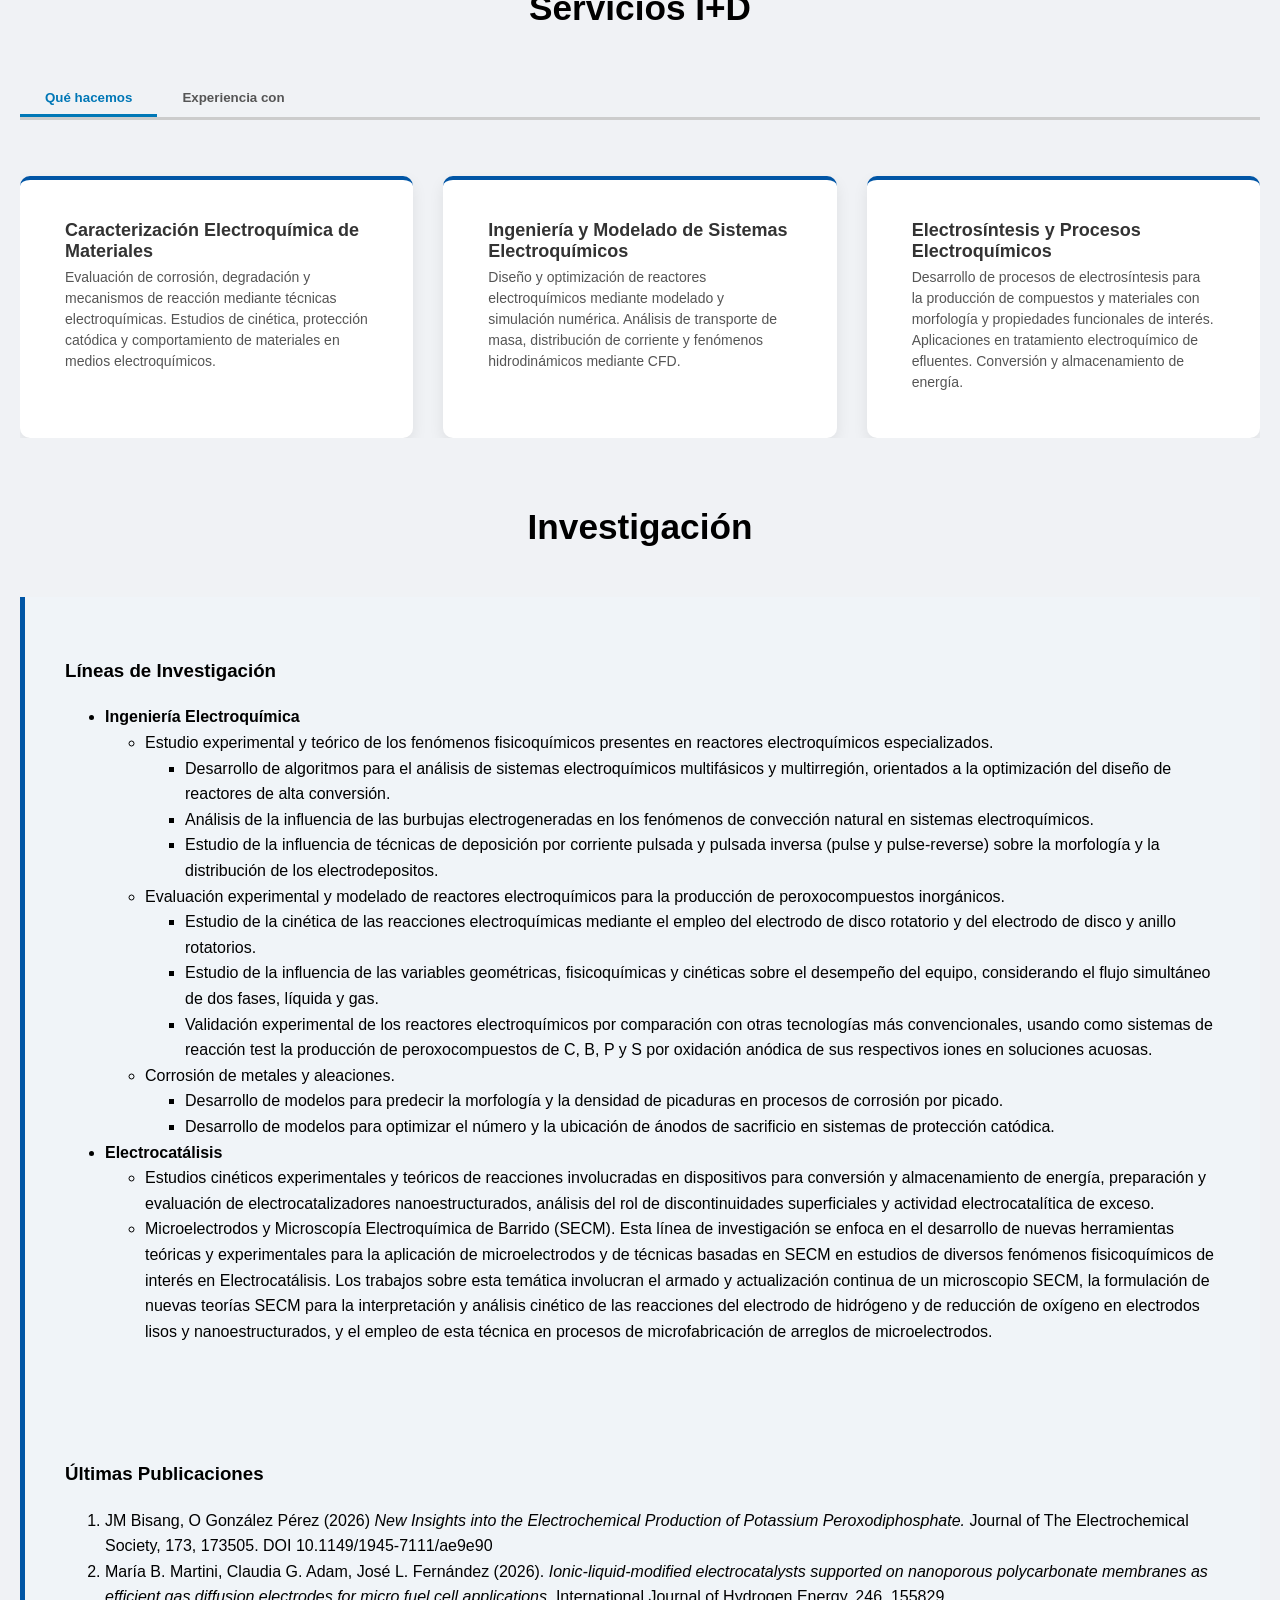
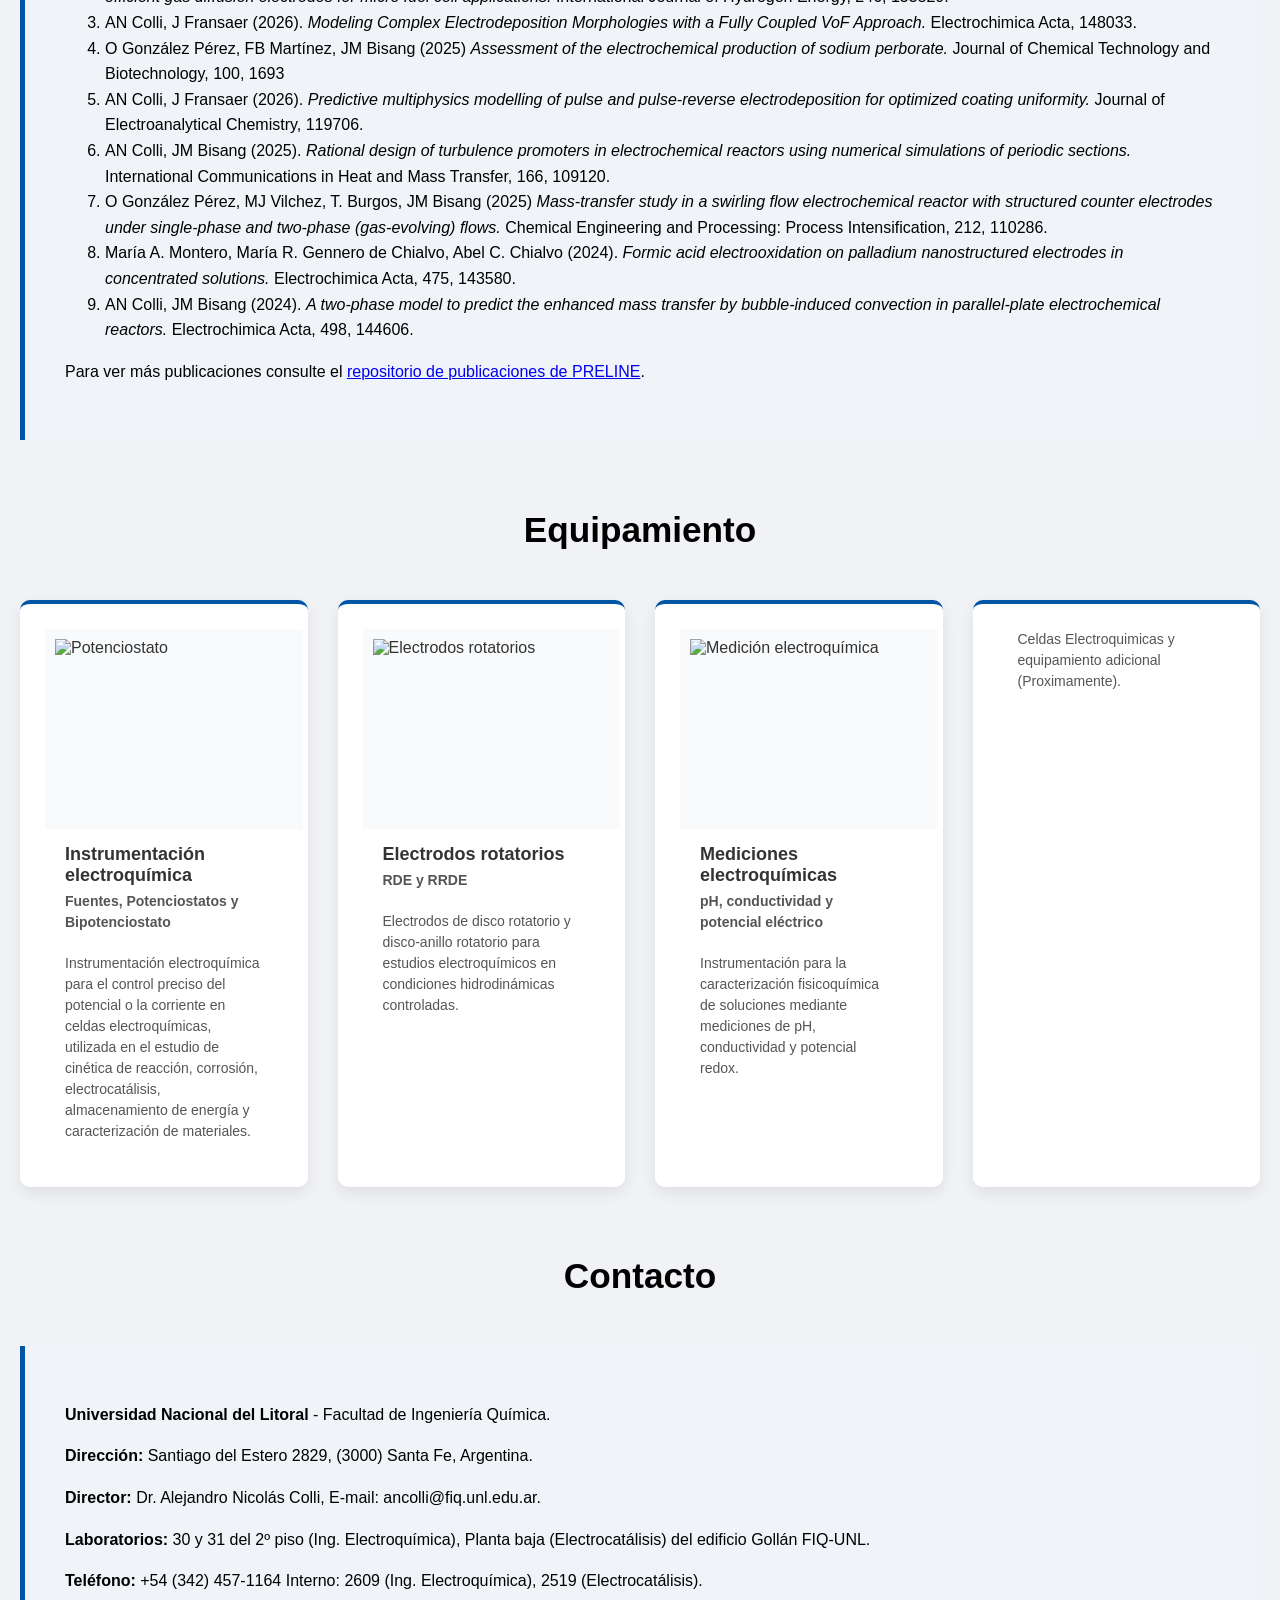
==== commit e24bd4c1: "linkedin" ====
--- a/index.html
+++ b/index.html
@@ -168,7 +168,7 @@
              target="_blank">CV</a>
           <a href="https://scholar.google.com/citations?user=AKyOpQEAAAAJ&hl=es"
              target="_blank">Scholar</a>
-          <a href="https://www.linkedin.com/in/alejandro-nicol%C3%A1s-colli-9a165934/"
+          <a href="https://www.linkedin.com/in/alejandro-nicolas-colli"
              target="_blank">LinkedIn</a>
         </div>
       </div>
@@ -197,6 +197,32 @@
           </a>
           <a href="https://bicyt.conicet.gov.ar/fichas/p/en/omar-gonzalez-perez"
              target="_blank">CV</a>
+        </div>
+      </div>
+    </article>
+    
+    
+        <!-- Matias Vilchez -->
+    <article class="integrante-card">
+      <img src="files/img/fotoMatias.png" alt="Matias Vilchez">
+
+      <div class="integrante-info">
+        <h3>Matías Joaquín Vilchez</h3>
+
+        <p class="cargo">
+          Ing. Químico<br>
+          Estudiante doctoral
+        </p>
+
+        <p class="area">
+          Ingeniería Electroquímica
+        </p>
+
+        <div class="links">
+          <a href="mailto:vilchezmhhmm@gmail.com">
+            ✉️ vilchezmhhmm@gmail.com
+          </a>
+          <a href="files/Vilchez.pdf" target="_blank">CV</a>
         </div>
       </div>
     </article>
